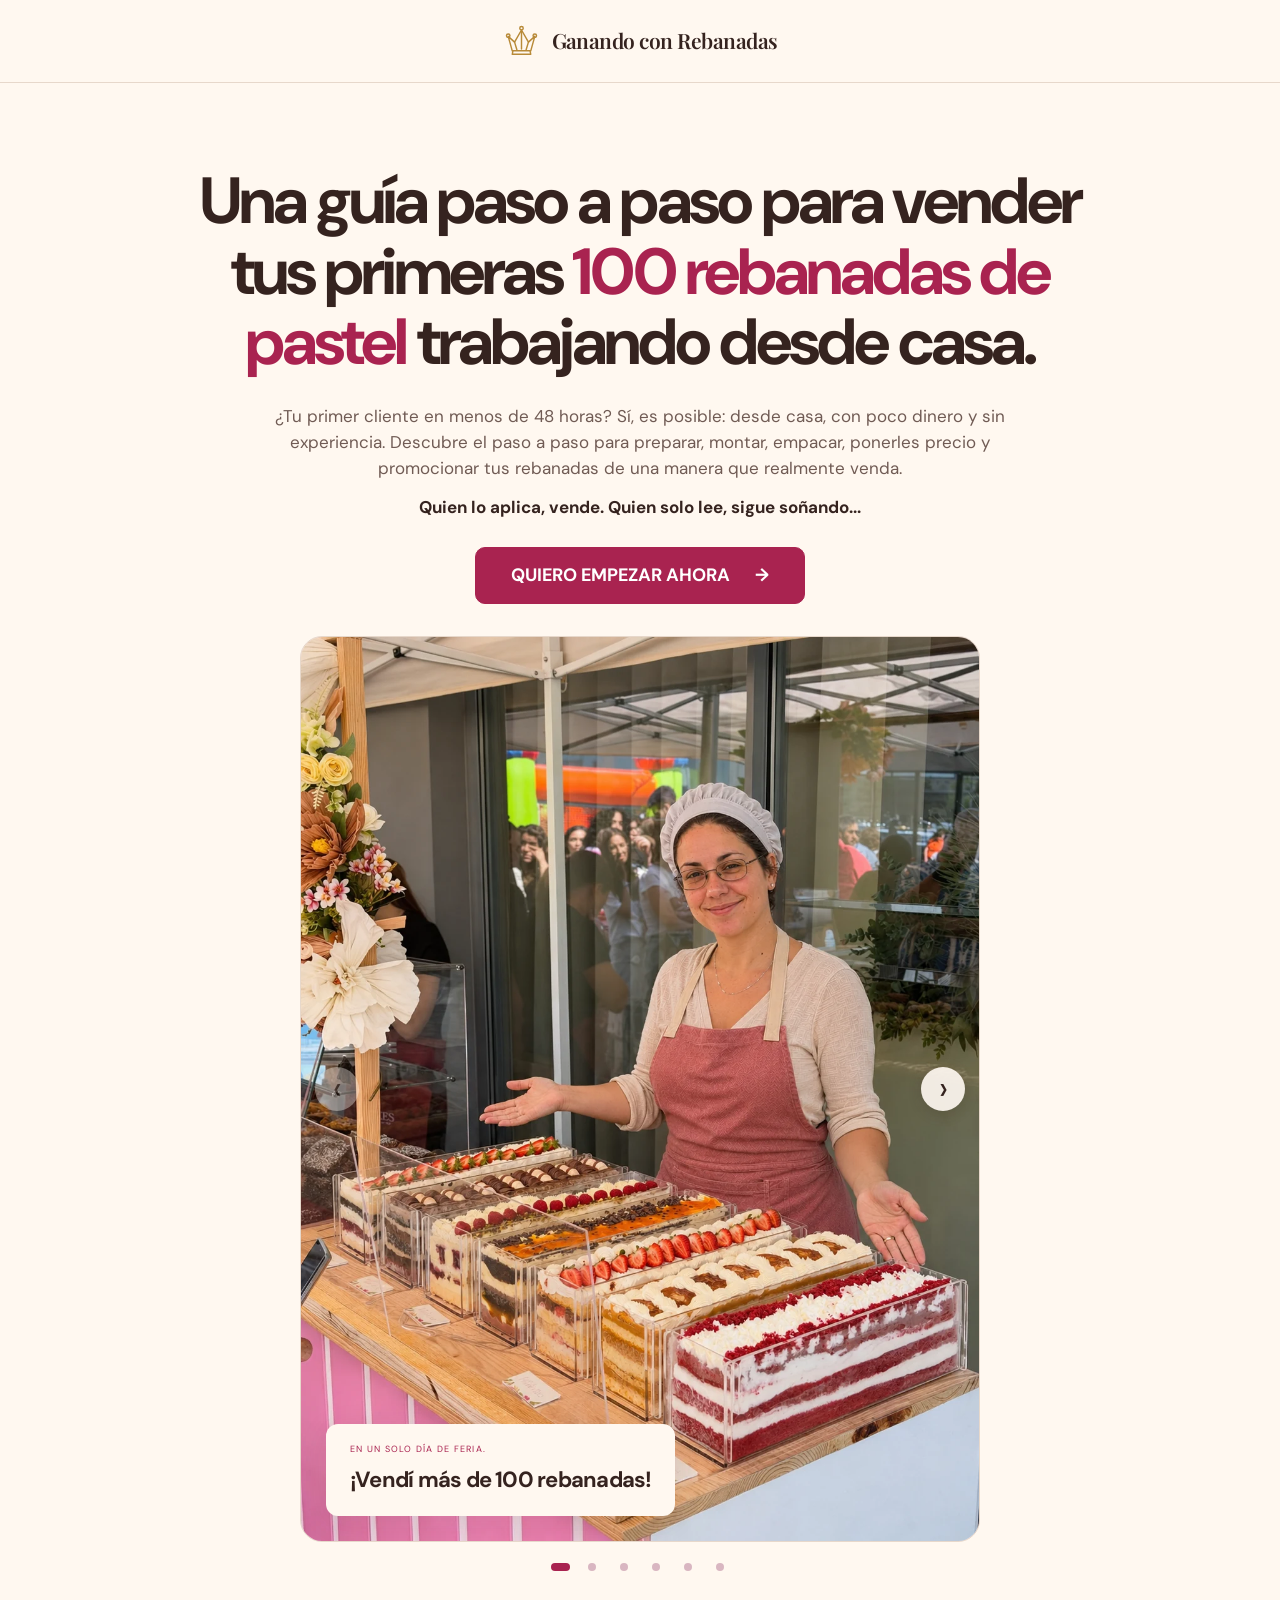
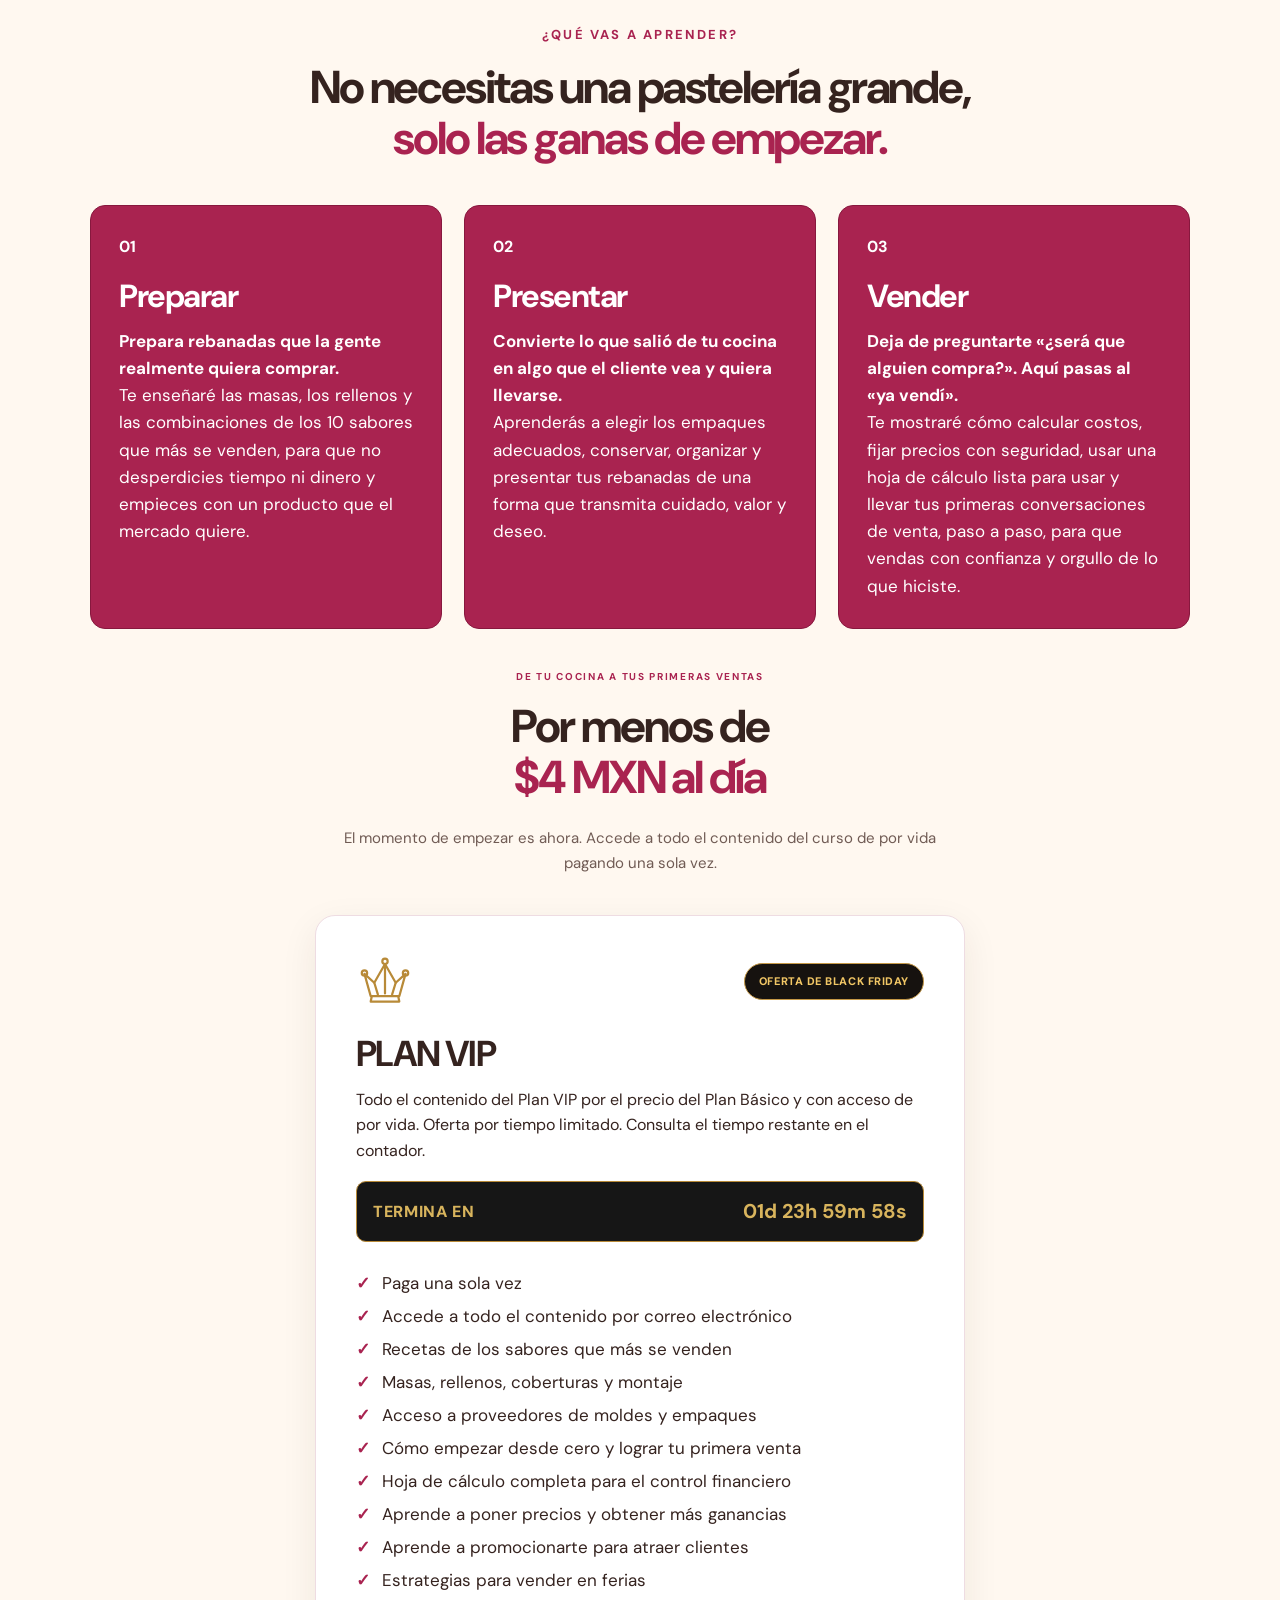
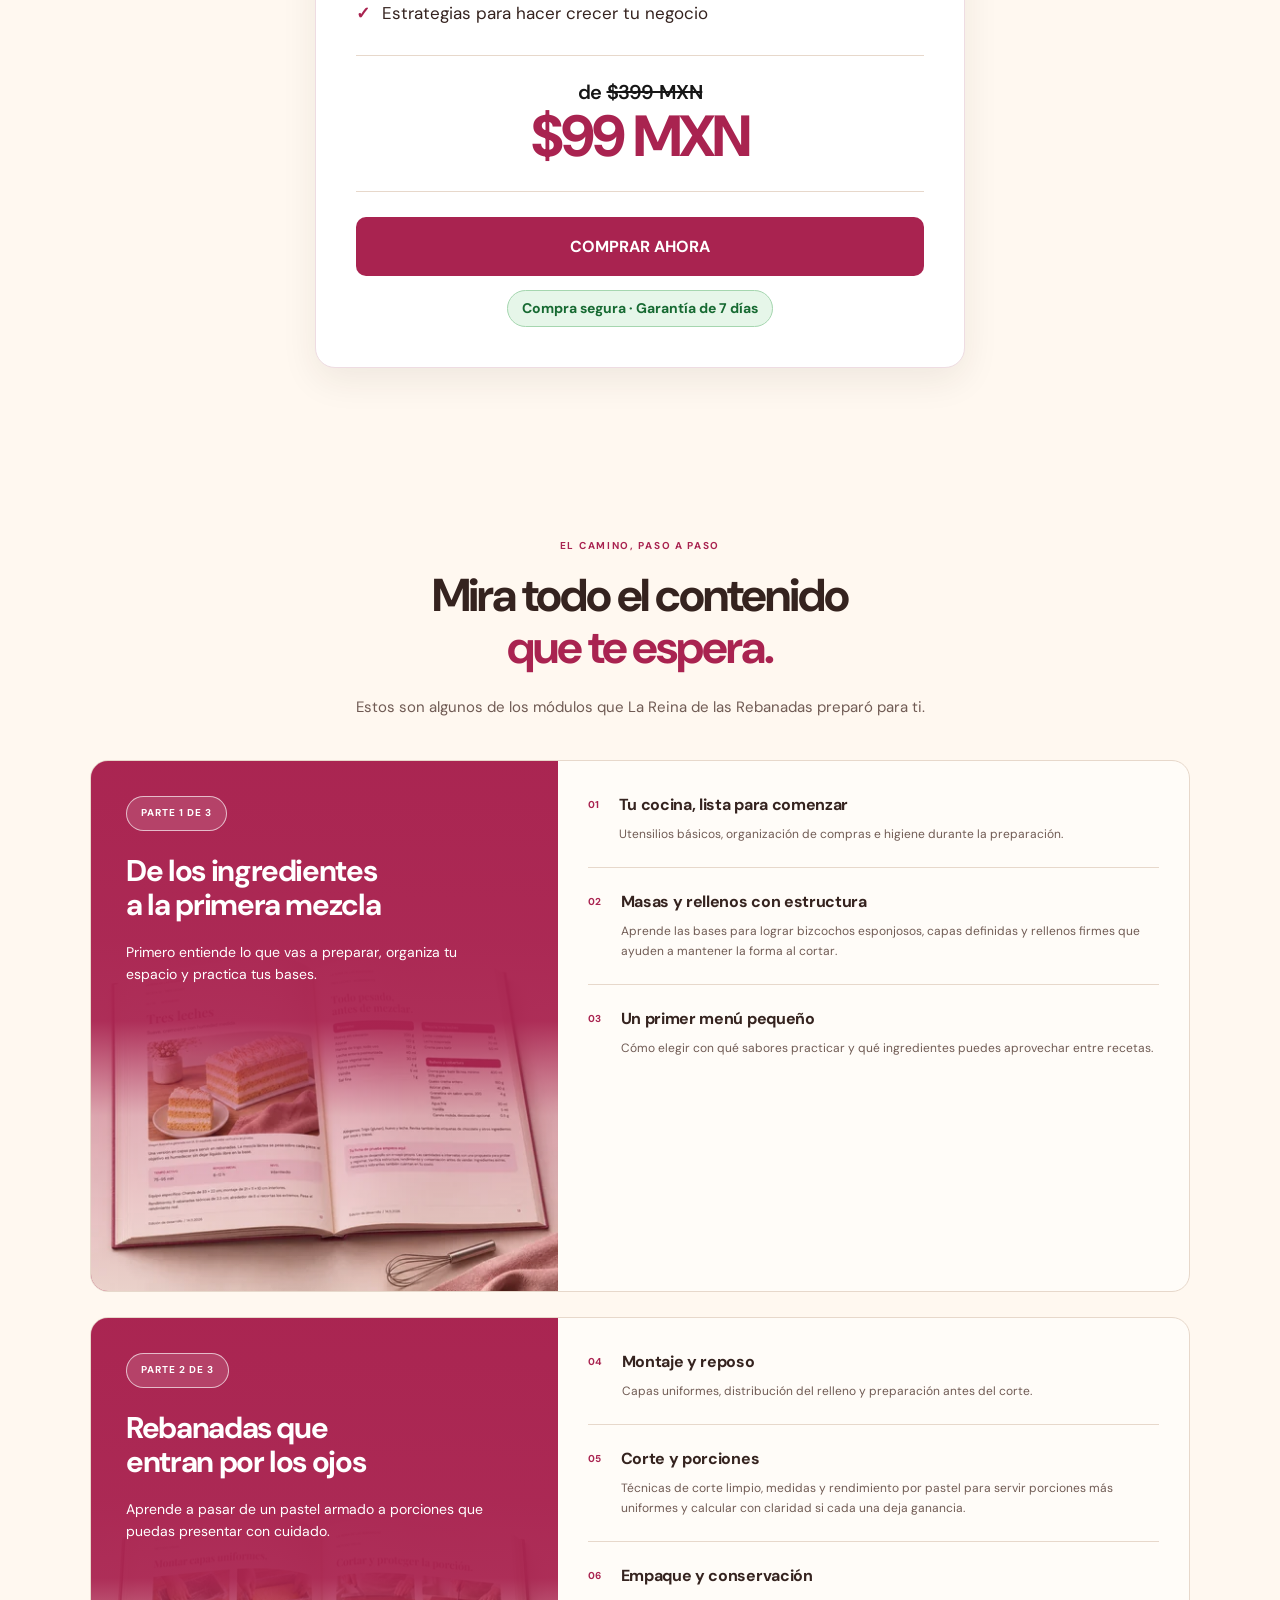
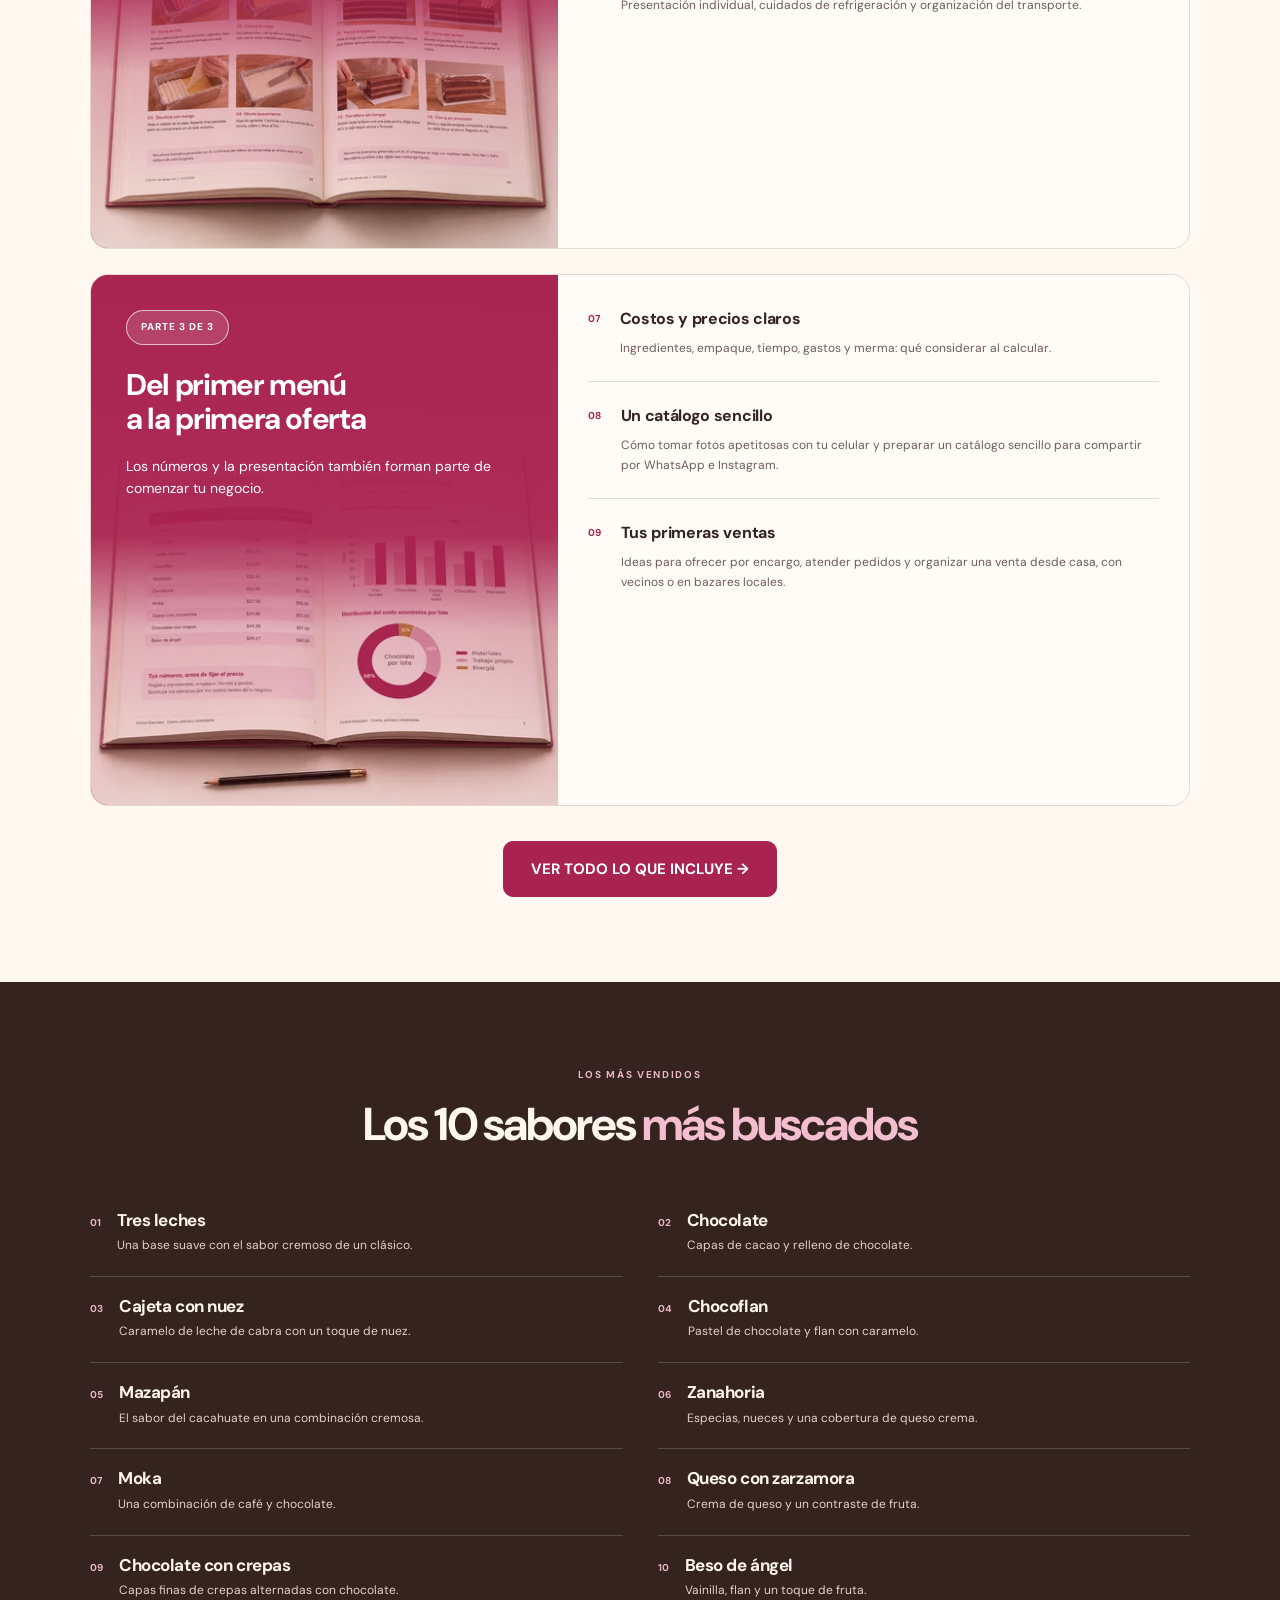
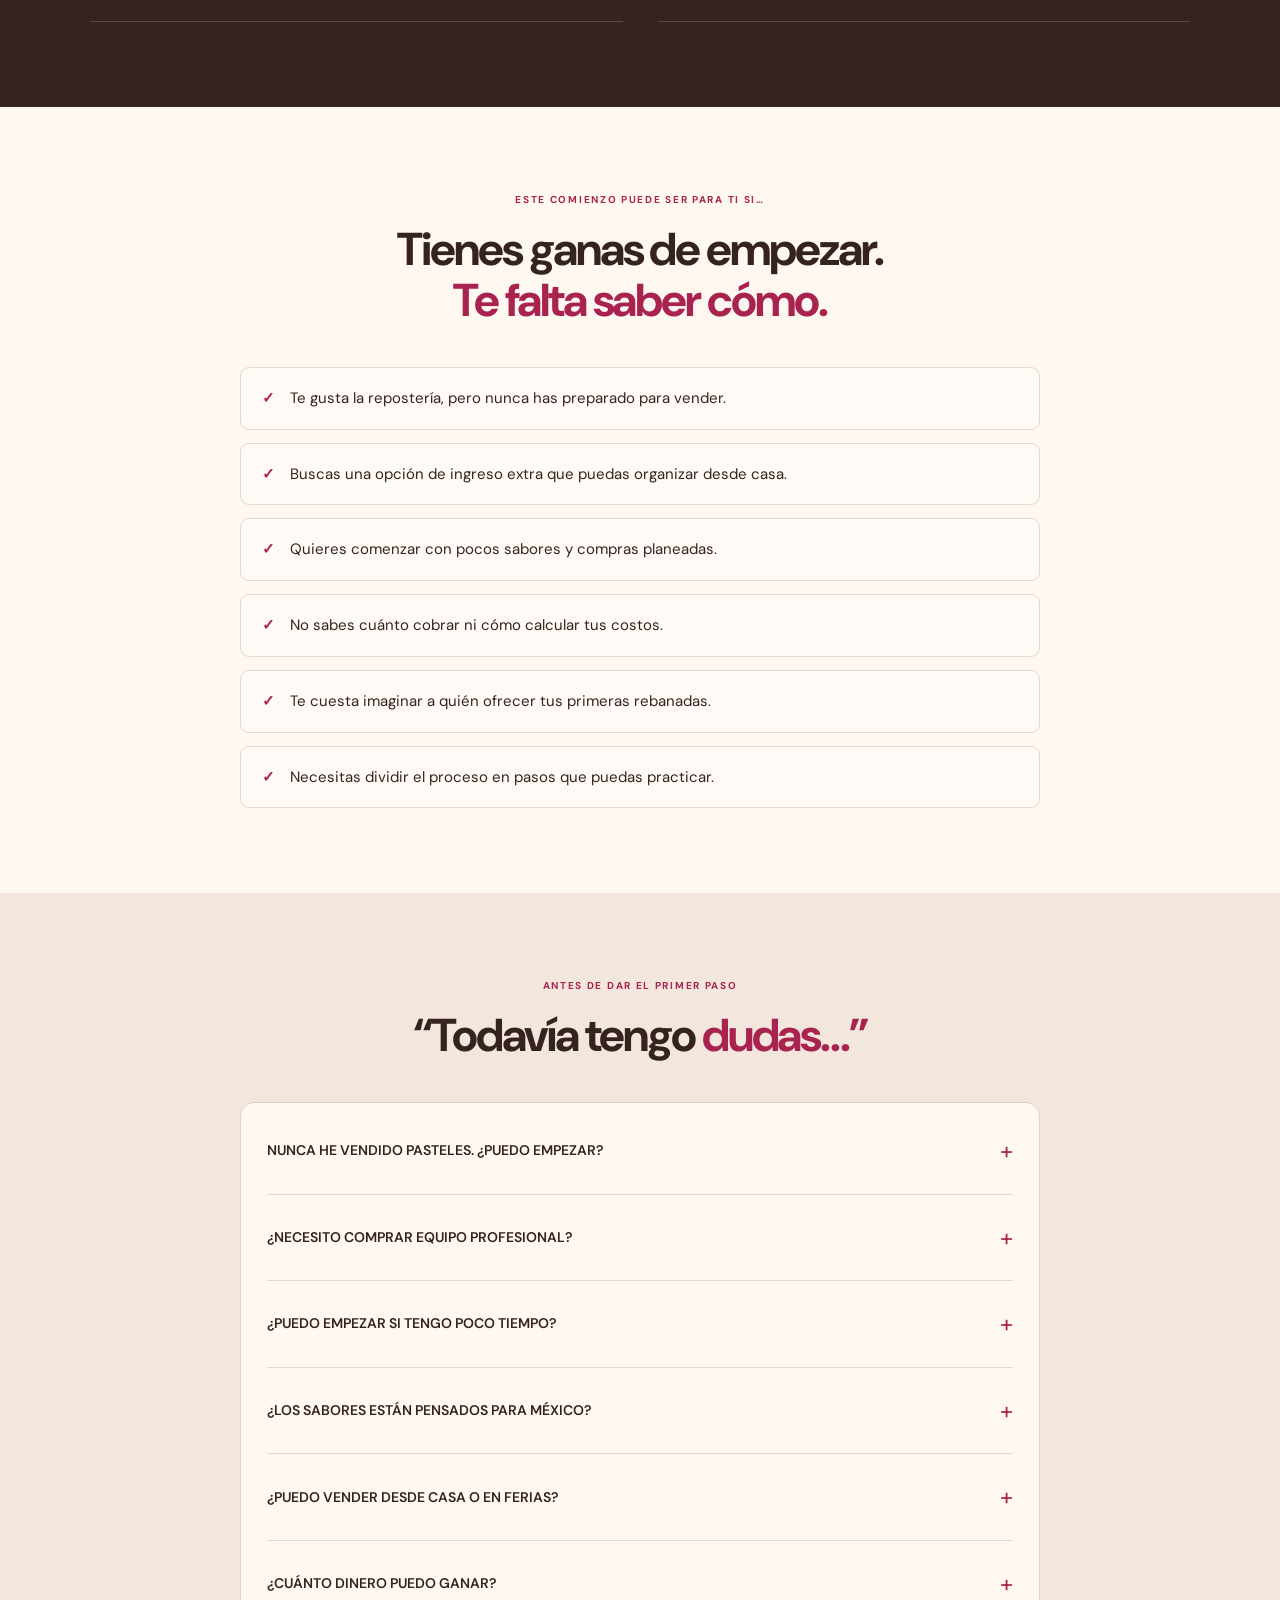
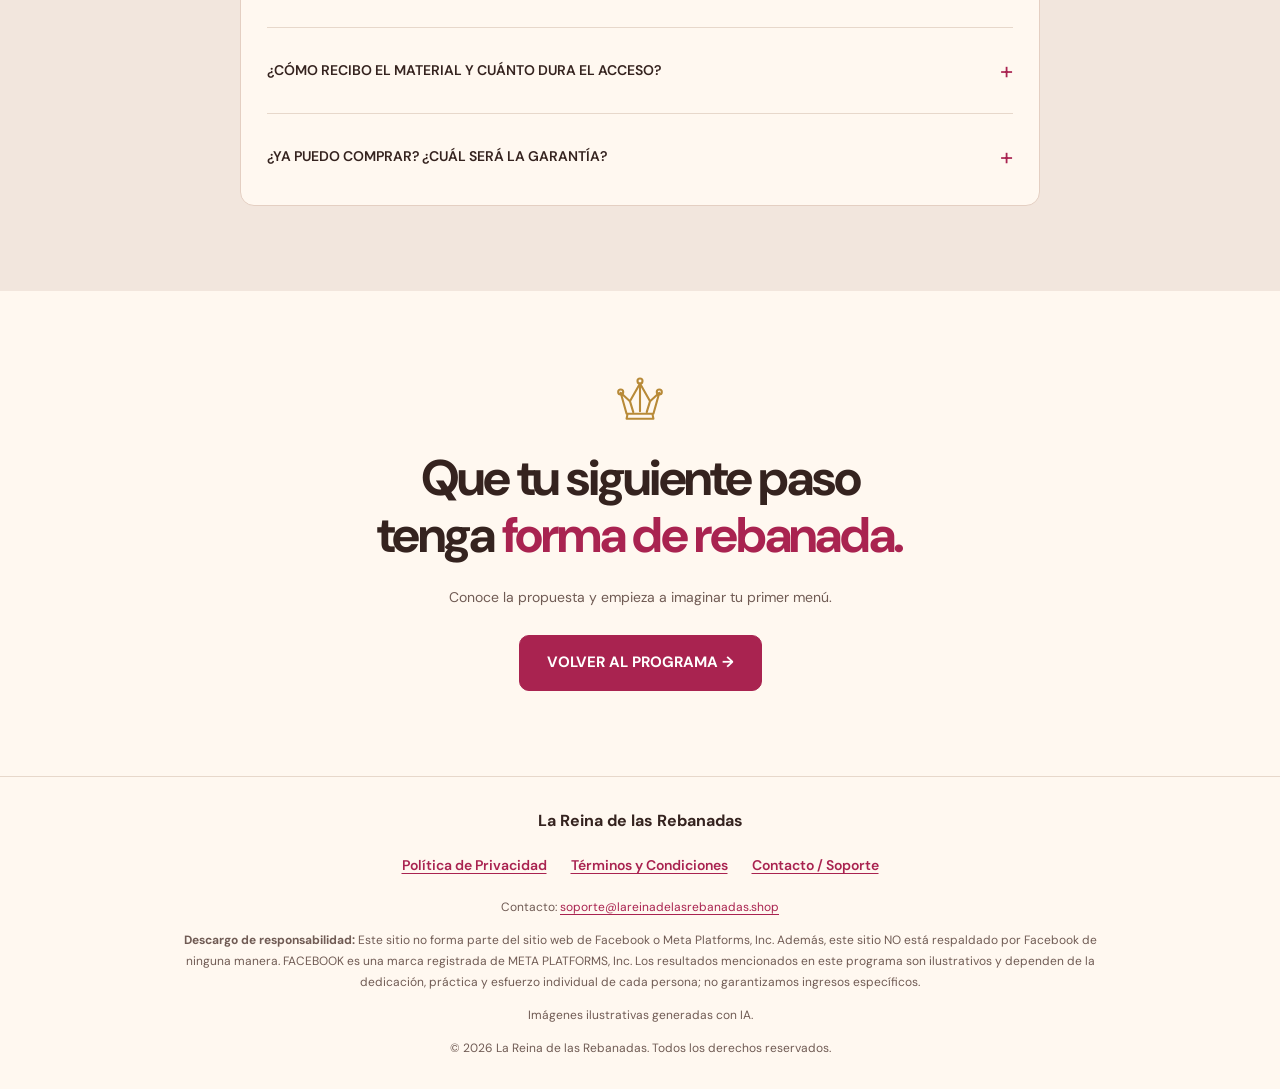
==== oferta.html @ 5c3cea42 "Conecta la compra a Hotmart y retira el diálogo intermedio" ====
<!doctype html>
<html lang="es-MX"><head><meta charset="utf-8"><meta name="viewport" content="width=device-width, initial-scale=1"><meta name="theme-color" content="#FFF8F0"><meta name="robots" content="noindex, nofollow"><meta name="description" content="Aprende a preparar, montar y vender rebanadas de pastel desde casa. Conoce La Reina de las Rebanadas, un programa pensado para principiantes."><title>La Reina de las Rebanadas · Tu primer negocio de pasteles</title><link rel="icon" href="/assets/corona.svg" type="image/svg+xml"><link rel="preconnect" href="https://fonts.googleapis.com"><link rel="preconnect" href="https://fonts.gstatic.com" crossorigin><link href="https://fonts.googleapis.com/css2?family=DM+Sans:wght@400;500;600;700&family=Playfair+Display:wght@500;600;700&display=swap" rel="stylesheet"><link rel="stylesheet" href="/styles.css"><link rel="stylesheet" href="/sales.css"><link rel="stylesheet" href="/legal.css"></head>
<body class="sales-page"><a class="skip" href="#principal">Ir al contenido</a>
<header class="sales-header"><div class="sales-wrap sales-nav"><a class="brand" href="#inicio"><img src="/assets/corona.svg" width="37" height="34" alt=""><span>Ganando con Rebanadas</span></a></div></header>
<main id="principal">
<section class="sales-hero" id="inicio"><div class="sales-wrap">
<h1>Una guía paso a paso para vender tus primeras <em>100 rebanadas de pastel</em> trabajando desde casa.</h1>
<p class="sales-lead">¿Tu primer cliente en menos de 48 horas? Sí, es posible: desde casa, con poco dinero y sin experiencia. Descubre el paso a paso para preparar, montar, empacar, ponerles precio y promocionar tus rebanadas de una manera que realmente venda.<br><strong>Quien lo aplica, vende. Quien solo lee, sigue soñando...</strong></p>
<a class="button sales-cta" href="#comprar-ahora">Quiero empezar ahora <span aria-hidden="true">→</span></a>

<div class="hero-carousel" role="region" aria-roledescription="carrusel" aria-label="Fotos de los pasteles en la feria">
<div class="sales-hero-picture">
<div class="carousel-track" id="hero-carousel-track" tabindex="0" aria-label="Fotografías de las rebanadas; desliza para ver más">
<figure class="carousel-slide"><img src="/assets/confeiteira-feira.webp" width="1086" height="1448" alt="Repostera presentando pasteles en rebanadas en una feria" fetchpriority="high"><figcaption class="picture-tag"><span>EN UN SOLO DÍA DE FERIA.</span><strong>¡Vendí más de 100 rebanadas!</strong></figcaption></figure>
<figure class="carousel-slide"><img src="/assets/feira-bolo-2.webp" width="1086" height="1448" alt="Pasteles en la feria y una rebanada servida en un plato" loading="lazy"></figure>
<figure class="carousel-slide"><img src="/assets/feira-bolo-4.webp" width="1086" height="1448" alt="Rebanada de pastel con frambuesa y capas de relleno" loading="lazy"></figure>
<figure class="carousel-slide"><img src="/assets/feira-bolo-1.webp" width="1086" height="1448" alt="Rebanada de pastel de chocolate con varias capas" loading="lazy"></figure>
<figure class="carousel-slide"><img src="/assets/feira-bolo-3.webp" width="1086" height="1448" alt="Rebanada de pastel de chocolate, crema y fresa" loading="lazy"></figure>
<figure class="carousel-slide"><img src="/assets/feira-bolo-5.webp" width="1086" height="1448" alt="Pastel en capas con cubierta de fruta y chocolate" loading="lazy"></figure>
</div>
<button class="carousel-arrow carousel-prev" type="button" aria-label="Foto anterior" aria-controls="hero-carousel-track" disabled><span aria-hidden="true">‹</span></button>
<button class="carousel-arrow carousel-next" type="button" aria-label="Foto siguiente" aria-controls="hero-carousel-track"><span aria-hidden="true">›</span></button>
</div>
<div class="carousel-dots" aria-label="Elegir fotografía"><button class="carousel-dot" type="button" aria-label="Ver foto 1 de 6" aria-current="true"></button><button class="carousel-dot" type="button" aria-label="Ver foto 2 de 6"></button><button class="carousel-dot" type="button" aria-label="Ver foto 3 de 6"></button><button class="carousel-dot" type="button" aria-label="Ver foto 4 de 6"></button><button class="carousel-dot" type="button" aria-label="Ver foto 5 de 6"></button><button class="carousel-dot" type="button" aria-label="Ver foto 6 de 6"></button></div>
<p class="carousel-status" aria-live="polite"></p>
</div>
</div></section>
<section class="sales-section" id="programa"><div class="sales-wrap">
<div class="sales-heading"><span class="eyebrow">¿QUÉ VAS A APRENDER?</span><h2>No necesitas una pastelería grande,<br><em>solo las ganas de empezar.</em></h2></div>
<div class="sales-parts"><article><span class="part-number">01</span><h3>Preparar</h3><p><strong>Prepara rebanadas que la gente realmente quiera comprar.</strong><br>Te enseñaré las masas, los rellenos y las combinaciones de los 10 sabores que más se venden, para que no desperdicies tiempo ni dinero y empieces con un producto que el mercado quiere.</p></article><article><span class="part-number">02</span><h3>Presentar</h3><p><strong>Convierte lo que salió de tu cocina en algo que el cliente vea y quiera llevarse.</strong><br>Aprenderás a elegir los empaques adecuados, conservar, organizar y presentar tus rebanadas de una forma que transmita cuidado, valor y deseo.</p></article><article><span class="part-number">03</span><h3>Vender</h3><p><strong>Deja de preguntarte «¿será que alguien compra?». Aquí pasas al «ya vendí».</strong><br>Te mostraré cómo calcular costos, fijar precios con seguridad, usar una hoja de cálculo lista para usar y llevar tus primeras conversaciones de venta, paso a paso, para que vendas con confianza y orgullo de lo que hiciste.</p></article></div>
</div></section>
<section class="sales-section sales-pink" id="oferta"><div class="sales-wrap offer-wrap"><div class="sales-heading"><span class="eyebrow">DE TU COCINA A TUS PRIMERAS VENTAS</span><h2>Por menos de<br><em>$4 MXN al día</em></h2><p>El momento de empezar es ahora. Accede a todo el contenido del curso de por vida pagando una sola vez.</p></div><div class="bundle-card"><div class="bundle-top"><img src="/assets/corona.svg" width="58" height="50" alt=""><span class="sales-pill">OFERTA DE BLACK FRIDAY</span></div><h3>PLAN VIP</h3><p class="bundle-subtitle">Todo el contenido del Plan VIP por el precio del Plan Básico y con acceso de por vida. Oferta por tiempo limitado. Consulta el tiempo restante en el contador.</p><div class="vip-countdown" role="timer" aria-label="Tiempo restante de la oferta"><span id="vip-countdown-label">TERMINA EN</span><strong id="vip-countdown-time">02d 00h 00m 00s</strong></div><ul class="check-list"><li>Paga una sola vez</li><li>Accede a todo el contenido por correo electrónico</li><li>Recetas de los sabores que más se venden</li><li>Masas, rellenos, coberturas y montaje</li><li>Acceso a proveedores de moldes y empaques</li><li>Cómo empezar desde cero y lograr tu primera venta</li><li>Hoja de cálculo completa para el control financiero</li><li>Aprende a poner precios y obtener más ganancias</li><li>Aprende a promocionarte para atraer clientes</li><li>Estrategias para vender en ferias</li><li>Estrategias para hacer crecer tu negocio</li></ul><div class="bundle-price"><span class="bundle-price-before">de <s>$399 MXN</s></span><strong class="bundle-price-now">$99 MXN</strong></div><a id="comprar-ahora" class="button launch-button" href="https://pay.hotmart.com/N108499007S" aria-describedby="launch-info">COMPRAR AHORA</a><p class="offer-small offer-guarantee" id="launch-info">Compra segura · Garantía de 7 días</p></div></div></section>
<section class="sales-section" id="contenido"><div class="sales-wrap">
<div class="sales-heading"><span class="eyebrow">EL CAMINO, PASO A PASO</span><h2>Mira todo el contenido<br><em>que te espera.</em></h2><p>Estos son algunos de los módulos que La Reina de las Rebanadas preparó para ti.</p></div>
<div class="curriculum-card"><div class="curriculum-intro curriculum-intro-illustrated"><img class="curriculum-book" src="/assets/modulo-01-recetas-libro.webp" srcset="/assets/modulo-01-recetas-libro-480.webp 480w, /assets/modulo-01-recetas-libro.webp 960w" sizes="(max-width: 760px) calc(100vw - 44px), (max-width: 1164px) 43vw, 470px" width="960" height="1200" alt="" loading="lazy" decoding="async"><div class="curriculum-intro-copy"><span class="sales-pill">PARTE 1 DE 3</span><h3>De los ingredientes<br> a la primera mezcla</h3><p>Primero entiende lo que vas a preparar, organiza tu espacio y practica tus bases.</p></div></div><div class="curriculum-items"><article><span>01</span><div><h4>Tu cocina, lista para comenzar</h4><p>Utensilios básicos, organización de compras e higiene durante la preparación.</p></div></article><article><span>02</span><div><h4>Masas y rellenos con estructura</h4><p>Aprende las bases para lograr bizcochos esponjosos, capas definidas y rellenos firmes que ayuden a mantener la forma al cortar.</p></div></article><article><span>03</span><div><h4>Un primer menú pequeño</h4><p>Cómo elegir con qué sabores practicar y qué ingredientes puedes aprovechar entre recetas.</p></div></article></div></div>
<div class="curriculum-card"><div class="curriculum-intro curriculum-intro-illustrated"><img class="curriculum-book" src="/assets/modulo-02-montaje-libro.webp" srcset="/assets/modulo-02-montaje-libro-480.webp 480w, /assets/modulo-02-montaje-libro.webp 960w" sizes="(max-width: 760px) calc(100vw - 44px), (max-width: 1164px) 43vw, 470px" width="960" height="1200" alt="" loading="lazy" decoding="async"><div class="curriculum-intro-copy"><span class="sales-pill">PARTE 2 DE 3</span><h3>Rebanadas que<br> entran por los ojos</h3><p>Aprende a pasar de un pastel armado a porciones que puedas presentar con cuidado.</p></div></div><div class="curriculum-items"><article><span>04</span><div><h4>Montaje y reposo</h4><p>Capas uniformes, distribución del relleno y preparación antes del corte.</p></div></article><article><span>05</span><div><h4>Corte y porciones</h4><p>Técnicas de corte limpio, medidas y rendimiento por pastel para servir porciones más uniformes y calcular con claridad si cada una deja ganancia.</p></div></article><article><span>06</span><div><h4>Empaque y conservación</h4><p>Presentación individual, cuidados de refrigeración y organización del transporte.</p></div></article></div></div>
<div class="curriculum-card"><div class="curriculum-intro curriculum-intro-illustrated"><img class="curriculum-book" src="/assets/modulo-03-ventas-libro.webp" srcset="/assets/modulo-03-ventas-libro-480.webp 480w, /assets/modulo-03-ventas-libro.webp 960w" sizes="(max-width: 760px) calc(100vw - 44px), (max-width: 1164px) 43vw, 470px" width="960" height="1200" alt="" loading="lazy" decoding="async"><div class="curriculum-intro-copy"><span class="sales-pill">PARTE 3 DE 3</span><h3>Del primer menú<br> a la primera oferta</h3><p>Los números y la presentación también forman parte de comenzar tu negocio.</p></div></div><div class="curriculum-items"><article><span>07</span><div><h4>Costos y precios claros</h4><p>Ingredientes, empaque, tiempo, gastos y merma: qué considerar al calcular.</p></div></article><article><span>08</span><div><h4>Un catálogo sencillo</h4><p>Cómo tomar fotos apetitosas con tu celular y preparar un catálogo sencillo para compartir por WhatsApp e Instagram.</p></div></article><article><span>09</span><div><h4>Tus primeras ventas</h4><p>Ideas para ofrecer por encargo, atender pedidos y organizar una venta desde casa, con vecinos o en bazares locales.</p></div></article></div></div>
<div class="center sales-inline-cta"><a class="button" href="#comprar-ahora">Ver todo lo que incluye →</a></div>
</div></section>
<section class="sales-section flavor-section sales-dark" id="sabores"><div class="sales-wrap">
<div class="sales-heading"><span class="eyebrow">LOS MÁS VENDIDOS</span><h2>Los 10 sabores <em>más buscados</em></h2></div>
<div class="flavor-menu"><article><span>01</span><div><h3>Tres leches</h3><p>Una base suave con el sabor cremoso de un clásico.</p></div></article><article><span>02</span><div><h3>Chocolate</h3><p>Capas de cacao y relleno de chocolate.</p></div></article><article><span>03</span><div><h3>Cajeta con nuez</h3><p>Caramelo de leche de cabra con un toque de nuez.</p></div></article><article><span>04</span><div><h3>Chocoflan</h3><p>Pastel de chocolate y flan con caramelo.</p></div></article><article><span>05</span><div><h3>Mazapán</h3><p>El sabor del cacahuate en una combinación cremosa.</p></div></article><article><span>06</span><div><h3>Zanahoria</h3><p>Especias, nueces y una cobertura de queso crema.</p></div></article><article><span>07</span><div><h3>Moka</h3><p>Una combinación de café y chocolate.</p></div></article><article><span>08</span><div><h3>Queso con zarzamora</h3><p>Crema de queso y un contraste de fruta.</p></div></article><article><span>09</span><div><h3>Chocolate con crepas</h3><p>Capas finas de crepas alternadas con chocolate.</p></div></article><article><span>10</span><div><h3>Beso de ángel</h3><p>Vainilla, flan y un toque de fruta.</p></div></article></div>
</div></section>


<section class="sales-section"><div class="sales-wrap audience-wrap"><div class="sales-heading"><span class="eyebrow">ESTE COMIENZO PUEDE SER PARA TI SI…</span><h2>Tienes ganas de empezar.<br><em>Te falta saber cómo.</em></h2></div><ul class="audience-list"><li>Te gusta la repostería, pero nunca has preparado para vender.</li><li>Buscas una opción de ingreso extra que puedas organizar desde casa.</li><li>Quieres comenzar con pocos sabores y compras planeadas.</li><li>No sabes cuánto cobrar ni cómo calcular tus costos.</li><li>Te cuesta imaginar a quién ofrecer tus primeras rebanadas.</li><li>Necesitas dividir el proceso en pasos que puedas practicar.</li></ul></div></section>
<section class="sales-section sales-faq" id="preguntas"><div class="sales-wrap faq-wrap"><div class="sales-heading"><span class="eyebrow">ANTES DE DAR EL PRIMER PASO</span><h2>“Todavía tengo <em>dudas…”</em></h2></div><div class="faq-list">
<details><summary>Nunca he vendido pasteles. ¿Puedo empezar?<span aria-hidden="true">+</span></summary><p>La propuesta está pensada para principiantes. El recorrido empieza por la organización y las bases, y avanza hacia el montaje, los costos y la presentación de tus productos.</p></details>
<details><summary>¿Necesito comprar equipo profesional?<span aria-hidden="true">+</span></summary><p>El primer paso es revisar qué tienes y qué requiere cada receta. El equipo y la inversión dependen del producto y del volumen que decidas preparar; conviene planearlos antes de comprar.</p></details>
<details><summary>¿Puedo empezar si tengo poco tiempo?<span aria-hidden="true">+</span></summary><p>Puedes organizar una primera producción pequeña según tu disponibilidad. Considera todos los tiempos: compras, preparación, horneado, enfriado, montaje y entrega.</p></details>
<details><summary>¿Los sabores están pensados para México?<span aria-hidden="true">+</span></summary><p>Sí. La selección incluye sabores como tres leches, cajeta, mazapán y chocoflan, dentro de una propuesta de porciones individuales.</p></details>
<details><summary>¿Puedo vender desde casa o en ferias?<span aria-hidden="true">+</span></summary><p>Ambas son opciones que puedes evaluar. La preparación, la refrigeración, el transporte y los permisos deben adecuarse al producto y a las condiciones de venta de tu localidad.</p></details>
<details><summary>¿Cuánto dinero puedo ganar?<span aria-hidden="true">+</span></summary><p>No hay una cantidad garantizada. Depende de tus costos, precios, demanda y capacidad de producción. Los ingresos por ventas no equivalen a la ganancia: debes descontar todos los gastos.</p></details>
<details><summary>¿Cómo recibo el material y cuánto dura el acceso?<span aria-hidden="true">+</span></summary><p>Inmediatamente después de confirmar tu pago, recibirás un correo electrónico con el acceso directo a todo el material digital, recetas y hojas de cálculo. El acceso es de por vida.</p></details>
<details><summary>¿Ya puedo comprar? ¿Cuál será la garantía?<span aria-hidden="true">+</span></summary><p>¡Sí! Las inscripciones están abiertas por tiempo limitado a un precio especial de $99 MXN. Además, cuentas con una garantía de satisfacción de 7 días: si no te gusta, te devolvemos el 100% de tu dinero.</p></details>
</div></div></section>
<section class="sales-section closing-section"><div class="sales-wrap"><img src="/assets/corona.svg" width="54" height="47" alt="" loading="lazy"><h2>Que tu siguiente paso<br>tenga <em>forma de rebanada.</em></h2><p>Conoce la propuesta y empieza a imaginar tu primer menú.</p><a class="button" href="#comprar-ahora">Volver al programa →</a></div></section>
</main>
<footer class="site-legal-footer" aria-label="Información legal y soporte">
<div class="site-legal-inner">
<p class="site-legal-brand">La Reina de las Rebanadas</p>
<nav class="site-legal-nav" aria-label="Enlaces legales"><a href="/privacidad">Política de Privacidad</a><a href="/terminos">Términos y Condiciones</a><a href="/contacto">Contacto / Soporte</a></nav>
<p class="site-legal-contact">Contacto: <a href="mailto:soporte@lareinadelasrebanadas.shop">soporte@lareinadelasrebanadas.shop</a></p>
<p class="site-legal-disclaimer"><strong>Descargo de responsabilidad:</strong> Este sitio no forma parte del sitio web de Facebook o Meta Platforms, Inc. Además, este sitio NO está respaldado por Facebook de ninguna manera. FACEBOOK es una marca registrada de META PLATFORMS, Inc. Los resultados mencionados en este programa son ilustrativos y dependen de la dedicación, práctica y esfuerzo individual de cada persona; no garantizamos ingresos específicos.</p>
<p class="site-legal-images">Imágenes ilustrativas generadas con IA.</p>
<p class="site-legal-copyright">© <span id="year">2026</span> La Reina de las Rebanadas. Todos los derechos reservados.</p>
</div></footer>
<script src="/main.js" defer></script></body></html>
---- styles.css ----
:root{--cream:#fff8f0;--berry:#a92350;--berry-dark:#87183e;--chocolate:#35231f;--rose:#f8e4e8;--gold:#b88a38;--muted:#705b54;--line:#e7d8cb;--serif:'Playfair Display',Georgia,serif;--sans:'DM Sans',Arial,sans-serif}*{box-sizing:border-box}html{scroll-behavior:smooth;scroll-padding-top:100px}body{margin:0;background:var(--cream);color:var(--chocolate);font-family:var(--sans);font-size:16px;line-height:1.65;-webkit-font-smoothing:antialiased}a{color:inherit;text-decoration:none}button{font:inherit}img{display:block;max-width:100%}h1,h2,h3,p{margin-top:0}h1,h2,h3{font-family:var(--serif);font-weight:600;line-height:1.14;letter-spacing:-.035em}h1{font-size:clamp(48px,5vw,76px);margin-bottom:25px}h2{font-size:clamp(36px,3.6vw,52px);margin-bottom:22px}h3{font-size:26px}em{font-style:normal;color:var(--berry)}p{color:var(--muted)}.container{width:min(1200px,calc(100% - 80px));margin:auto}.section{padding:100px 0}.skip{position:absolute;top:-100px;background:var(--chocolate);color:white;padding:12px;z-index:100}.skip:focus{top:0}:focus-visible{outline:3px solid var(--gold);outline-offset:5px}.header{position:sticky;top:0;z-index:30;background:rgba(255,248,240,.96);border-bottom:1px solid var(--line)}.header-inner{height:91px;display:flex;align-items:center;justify-content:space-between;gap:25px}.brand{display:flex;align-items:center;gap:12px;font-family:var(--serif);font-size:21px;font-weight:600;line-height:1.2;letter-spacing:-.025em}.brand strong{font-weight:600}.brand img{flex-shrink:0}nav{display:flex;gap:30px;font-size:14px}nav a:hover,.footer a:hover{color:var(--berry)}.button{display:inline-flex;align-items:center;justify-content:center;gap:25px;min-height:56px;padding:15px 27px;border:1px solid var(--berry);border-radius:10px;background:var(--berry);color:#fff;font-family:var(--sans);font-weight:700;font-size:15px;line-height:1.4;transition:background .2s,transform .2s;cursor:pointer}.button:hover{background:var(--berry-dark);transform:translateY(-2px)}.button-small{min-height:44px;padding:11px 20px;font-size:13px;gap:15px}.hero{padding:62px 0 58px;overflow:hidden}.hero-grid{display:grid;grid-template-columns:.91fr 1.09fr;align-items:center;gap:35px}.hero-copy{padding:20px 0}.eyebrow{display:block;font-size:11px;font-weight:700;letter-spacing:.17em;color:var(--berry);margin-bottom:23px;line-height:1.6}.hero .eyebrow{font-size:10px;display:flex;align-items:center;gap:12px}.tiny-line{height:1px;background:var(--gold);width:25px;flex-shrink:0}.intro{font-size:17px;max-width:460px;margin-bottom:30px}.hero-notes{display:flex;gap:20px;font-size:11px;margin-top:22px;color:var(--muted)}.hero-notes i{color:var(--berry);font-style:normal;padding-right:4px}.hero-visual{position:relative;min-width:0}.hero-photo{height:550px;width:100%;object-fit:cover;border-radius:110px 14px 14px 14px;object-position:52% center}.photo-label{position:absolute;bottom:49px;left:-23px;background:var(--cream);padding:16px 22px;box-shadow:0 8px 40px #35231f14;display:flex;gap:13px;align-items:center;border:1px solid var(--line);border-radius:9px;font-size:13px;line-height:1.6;transform:rotate(-3deg)}.gold-star{color:var(--gold);font-size:35px}.photo-caption{font-size:9px;color:var(--muted);display:block;text-align:right;margin-top:9px}.ribbon{background:var(--rose);border-block:1px solid #edcfd7}.ribbon-inner{display:flex;align-items:center;justify-content:center;gap:55px;min-height:65px;font-size:10px;letter-spacing:.14em;font-weight:600}.ribbon i{color:var(--gold);font-style:normal;font-size:23px}.section-heading{max-width:700px;margin-bottom:45px}.center{margin-inline:auto;text-align:center}.section-heading .eyebrow{margin-bottom:15px}.section-heading p{max-width:530px;margin:0 auto}.flavors{background:linear-gradient(180deg,var(--cream),#fdf1ee)}.flavor-grid{display:grid;grid-template-columns:repeat(3,1fr);gap:25px}.flavor-card{background:var(--cream);border:1px solid var(--line);border-radius:14px;overflow:hidden}.flavor-image{height:260px;overflow:hidden;position:relative;background:var(--rose)}.flavor-image img{position:absolute;width:205%;max-width:none;height:205%;object-fit:cover}.flavor-image.tres img{left:-25%;top:-100%}.flavor-image.chocolate img{left:-5%;top:-8%}.flavor-image.flan img{left:-100%;top:-45%}.flavor-body{padding:25px}.flavor-number{font-size:9px;letter-spacing:.13em;color:var(--berry);font-weight:700}.flavor-body h3{margin:10px 0 12px;font-size:29px}.flavor-body p{font-size:14px;margin-bottom:0}.more-flavors{text-align:center;margin-top:40px}.more-flavors>span{font-size:12px;color:var(--muted)}.flavor-tags{display:flex;justify-content:center;flex-wrap:wrap;gap:9px;margin-top:17px}.flavor-tags span{font-size:11px;border:1px solid #e6d2ce;border-radius:30px;padding:7px 15px;background:#fff8f0}.start-section{background:#f5e5de}.start-grid{display:grid;grid-template-columns:1fr 1fr;gap:100px;align-items:center}.start-grid>div>p{max-width:470px}.text-link{display:inline-flex;gap:25px;font-size:13px;font-weight:700;border-bottom:1px solid var(--berry);padding-bottom:6px;margin-top:8px;color:var(--berry)}.start-list article{display:flex;gap:25px;padding:25px 0;border-bottom:1px solid #dec8be}.start-list article:first-child{padding-top:0}.start-list article:last-child{border-bottom:0;padding-bottom:0}.start-list article>span{color:var(--gold);font-family:var(--serif);font-size:31px;line-height:1.2}.start-list h3{font-size:23px;letter-spacing:-.02em;margin-bottom:10px}.start-list p{font-size:14px;margin:0}.program-grid{display:grid;grid-template-columns:repeat(3,1fr);gap:22px}.program-grid article{position:relative;padding:30px 28px 48px;border-top:1px solid #d9b8ad;background:#fffaf5;overflow:hidden}.module{font-size:10px;color:var(--berry);letter-spacing:.15em;font-weight:700}.program-grid h3{font-size:25px;margin-top:20px;margin-bottom:15px;max-width:240px}.program-grid p{font-size:14px;margin:0;position:relative;z-index:1}.module-icon{position:absolute;right:15px;bottom:-13px;font-family:var(--serif);font-size:80px;line-height:1;color:#f2e4d8;opacity:.65}.invitation{background:var(--rose)}.invitation-grid{display:grid;grid-template-columns:1fr .88fr;gap:95px;align-items:center}.invitation-copy>img{margin-bottom:24px}.invitation-copy h2{font-size:clamp(40px,4.3vw,60px)}.invitation-copy>p{max-width:440px}.invitation-note{display:flex;align-items:center;gap:15px;max-width:420px;padding-top:15px;font-size:12px;color:var(--muted)}.invitation-note>span:first-child{font-size:33px;color:var(--gold)}.offer-card{background:var(--cream);padding:39px;border:1px solid #e6cdd1;border-radius:18px;box-shadow:0 16px 45px #732d4410}.status{display:inline-flex;align-items:center;gap:7px;color:var(--berry);font-size:9px;letter-spacing:.15em;font-weight:700;margin-bottom:20px}.status>span{height:6px;width:6px;border-radius:50%;background:var(--berry)}.offer-card h3{font-size:32px;margin-bottom:15px}.offer-card>p{font-size:14px}.check-list{list-style:none;padding:0;margin:26px 0;font-size:13px}.check-list li{padding:7px 0 7px 26px;position:relative}.check-list li:before{content:'✓';position:absolute;left:0;color:var(--berry);font-weight:700}.launch-note{border-top:1px solid var(--line);padding-top:22px;margin-bottom:22px;font-size:12px}.launch-note p{font-size:12px;margin:7px 0 0}.launch-button{width:100%;gap:14px;font-size:13px}.offer-card .offer-small{font-size:10px;text-align:center;margin:12px 0 0}.faq-grid{display:grid;grid-template-columns:.8fr 1.2fr;gap:100px}.faq-grid>div>p{font-size:14px;max-width:280px}.faq-list details{border-bottom:1px solid var(--line)}.faq-list details:first-child{border-top:1px solid var(--line)}summary{display:flex;justify-content:space-between;gap:20px;align-items:center;cursor:pointer;padding:23px 0;font-size:14px;font-weight:600;list-style:none}summary::-webkit-details-marker{display:none}summary>span{font-size:24px;color:var(--berry);font-weight:400;transition:transform .2s}details[open] summary>span{transform:rotate(45deg)}details p{font-size:13px;margin:0 30px 22px 0}.footer{background:#f1e4d9;padding:39px 0 22px}.footer-inner{display:flex;justify-content:space-between;align-items:center;gap:25px;padding-bottom:30px}.footer .brand{font-size:17px}.footer-inner p{font-family:var(--serif);font-size:16px;margin:0}.footer-inner>a:last-child{font-size:11px}.footer-bottom{display:flex;justify-content:space-between;padding-top:20px;border-top:1px solid #decfc2;font-size:10px;color:var(--muted)}dialog{background:var(--cream);color:var(--chocolate);border:1px solid var(--line);padding:45px;border-radius:18px;max-width:480px;width:calc(100% - 40px);text-align:center;box-shadow:0 15px 70px #35231f25}dialog::backdrop{background:#35231f88}dialog>img{margin:0 auto 23px}dialog h2{font-size:33px}dialog p{font-size:14px}.dialog-close{position:absolute;right:16px;top:9px;background:none;border:0;font-size:30px;color:var(--muted);cursor:pointer}.dialog-dismiss{margin-top:10px}
@media(min-width:1450px){.container{width:min(1280px,calc(100% - 110px))}.hero-photo{height:590px}}
@media(max-width:1100px){.container{width:calc(100% - 50px)}nav{gap:17px;font-size:12px}.brand{font-size:18px}.hero-grid{gap:24px}.hero-photo{height:520px}.hero h1{font-size:58px}.hero-notes{gap:12px;font-size:10px}.start-grid,.invitation-grid,.faq-grid{gap:50px}.ribbon-inner{gap:30px;font-size:9px}.flavor-image{height:220px}}
@media(max-width:780px){html{scroll-padding-top:80px}.container{width:calc(100% - 40px)}.header-inner{height:76px;gap:10px}.brand{font-size:16px;gap:8px}.brand strong{display:block}.brand img{width:32px;height:31px}.header nav{display:none}.header .button{font-size:11px;padding:10px 13px;min-height:40px;gap:8px}.hero{padding:35px 0 30px}.hero-grid{grid-template-columns:1fr;gap:26px}.hero-copy{padding:0}.hero h1{font-size:54px;max-width:520px;margin-bottom:20px}.hero .eyebrow{font-size:9px;letter-spacing:.12em;margin-bottom:18px}.intro{font-size:15px;max-width:500px;margin-bottom:24px}.hero .button{min-height:53px;font-size:14px}.hero-notes{font-size:10px;margin-top:18px;gap:22px}.hero-photo{height:355px;border-radius:65px 12px 12px 12px}.photo-label{left:12px;bottom:35px;padding:11px 16px;font-size:11px;gap:9px}.photo-caption{font-size:8px}.ribbon-inner{min-height:53px;gap:16px;font-size:8px;text-align:center;letter-spacing:.08em}.ribbon-inner>span:last-child,.ribbon-inner>i:last-of-type{display:none}.ribbon i{font-size:18px}.section{padding:65px 0}.section-heading{margin-bottom:30px}.section-heading p{font-size:14px}.eyebrow{font-size:9px;margin-bottom:16px}h2{font-size:38px;margin-bottom:18px}.flavor-grid{grid-template-columns:1fr;gap:20px}.flavor-card{display:grid;grid-template-columns:43% 57%;min-height:185px}.flavor-image{height:100%;min-height:185px}.flavor-body{padding:20px 18px}.flavor-number{font-size:8px;letter-spacing:.08em}.flavor-body h3{font-size:25px;margin:9px 0 10px}.flavor-body p{font-size:12px}.more-flavors{margin-top:28px}.flavor-tags{gap:7px}.flavor-tags span{font-size:10px;padding:6px 12px}.start-grid,.invitation-grid,.faq-grid{grid-template-columns:1fr;gap:37px}.start-grid>div>p{font-size:14px}.text-link{font-size:12px}.start-list article{gap:22px;padding:22px 0}.start-list h3{font-size:22px}.start-list p{font-size:13px}.program-grid{grid-template-columns:1fr 1fr;gap:14px}.program-grid article{padding:22px 19px 36px}.module{font-size:8px}.program-grid h3{font-size:22px;margin:14px 0 12px}.program-grid p{font-size:12px}.module-icon{font-size:65px}.invitation-copy h2{font-size:44px}.invitation-copy>p{font-size:14px}.invitation-copy>img{width:50px;height:43px;margin-bottom:18px}.offer-card{padding:28px 24px}.offer-card h3{font-size:29px}.faq-grid>div>p{max-width:350px}.faq h2 br{display:none}summary{font-size:13px;padding:20px 0}.footer-inner{flex-wrap:wrap;row-gap:20px}.footer .brand{font-size:16px}.footer-inner p{font-size:14px;order:3;width:100%}.footer-bottom{font-size:9px;gap:12px;align-items:flex-start}.footer-bottom>span{max-width:48%}}
@media(max-width:380px){.container{width:calc(100% - 32px)}.hero h1{font-size:47px}.brand{font-size:14px}.header .button{font-size:10px;padding:9px}.hero-notes{gap:12px;font-size:9px}.hero-photo{height:310px}.program-grid{grid-template-columns:1fr}.flavor-card{grid-template-columns:40% 60%}.flavor-body{padding:17px 14px}.flavor-body h3{font-size:23px}.ribbon-inner{gap:10px;font-size:7px}}
@media(prefers-reduced-motion:reduce){html{scroll-behavior:auto}*{transition:none!important}}

/* Texto dos botões em caixa alta e destino único da compra. */
button,.button,[role="button"],input[type="button"],input[type="submit"],input[type="reset"],summary{text-transform:uppercase}
#comprar-ahora{scroll-margin-top:24px}
---- sales.css ----
.sales-page h1,.sales-page h2,.sales-page h3,.sales-page h4{font-family:var(--sans);font-weight:700;letter-spacing:-.045em}.sales-wrap{width:min(1100px,calc(100% - 64px));margin:auto}.sales-topbar{text-align:center;background:var(--berry);color:#fff;font-size:10px;letter-spacing:.13em;padding:12px 20px;font-weight:600}.sales-header{border-bottom:1px solid var(--line)}.sales-nav{display:flex;align-items:center;justify-content:center;gap:20px;min-height:82px}.sales-nav .brand{font-size:21px}.sales-hero{text-align:center;padding:58px 0 0}.sales-pill{display:inline-flex;padding:8px 14px;background:var(--rose);color:var(--berry);font-size:9px;letter-spacing:.1em;font-weight:700;border:1px solid #ebcad3;border-radius:30px}.sales-hero h1{font-size:clamp(40px,5.1vw,68px);line-height:1.08;max-width:940px;margin:25px auto}.sales-lead{max-width:680px;font-size:17px;line-height:1.7;margin:0 auto 27px}.sales-cta{min-width:330px}.hero-footnote{font-size:11px;margin:15px 0 32px}.sales-hero-picture{max-width:950px;margin:0 auto;position:relative;border:1px solid var(--line);border-radius:20px;overflow:hidden;background:var(--rose)}.sales-hero-picture>img{width:100%;height:420px;object-fit:cover;object-position:center 49%}.picture-tag{position:absolute;bottom:25px;left:25px;background:var(--cream);color:var(--chocolate);padding:18px 24px;border-radius:12px;text-align:left;box-shadow:0 5px 30px #35231f17}.picture-tag span{font-size:9px;letter-spacing:.14em;display:block;margin-bottom:5px;color:var(--berry)}.picture-tag strong{font-size:22px;letter-spacing:-.035em}.image-credit{font-size:9px;margin:10px 0 0}.sales-facts{display:grid;grid-template-columns:repeat(3,1fr);margin-top:38px;padding:30px 0 38px;border-top:1px solid var(--line)}.sales-facts>div{display:grid;gap:4px;border-right:1px solid var(--line)}.sales-facts>div:last-child{border:0}.sales-facts strong{font-size:28px;letter-spacing:-.04em;color:var(--berry)}.sales-facts span{font-size:12px;color:var(--muted)}.sales-section{padding:85px 0}.sales-pink{background:var(--rose)}.sales-heading{text-align:center;max-width:800px;margin:0 auto 40px}.sales-heading .eyebrow{font-size:10px;margin-bottom:16px}.sales-heading h2{font-size:clamp(32px,3.6vw,47px);line-height:1.12}.sales-heading p{font-size:15px;max-width:640px;margin:0 auto}.sales-parts{display:grid;grid-template-columns:repeat(3,1fr);gap:22px}.sales-parts article{padding:28px;background:var(--cream);border:1px solid #e7cdd3;border-radius:15px}.part-number{font-size:12px;color:var(--berry);font-weight:700}.sales-parts h3{font-size:29px;margin:18px 0 13px}.sales-parts p{font-size:14px;margin:0}.curriculum-card{display:grid;grid-template-columns:.85fr 1.15fr;border:1px solid var(--line);border-radius:18px;overflow:hidden;margin-bottom:25px;background:#fffcf8}.curriculum-intro{background:#f2e4d9;padding:35px}.curriculum-intro .sales-pill{font-size:8px;background:var(--cream)}.curriculum-intro h3{font-size:30px;margin:23px 0 18px;line-height:1.15}.curriculum-intro p{font-size:13px;margin:0}.curriculum-items{padding:10px 30px}.curriculum-items article{display:flex;gap:20px;padding:23px 0;border-bottom:1px solid var(--line)}.curriculum-items article:last-child{border:0}.curriculum-items article>span{font-size:10px;color:var(--berry);font-weight:700;padding-top:3px}.curriculum-items h4{font-size:16px;line-height:1.4;margin:0 0 8px;letter-spacing:-.02em}.curriculum-items p{font-size:12px;margin:0}.sales-inline-cta{margin-top:35px}.flavor-section{background:#f9eeea}.signature-flavors{display:grid;grid-template-columns:repeat(3,1fr);gap:20px;margin-bottom:35px}.signature-flavors article{border:1px solid var(--line);border-radius:14px;overflow:hidden;background:var(--cream)}.signature-flavors .flavor-image{height:240px}.signature-flavors h3{text-align:center;font-size:22px;padding:20px 15px;margin:0}.flavor-menu{display:grid;grid-template-columns:1fr 1fr;gap:0 35px}.flavor-menu article{display:flex;gap:16px;align-items:flex-start;padding:20px 0;border-bottom:1px solid #e4d3cb}.flavor-menu article>span{font-size:10px;color:var(--berry);font-weight:700;padding-top:4px}.flavor-menu h3{font-size:17px;letter-spacing:-.025em;margin-bottom:6px}.flavor-menu p{font-size:12px;margin:0}.sales-dark{background:var(--chocolate);color:var(--cream)}.sales-dark .eyebrow{color:#e9b6c5}.sales-dark em{color:#f3becf}.sales-dark p{color:#e3d0c5}.begin-steps{display:grid;grid-template-columns:repeat(3,1fr);gap:35px}.begin-steps article{padding-top:24px;border-top:1px solid #70594e}.begin-steps article>span{display:grid;place-items:center;width:35px;height:35px;background:var(--berry);border-radius:50%;font-size:14px;font-weight:700}.begin-steps h3{font-size:23px;margin:20px 0 15px}.begin-steps p{font-size:13px;margin:0}.tools-grid{display:grid;grid-template-columns:1fr 1fr;gap:20px}.tools-grid article{border:1px solid var(--line);border-radius:14px;padding:27px}.tools-grid article>span{font-size:10px;color:var(--berry);font-weight:700}.tools-grid h3{font-size:22px;margin:16px 0 13px}.tools-grid p{font-size:13px;margin:0}.offer-wrap{max-width:850px}.bundle-card{background:var(--cream);padding:40px;max-width:650px;margin:auto;border-radius:20px;border:1px solid #dfbac5;box-shadow:0 15px 60px #732d4410}.bundle-top{display:flex;align-items:center;justify-content:space-between;gap:15px;margin-bottom:27px}.bundle-top .sales-pill{font-size:8px}.bundle-card h3{font-size:36px;margin-bottom:12px}.bundle-subtitle{font-size:14px}.bundle-card .check-list{font-size:14px;margin:25px 0}.bundle-price{border-block:1px solid var(--line);padding:23px 0;margin-bottom:25px}.bundle-price .bundle-price-before{display:block;color:#161616;font-size:20px;font-weight:600;letter-spacing:-.02em;line-height:1.3}.bundle-price .bundle-price-now{display:block;color:var(--berry);font-family:var(--sans);font-size:clamp(42px,8vw,58px);font-weight:800;letter-spacing:-.05em;line-height:1.1;white-space:nowrap}.bundle-price p{font-size:12px;margin:10px 0 0}.bundle-card .button{width:100%;font-size:16px;min-height:59px}.bundle-card .offer-small{font-size:10px;text-align:center;margin:14px 0 0}.audience-wrap{max-width:800px}.audience-list{list-style:none;padding:0;margin:0;display:grid;gap:13px}.audience-list li{position:relative;font-size:15px;background:#fffaf5;border:1px solid var(--line);border-radius:9px;padding:18px 22px 18px 49px}.audience-list li:before{content:'✓';position:absolute;left:21px;color:var(--berry);font-weight:700}.sales-faq{background:#f2e6dd}.faq-wrap{max-width:800px}.sales-faq .faq-list{background:var(--cream);border:1px solid #e4cfc2;border-radius:14px;padding:5px 26px}.sales-faq .faq-list details:first-child{border-top:0}.sales-faq .faq-list details:last-child{border-bottom:0}.closing-section{text-align:center}.closing-section img{margin:0 auto 27px}.closing-section h2{font-size:clamp(34px,4vw,50px)}.closing-section p{font-size:14px}.closing-section .button{margin-top:12px}.sales-page .footer{padding-bottom:25px}.sales-page dialog h2{font-family:var(--sans);font-size:30px}
@media(max-width:760px){.sales-wrap{width:calc(100% - 40px)}.sales-topbar{font-size:8px;padding:10px 15px;letter-spacing:.08em}.sales-nav{min-height:73px;gap:10px}.sales-nav .brand{font-size:15px}.sales-nav .brand strong{display:block}.sales-nav .brand img{width:30px;height:28px}.sales-nav .button{font-size:10px;padding:10px 12px;min-height:39px}.sales-hero{padding-top:35px}.sales-pill{font-size:7px;padding:7px 10px;letter-spacing:.06em}.sales-hero h1{font-size:40px;line-height:1.1;margin:23px auto}.sales-lead{font-size:14px}.sales-cta{min-width:0;width:100%;font-size:14px}.hero-footnote{font-size:10px;line-height:1.6;margin-bottom:25px}.sales-hero-picture{border-radius:14px}.sales-hero-picture>img{height:280px}.picture-tag{left:13px;bottom:13px;padding:11px 15px;border-radius:8px}.picture-tag span{font-size:7px}.picture-tag strong{font-size:17px}.image-credit{font-size:8px}.sales-facts{margin-top:28px;padding:25px 0 30px;gap:8px}.sales-facts strong{font-size:21px}.sales-facts span{font-size:9px;line-height:1.5;padding:0 5px}.sales-section{padding:58px 0}.sales-heading{margin-bottom:30px}.sales-heading .eyebrow{font-size:8px;letter-spacing:.12em}.sales-heading h2{font-size:33px}.sales-heading p{font-size:13px}.sales-parts{grid-template-columns:1fr;gap:13px}.sales-parts article{padding:23px}.sales-parts h3{font-size:26px;margin:12px 0}.sales-parts p{font-size:13px}.curriculum-card{grid-template-columns:1fr;margin-bottom:20px}.curriculum-intro{padding:26px}.curriculum-intro h3{font-size:29px;margin:18px 0 15px}.curriculum-intro h3 br{display:none}.curriculum-items{padding:0 23px}.curriculum-items article{padding:20px 0;gap:15px}.curriculum-items h4{font-size:15px}.curriculum-items p{font-size:12px}.signature-flavors{gap:9px;margin-bottom:20px}.signature-flavors .flavor-image{height:145px}.signature-flavors h3{font-size:14px;padding:14px 5px}.flavor-menu{grid-template-columns:1fr}.flavor-menu article{padding:17px 0}.flavor-menu h3{font-size:16px}.begin-steps{grid-template-columns:1fr;gap:25px}.begin-steps article{padding-top:22px}.begin-steps h3{font-size:23px;margin:15px 0 11px}.tools-grid{grid-template-columns:1fr;gap:14px}.tools-grid article{padding:24px}.tools-grid h3{font-size:22px}.bundle-card{padding:26px 22px;border-radius:16px}.bundle-top{margin-bottom:22px;gap:10px}.bundle-top>img{width:42px;height:38px}.bundle-top .sales-pill{font-size:7px}.bundle-card h3{font-size:29px}.bundle-subtitle{font-size:12px}.bundle-card .check-list{font-size:12px}.bundle-price .bundle-price-before{font-size:18px}.bundle-card .button{font-size:14px;min-height:55px}.audience-list li{font-size:13px;padding:16px 16px 16px 43px}.audience-list li:before{left:17px}.sales-faq .faq-list{padding:3px 19px}.sales-faq summary{font-size:13px}.sales-page .footer-inner{align-items:flex-start}.sales-page .footer-inner p{font-size:13px}.sales-page .footer-bottom{gap:15px}.closing-section h2{font-size:34px}}
@media(max-width:360px){.sales-hero h1{font-size:36px}.sales-nav .brand{font-size:13px}.sales-nav .button{font-size:9px;padding-inline:9px}.sales-facts strong{font-size:18px}.sales-heading h2{font-size:30px}.signature-flavors .flavor-image{height:120px}.bundle-card h3{font-size:26px}}

/* Cabeçalho compacto da oferta no celular */
.sales-nav .brand span{white-space:nowrap}
@media(max-width:760px){.sales-nav{min-height:58px}.sales-nav .brand{font-size:17px;gap:8px}.sales-nav .brand img{width:27px;height:25px}.sales-hero{padding-top:12px}.sales-hero h1{margin-top:14px}}
@media(max-width:360px){.sales-nav .brand{font-size:15px}}

/* Título da oferta com quebras equilibradas no celular */
@media(max-width:760px){.sales-hero h1{font-size:clamp(30px,8vw,36px);line-height:1.13;text-align:center;max-width:100%;overflow-wrap:normal;hyphens:none}}
@media(max-width:360px){.sales-hero h1{font-size:29px}}

/* Copy de abertura em dois momentos */
.sales-lead{max-width:760px;line-height:1.55}
.sales-lead strong{display:inline-block;color:var(--chocolate);font-weight:700;margin-top:12px}
@media(max-width:760px){.sales-lead{font-size:14px;line-height:1.6}.sales-lead strong{margin-top:10px}}

/* Foto principal vertical: mostrar confeiteira e bolos sem cortes. */
.sales-hero-picture{max-width:680px;margin:32px auto 0;border-radius:22px}
.sales-hero-picture>img{display:block;width:100%;height:auto}
@media(max-width:760px){.sales-hero-picture{margin-top:24px;border-radius:16px}.sales-hero-picture>img{height:auto}}

/* Carrossel da imagem principal. */
.hero-carousel{max-width:680px;margin:32px auto 0}
.hero-carousel .sales-hero-picture{max-width:none;margin:0}
.carousel-track{display:flex;overflow-x:auto;scroll-snap-type:x mandatory;scrollbar-width:none;-webkit-overflow-scrolling:touch}
.carousel-track::-webkit-scrollbar{display:none}
.carousel-track:focus-visible{outline:3px solid var(--berry);outline-offset:-3px}
.carousel-slide{position:relative;flex:0 0 100%;margin:0;scroll-snap-align:start}
.carousel-slide img{display:block;width:100%;height:auto;aspect-ratio:3/4;object-fit:cover}
.carousel-slide .picture-tag{max-width:calc(100% - 50px)}
.carousel-arrow{position:absolute;top:50%;transform:translateY(-50%);z-index:2;display:grid;place-items:center;width:44px;height:44px;border:0;border-radius:50%;background:#fff9f2e8;color:var(--chocolate);font:34px/1 var(--sans);cursor:pointer;box-shadow:0 3px 14px #35231f30}
.carousel-arrow:hover:not(:disabled){background:#fff}
.carousel-arrow:focus-visible,.carousel-dot:focus-visible{outline:3px solid var(--berry);outline-offset:2px}
.carousel-arrow:disabled{opacity:.4;cursor:default}
.carousel-prev{left:14px}.carousel-next{right:14px}
.carousel-dots{display:flex;justify-content:center;gap:4px;margin-top:11px}
.carousel-dot{display:grid;place-items:center;width:28px;height:28px;padding:0;border:0;background:transparent;cursor:pointer}
.carousel-dot::before{content:"";width:8px;height:8px;border-radius:20px;background:#d9b6c1;transition:width .2s ease,background-color .2s ease}
.carousel-dot[aria-current="true"]::before{width:19px;background:var(--berry)}
.carousel-status{position:absolute;width:1px;height:1px;padding:0;margin:-1px;overflow:hidden;clip:rect(0,0,0,0);white-space:nowrap;border:0}
@media(max-width:760px){.hero-carousel{margin-top:24px}.carousel-arrow{width:38px;height:38px;font-size:30px}.carousel-prev{left:9px}.carousel-next{right:9px}.carousel-slide .picture-tag{max-width:calc(100% - 26px)}}
@media(prefers-reduced-motion:reduce){.carousel-dot::before{transition:none}}

/* Espaço entre o carrossel e a apresentação do programa. */
#programa.sales-section{padding-top:44px}
@media(max-width:760px){#programa.sales-section{padding-top:30px}}

/* Mantém o novo título em duas linhas no desktop. */
@media(min-width:761px){#programa .sales-heading{max-width:1000px}}

/* Textos de apoio da seção de aprendizado mais legíveis. */
#programa .sales-heading .eyebrow{font-size:13px}
#programa .part-number{font-size:16px}
#programa .sales-parts h3{font-size:32px}
#programa .sales-parts p{font-size:17px;line-height:1.6}
.sales-cta{font-size:18px;text-transform:uppercase}
@media(max-width:760px){#programa .sales-heading .eyebrow{font-size:12px}#programa .part-number{font-size:15px}#programa .sales-parts h3{font-size:29px}#programa .sales-parts p{font-size:16px}.sales-cta{font-size:16px}}

/* Cards de aprendizado em rosa com texto branco. */
#programa .sales-parts article{background:var(--berry);border-color:var(--berry-dark);color:#fff}
#programa .sales-parts p,#programa .part-number{color:#fff}

/* Etiqueta Black Friday da seção de oferta. */
.bundle-top .sales-pill{background:#16120f;color:#f1c665;border-color:#c69947;font-size:11px;font-weight:800;letter-spacing:.05em}
@media(max-width:760px){.bundle-top .sales-pill{font-size:10px}}

/* Prazo individual da oferta VIP. */
.bundle-card .bundle-subtitle{font-size:16px;line-height:1.6;color:var(--chocolate)}
.vip-countdown{display:flex;align-items:center;justify-content:space-between;gap:12px;margin:18px 0 24px;padding:13px 16px;border:1px solid #b88a38;border-radius:10px;background:#161616;color:#d8b45d}
.vip-countdown span{font-size:16px;font-weight:800;letter-spacing:.04em;line-height:1.2;white-space:nowrap}
.vip-countdown strong{font-size:20px;color:#d8b45d;font-variant-numeric:tabular-nums;white-space:nowrap}
@media(max-width:760px){.bundle-card .bundle-subtitle{font-size:14px}.vip-countdown{gap:8px;padding:12px}.vip-countdown span{font-size:clamp(12px,3.5vw,16px)}.vip-countdown strong{font-size:clamp(12px,3.6vw,16px)}}

/* Destaque do preço e chamada da oferta. */
.bundle-price{text-align:center}
.bundle-card .launch-button{animation:vipButtonPulse 2.4s ease-in-out infinite;transform-origin:center}
@keyframes vipButtonPulse{0%,100%{transform:scale(1);box-shadow:0 0 0 0 rgba(169,35,80,.32)}50%{transform:scale(1.025);box-shadow:0 0 0 10px rgba(169,35,80,0)}}
@media(prefers-reduced-motion:reduce){.bundle-card .launch-button{animation:none}}

.offer-guarantee{display:table;max-width:100%;margin:14px auto 0;padding:8px 14px;border:1px solid #a5d6af;border-radius:999px;background:#e6f6e9;color:#176a32;font-size:clamp(12px,3.2vw,14px);font-weight:700;line-height:1.35;text-align:center}

.bundle-card .offer-guarantee{display:table;margin:14px auto 0;font-size:clamp(12px,3.2vw,14px)}

#oferta.sales-section{padding-top:42px}
@media(max-width:760px){#oferta.sales-section{padding-top:26px}}

#programa.sales-section{padding-bottom:22px}
#oferta.sales-section{padding-top:18px}
@media(max-width:760px){#programa.sales-section{padding-bottom:12px}#oferta.sales-section{padding-top:12px}}

.bundle-card .check-list{font-size:17px;line-height:1.35}
.bundle-card .check-list li{padding-top:5px;padding-bottom:5px}
@media(max-width:760px){.bundle-card .check-list{font-size:15px;line-height:1.4}.bundle-card .check-list li{padding-top:5px;padding-bottom:5px}}


/* Livros abertos nas três etapas do programa. */
#contenido .curriculum-intro-illustrated{
 position:relative;isolation:isolate;display:flex;align-items:flex-start;
 min-height:530px;overflow:hidden;background:var(--berry);color:#fff;
}
#contenido .curriculum-book{
 position:absolute;inset:0;z-index:-2;width:100%;height:100%;
 object-fit:cover;object-position:center bottom;
}
#contenido .curriculum-intro-illustrated::after{
 content:"";position:absolute;inset:0;z-index:-1;pointer-events:none;
 background:linear-gradient(180deg,rgba(169,35,80,.99) 0%,rgba(169,35,80,.97) 180px,rgba(169,35,80,.94) 260px,rgba(169,35,80,.30) 355px,rgba(169,35,80,.03) 100%);
}
#contenido .curriculum-intro-copy{position:relative;max-width:370px}
#contenido .curriculum-intro-illustrated .sales-pill{
 background:rgba(255,255,255,.13);border-color:rgba(255,255,255,.65);
 color:#fff;font-size:10px;font-weight:700;
}
#contenido .curriculum-intro-illustrated h3{color:#fff}
#contenido .curriculum-intro-illustrated p{color:#fff;font-size:14px;line-height:1.6}
@media(max-width:760px){
 #contenido .curriculum-intro-illustrated{min-height:clamp(580px,calc(250px + 68vw),780px);padding:28px}
 #contenido .curriculum-book{inset:auto 0 0;height:auto;object-fit:contain}
 #contenido .curriculum-intro-copy{max-width:390px}
 #contenido .curriculum-intro-illustrated h3{font-size:29px;max-width:330px}
}
@media(max-width:360px){
 #contenido .curriculum-intro-illustrated{min-height:580px;padding:24px}
 #contenido .curriculum-intro-illustrated h3{font-size:27px}
}

/* Contraste do cardápio sobre o fundo marrom. */
.sales-dark .flavor-menu article>span{color:#e9b6c5}
.sales-dark .flavor-menu article{border-bottom-color:rgba(255,248,240,.18)}

/* Oferta VIP: quadro branco e acabamento suave em rosa. */
#oferta.sales-section{background:var(--cream)}
#oferta .bundle-card{background:#fff;border:1px solid #eedce2;box-shadow:0 12px 36px rgba(53,35,31,.08)}
#oferta .bundle-card>h3{color:var(--chocolate)}
#oferta .launch-button{border:0;background:var(--berry);color:#fff}
#oferta .launch-button:hover{background:var(--berry-dark)}
---- legal.css ----
/* Páginas informativas y pie legal compartido. */
.site-legal-footer{display:block;background:var(--cream);border-top:1px solid var(--line);padding:30px 0;color:var(--muted)}
.site-legal-inner{width:min(1100px,calc(100% - 48px));margin:0 auto;text-align:center}
.site-legal-footer p{margin:0 0 12px;color:var(--muted);font-size:12px;line-height:1.75}
.site-legal-footer .site-legal-brand{font-size:16px;font-weight:700;color:var(--chocolate)}
.site-legal-nav{display:flex;justify-content:center;flex-wrap:wrap;gap:8px 24px;margin:0 0 12px;font-size:14px;font-weight:600}
.site-legal-nav a{display:inline-flex;align-items:center;min-height:38px}
.site-legal-footer a,.offer-refund-help a{color:var(--berry);text-decoration:underline;text-underline-offset:3px;overflow-wrap:anywhere}
.site-legal-footer a:hover,.offer-refund-help a:hover{color:var(--berry-dark)}
.site-legal-disclaimer{max-width:920px;margin-left:auto!important;margin-right:auto!important}
.site-legal-footer .site-legal-copyright{margin-bottom:0}
.quiz-page .site-legal-footer{flex-shrink:0}
.quiz-complete .site-legal-footer{display:block}
.offer-refund-help{max-width:540px;margin:14px auto 0;text-align:center;font-size:12px;line-height:1.7;color:var(--muted);overflow-wrap:anywhere}
.offer-guarantee a{color:inherit;text-decoration:underline;text-underline-offset:3px}
.legal-page{min-height:100svh;display:flex;flex-direction:column}
.legal-header{width:min(1100px,calc(100% - 48px));margin:0 auto;padding:23px 0;border-bottom:1px solid var(--line);display:flex;align-items:center;justify-content:space-between;gap:24px}
.legal-header .brand{font-family:var(--sans);font-weight:700;font-size:19px}
.legal-back{color:var(--berry);font-size:14px;text-decoration:underline;text-underline-offset:4px}
.legal-main{width:min(820px,calc(100% - 48px));margin:0 auto;padding:52px 0 64px;flex:1}
.legal-main h1,.legal-main h2,.legal-main h3{font-family:var(--sans);font-weight:700;color:var(--chocolate);letter-spacing:-.025em}
.legal-main h1{font-size:clamp(32px,5vw,48px);line-height:1.15;margin-bottom:16px}
.legal-main .legal-updated{font-size:13px;margin-bottom:32px;color:var(--muted)}
.legal-main h2{font-size:22px;line-height:1.35;margin:32px 0 12px}
.legal-main h3{font-size:18px;line-height:1.4}
.legal-main p,.legal-main li{font-size:16px;line-height:1.8;color:var(--chocolate)}
.legal-main p{margin:0 0 16px}
.legal-main ul,.legal-main ol{padding-left:23px;margin:0 0 20px}
.legal-main li{margin-bottom:8px}
.legal-main a:not(.button){color:var(--berry);text-decoration:underline;text-underline-offset:3px;overflow-wrap:anywhere}
.legal-main section{scroll-margin-top:24px}
.legal-highlight{padding:22px 24px;background:#fff;border:1px solid #eedce2;border-radius:14px;margin:24px 0}
.legal-highlight p:last-child{margin-bottom:0}
.legal-main .button{max-width:100%;overflow-wrap:anywhere}
.legal-email{display:block;font-size:clamp(16px,3.8vw,22px);font-weight:700;line-height:1.6;margin-bottom:18px;overflow-wrap:anywhere}
@media(max-width:760px){
 .site-legal-footer{padding:24px 0}
 .site-legal-inner{width:calc(100% - 40px)}
 .site-legal-nav{gap:2px 16px;font-size:13px}
 .site-legal-footer p{font-size:12px;line-height:1.7}
 .legal-header{width:calc(100% - 40px);padding:20px 0;align-items:flex-start;flex-direction:column;gap:16px}
 .legal-header .brand{font-size:17px;gap:10px}
 .legal-main{width:calc(100% - 40px);padding:32px 0 44px}
 .legal-main h2{font-size:21px}
 .legal-main p,.legal-main li{font-size:15px}
 .legal-highlight{padding:20px}
 .offer-refund-help{font-size:12px}
}
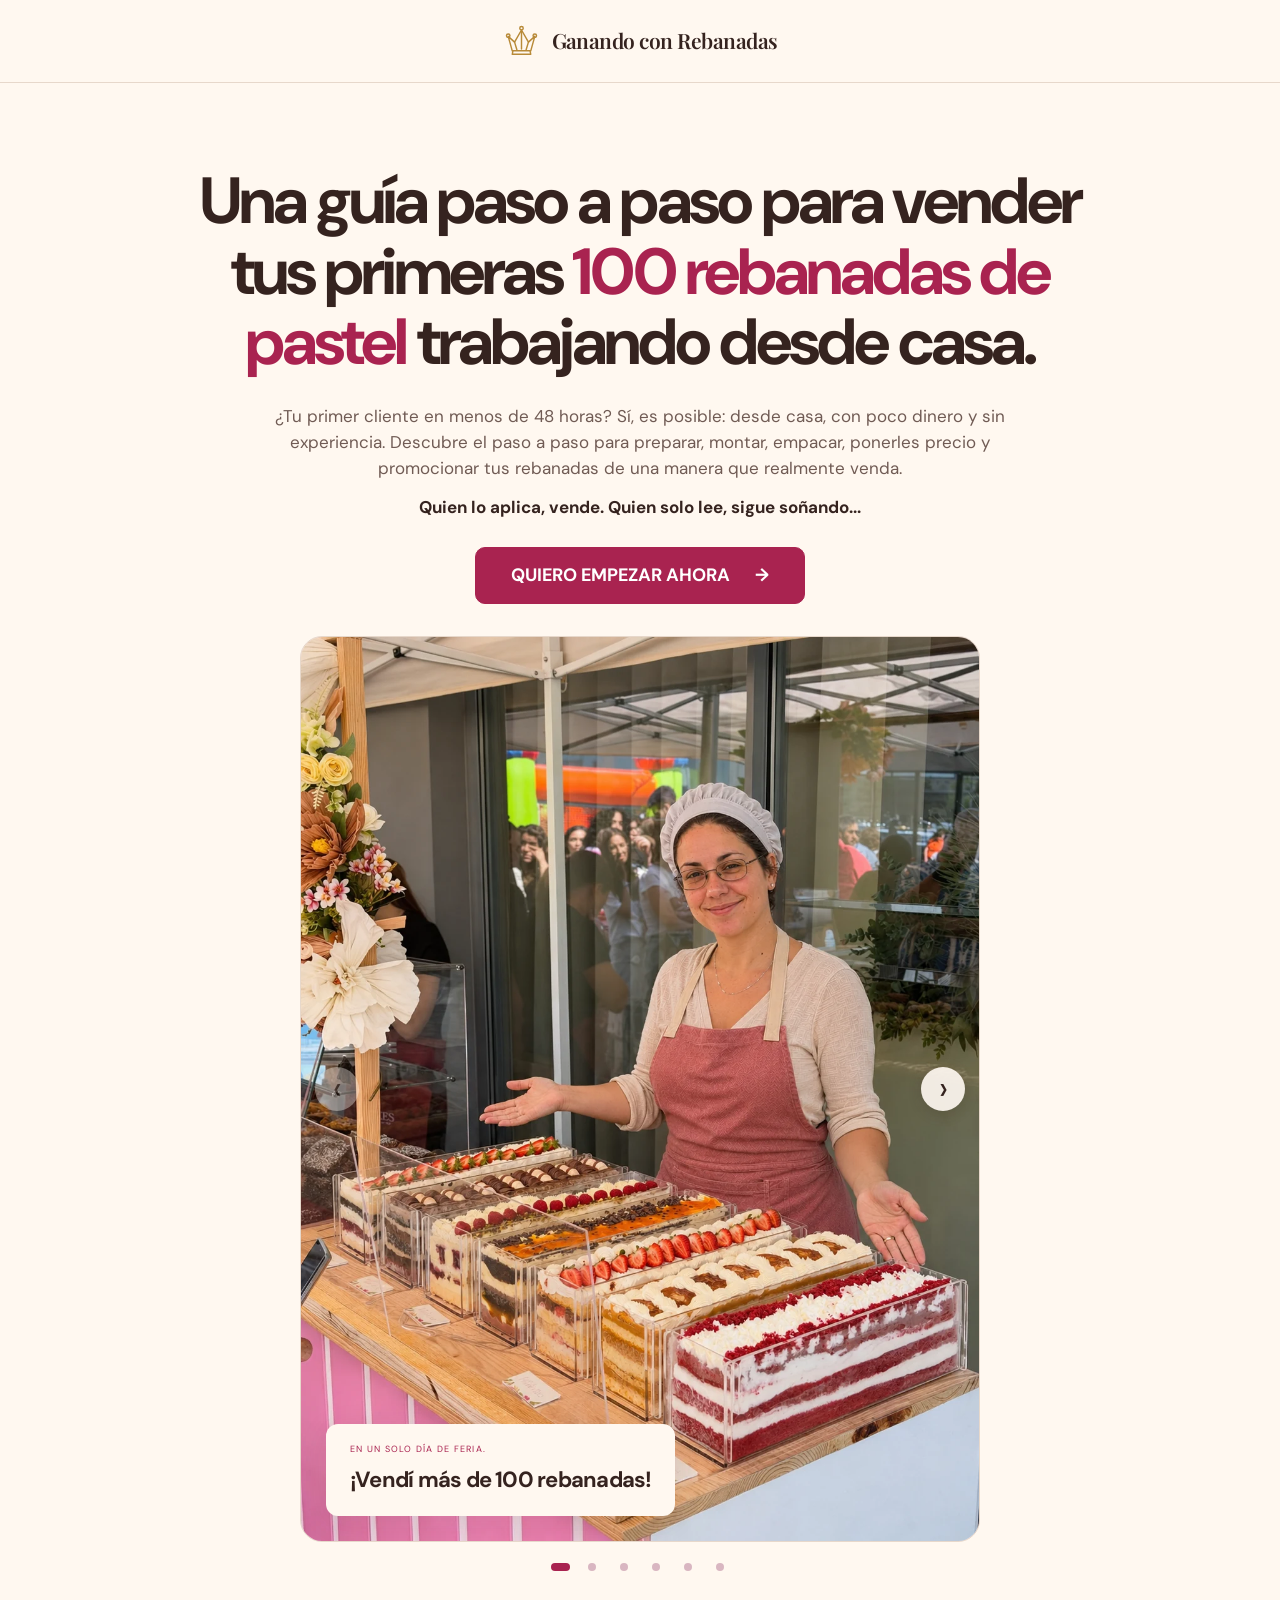
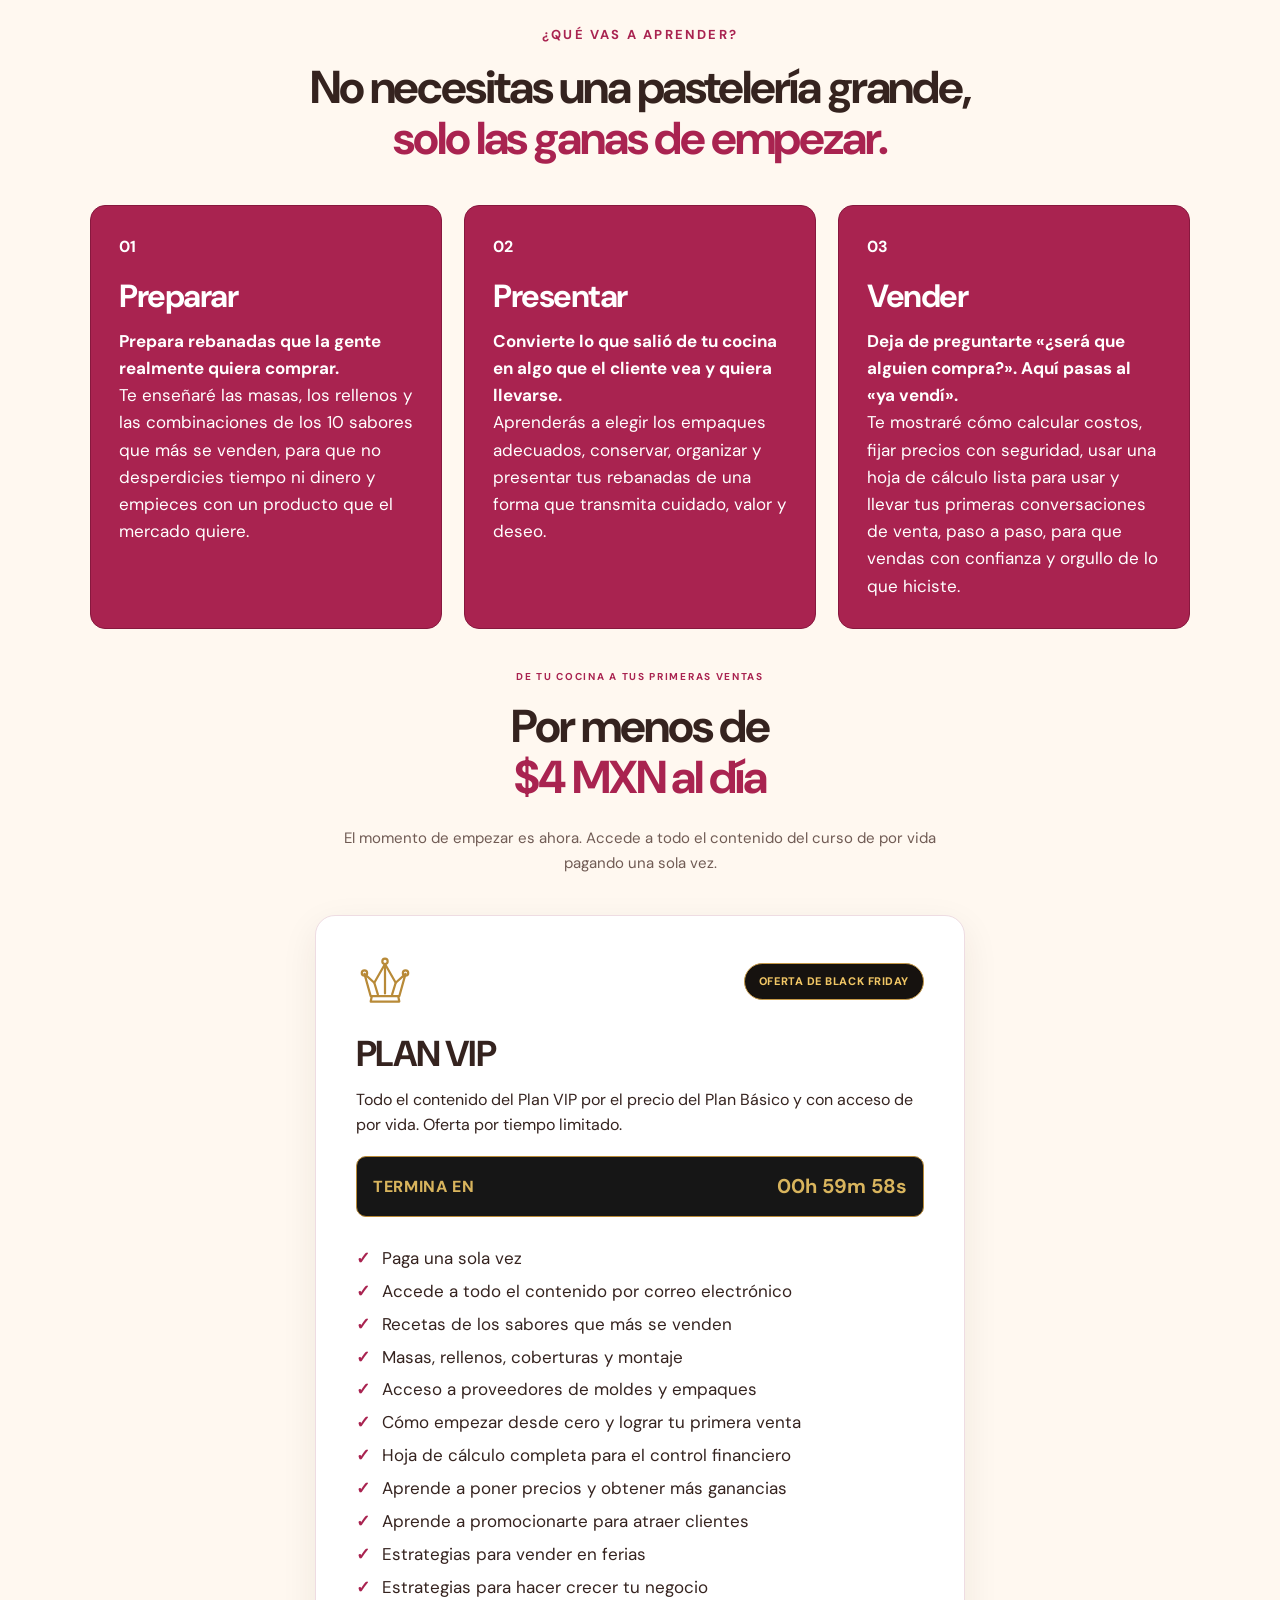
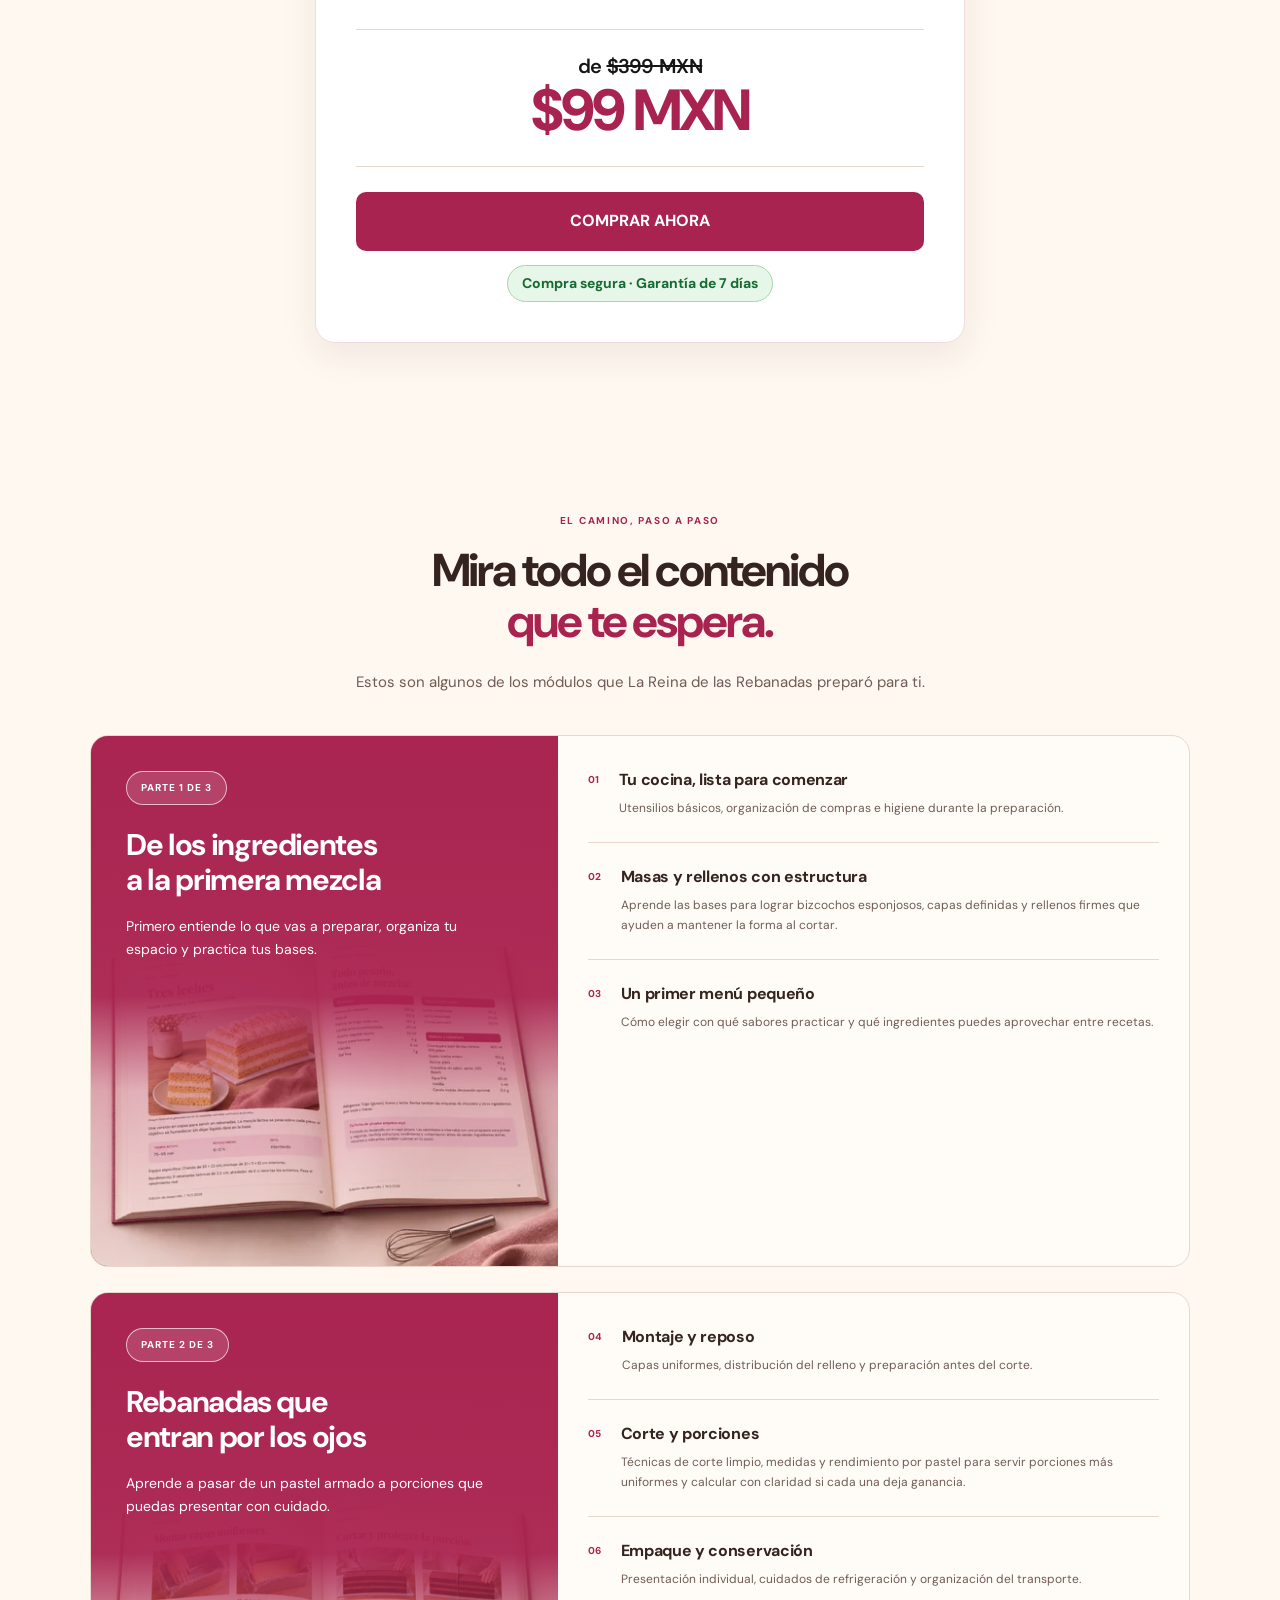
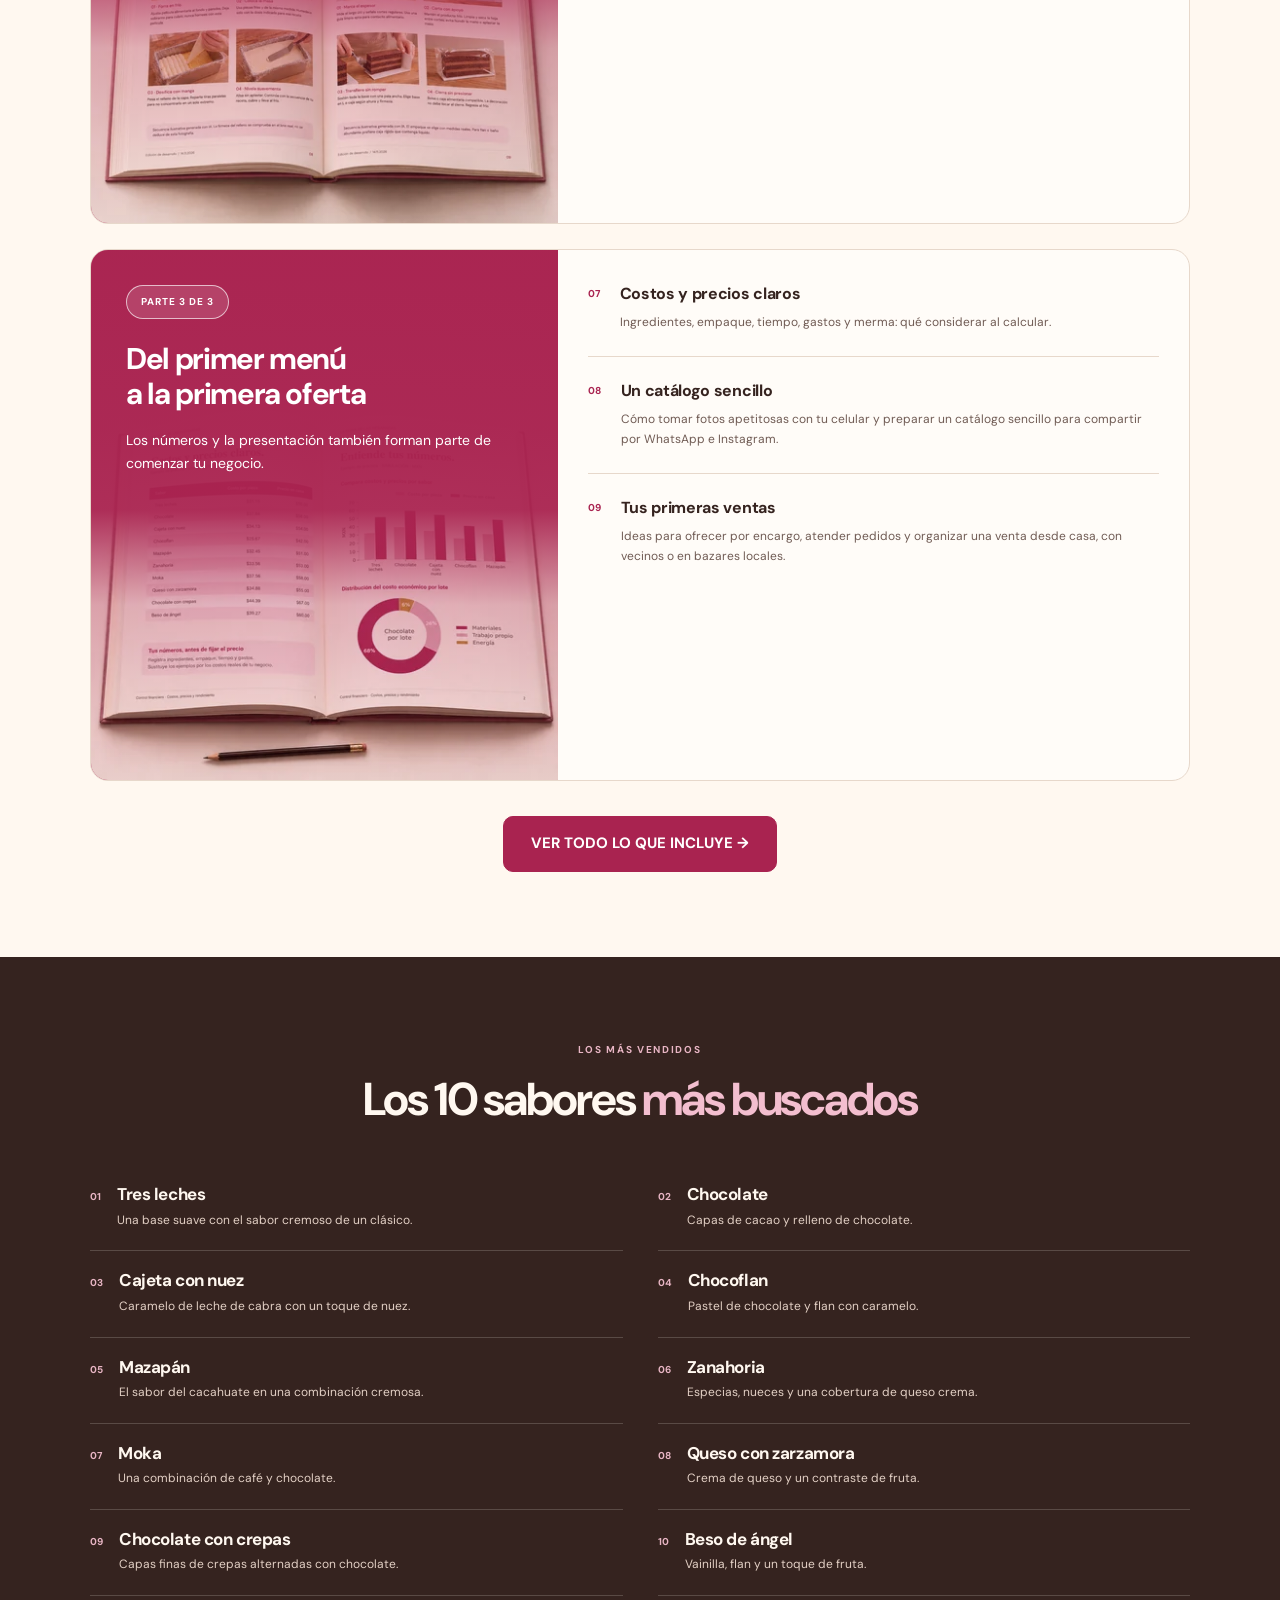
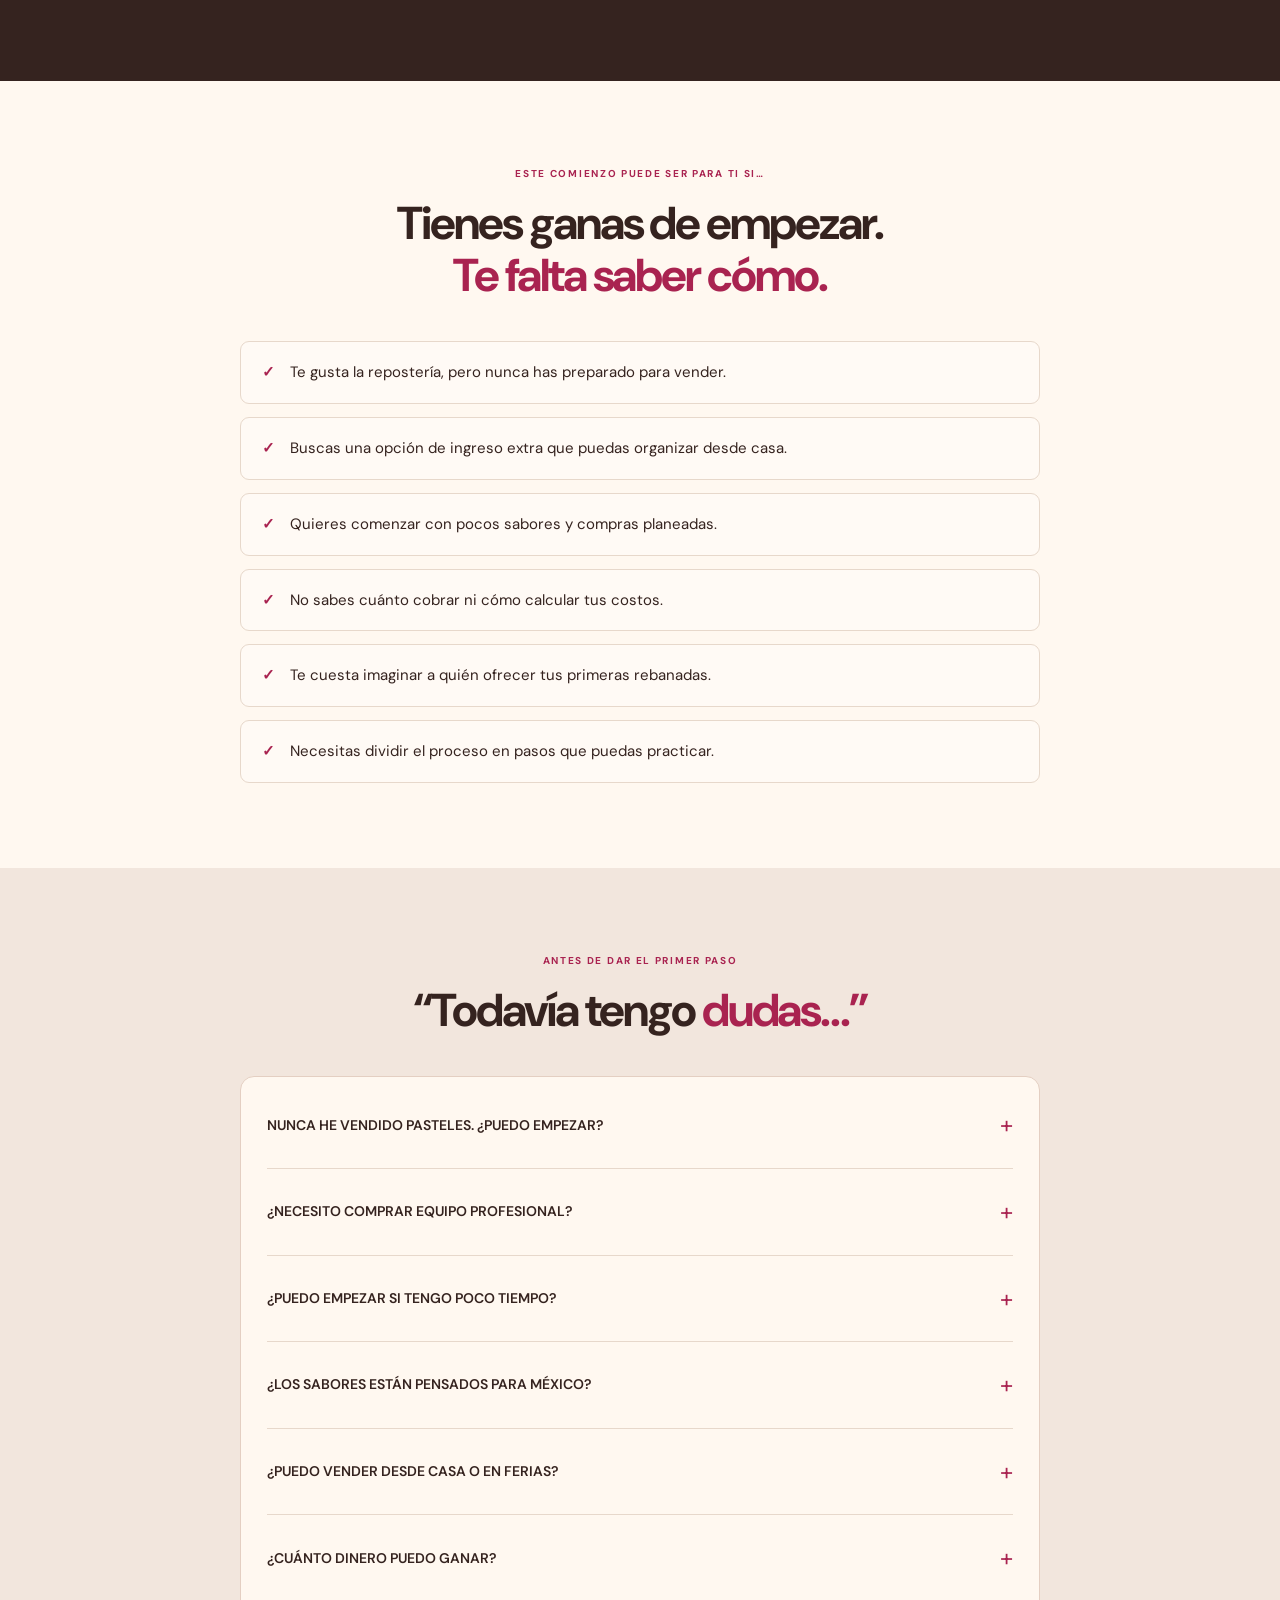
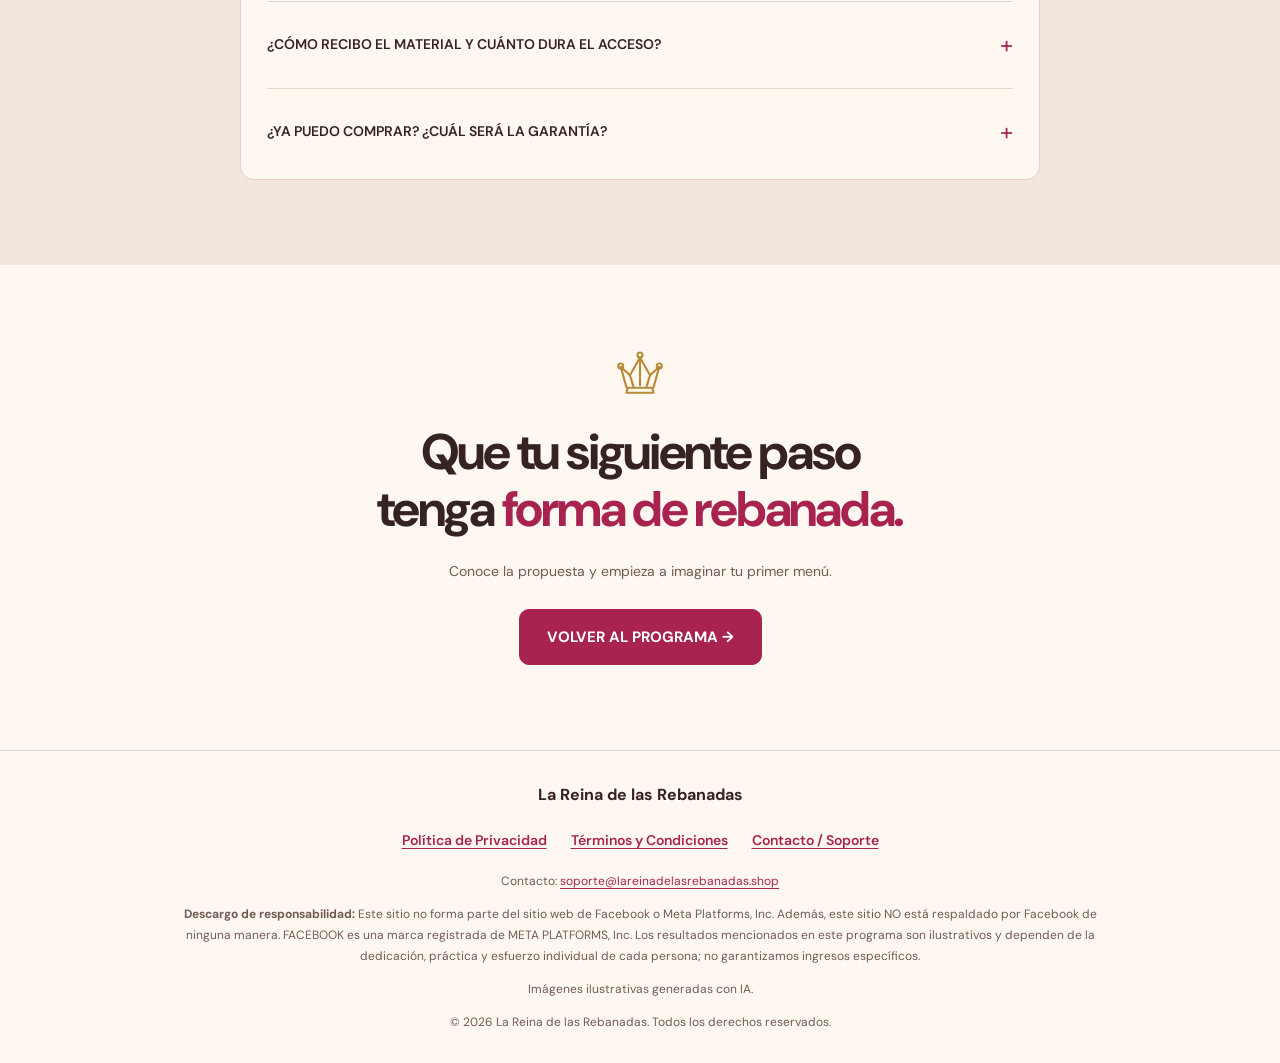
==== commit 902ab583: "Ajusta el contador de la oferta a una hora y simplifica el texto" ====
--- a/oferta.html
+++ b/oferta.html
@@ -29,7 +29,7 @@
 <div class="sales-heading"><span class="eyebrow">¿QUÉ VAS A APRENDER?</span><h2>No necesitas una pastelería grande,<br><em>solo las ganas de empezar.</em></h2></div>
 <div class="sales-parts"><article><span class="part-number">01</span><h3>Preparar</h3><p><strong>Prepara rebanadas que la gente realmente quiera comprar.</strong><br>Te enseñaré las masas, los rellenos y las combinaciones de los 10 sabores que más se venden, para que no desperdicies tiempo ni dinero y empieces con un producto que el mercado quiere.</p></article><article><span class="part-number">02</span><h3>Presentar</h3><p><strong>Convierte lo que salió de tu cocina en algo que el cliente vea y quiera llevarse.</strong><br>Aprenderás a elegir los empaques adecuados, conservar, organizar y presentar tus rebanadas de una forma que transmita cuidado, valor y deseo.</p></article><article><span class="part-number">03</span><h3>Vender</h3><p><strong>Deja de preguntarte «¿será que alguien compra?». Aquí pasas al «ya vendí».</strong><br>Te mostraré cómo calcular costos, fijar precios con seguridad, usar una hoja de cálculo lista para usar y llevar tus primeras conversaciones de venta, paso a paso, para que vendas con confianza y orgullo de lo que hiciste.</p></article></div>
 </div></section>
-<section class="sales-section sales-pink" id="oferta"><div class="sales-wrap offer-wrap"><div class="sales-heading"><span class="eyebrow">DE TU COCINA A TUS PRIMERAS VENTAS</span><h2>Por menos de<br><em>$4 MXN al día</em></h2><p>El momento de empezar es ahora. Accede a todo el contenido del curso de por vida pagando una sola vez.</p></div><div class="bundle-card"><div class="bundle-top"><img src="/assets/corona.svg" width="58" height="50" alt=""><span class="sales-pill">OFERTA DE BLACK FRIDAY</span></div><h3>PLAN VIP</h3><p class="bundle-subtitle">Todo el contenido del Plan VIP por el precio del Plan Básico y con acceso de por vida. Oferta por tiempo limitado. Consulta el tiempo restante en el contador.</p><div class="vip-countdown" role="timer" aria-label="Tiempo restante de la oferta"><span id="vip-countdown-label">TERMINA EN</span><strong id="vip-countdown-time">02d 00h 00m 00s</strong></div><ul class="check-list"><li>Paga una sola vez</li><li>Accede a todo el contenido por correo electrónico</li><li>Recetas de los sabores que más se venden</li><li>Masas, rellenos, coberturas y montaje</li><li>Acceso a proveedores de moldes y empaques</li><li>Cómo empezar desde cero y lograr tu primera venta</li><li>Hoja de cálculo completa para el control financiero</li><li>Aprende a poner precios y obtener más ganancias</li><li>Aprende a promocionarte para atraer clientes</li><li>Estrategias para vender en ferias</li><li>Estrategias para hacer crecer tu negocio</li></ul><div class="bundle-price"><span class="bundle-price-before">de <s>$399 MXN</s></span><strong class="bundle-price-now">$99 MXN</strong></div><a id="comprar-ahora" class="button launch-button" href="https://pay.hotmart.com/N108499007S" aria-describedby="launch-info">COMPRAR AHORA</a><p class="offer-small offer-guarantee" id="launch-info">Compra segura · Garantía de 7 días</p></div></div></section>
+<section class="sales-section sales-pink" id="oferta"><div class="sales-wrap offer-wrap"><div class="sales-heading"><span class="eyebrow">DE TU COCINA A TUS PRIMERAS VENTAS</span><h2>Por menos de<br><em>$4 MXN al día</em></h2><p>El momento de empezar es ahora. Accede a todo el contenido del curso de por vida pagando una sola vez.</p></div><div class="bundle-card"><div class="bundle-top"><img src="/assets/corona.svg" width="58" height="50" alt=""><span class="sales-pill">OFERTA DE BLACK FRIDAY</span></div><h3>PLAN VIP</h3><p class="bundle-subtitle">Todo el contenido del Plan VIP por el precio del Plan Básico y con acceso de por vida. Oferta por tiempo limitado.</p><div class="vip-countdown" role="timer" aria-label="Tiempo restante de la oferta"><span id="vip-countdown-label">TERMINA EN</span><strong id="vip-countdown-time">01h 00m 00s</strong></div><ul class="check-list"><li>Paga una sola vez</li><li>Accede a todo el contenido por correo electrónico</li><li>Recetas de los sabores que más se venden</li><li>Masas, rellenos, coberturas y montaje</li><li>Acceso a proveedores de moldes y empaques</li><li>Cómo empezar desde cero y lograr tu primera venta</li><li>Hoja de cálculo completa para el control financiero</li><li>Aprende a poner precios y obtener más ganancias</li><li>Aprende a promocionarte para atraer clientes</li><li>Estrategias para vender en ferias</li><li>Estrategias para hacer crecer tu negocio</li></ul><div class="bundle-price"><span class="bundle-price-before">de <s>$399 MXN</s></span><strong class="bundle-price-now">$99 MXN</strong></div><a id="comprar-ahora" class="button launch-button" href="https://pay.hotmart.com/N108499007S" aria-describedby="launch-info">COMPRAR AHORA</a><p class="offer-small offer-guarantee" id="launch-info">Compra segura · Garantía de 7 días</p></div></div></section>
 <section class="sales-section" id="contenido"><div class="sales-wrap">
 <div class="sales-heading"><span class="eyebrow">EL CAMINO, PASO A PASO</span><h2>Mira todo el contenido<br><em>que te espera.</em></h2><p>Estos son algunos de los módulos que La Reina de las Rebanadas preparó para ti.</p></div>
 <div class="curriculum-card"><div class="curriculum-intro curriculum-intro-illustrated"><img class="curriculum-book" src="/assets/modulo-01-recetas-libro.webp" srcset="/assets/modulo-01-recetas-libro-480.webp 480w, /assets/modulo-01-recetas-libro.webp 960w" sizes="(max-width: 760px) calc(100vw - 44px), (max-width: 1164px) 43vw, 470px" width="960" height="1200" alt="" loading="lazy" decoding="async"><div class="curriculum-intro-copy"><span class="sales-pill">PARTE 1 DE 3</span><h3>De los ingredientes<br> a la primera mezcla</h3><p>Primero entiende lo que vas a preparar, organiza tu espacio y practica tus bases.</p></div></div><div class="curriculum-items"><article><span>01</span><div><h4>Tu cocina, lista para comenzar</h4><p>Utensilios básicos, organización de compras e higiene durante la preparación.</p></div></article><article><span>02</span><div><h4>Masas y rellenos con estructura</h4><p>Aprende las bases para lograr bizcochos esponjosos, capas definidas y rellenos firmes que ayuden a mantener la forma al cortar.</p></div></article><article><span>03</span><div><h4>Un primer menú pequeño</h4><p>Cómo elegir con qué sabores practicar y qué ingredientes puedes aprovechar entre recetas.</p></div></article></div></div>
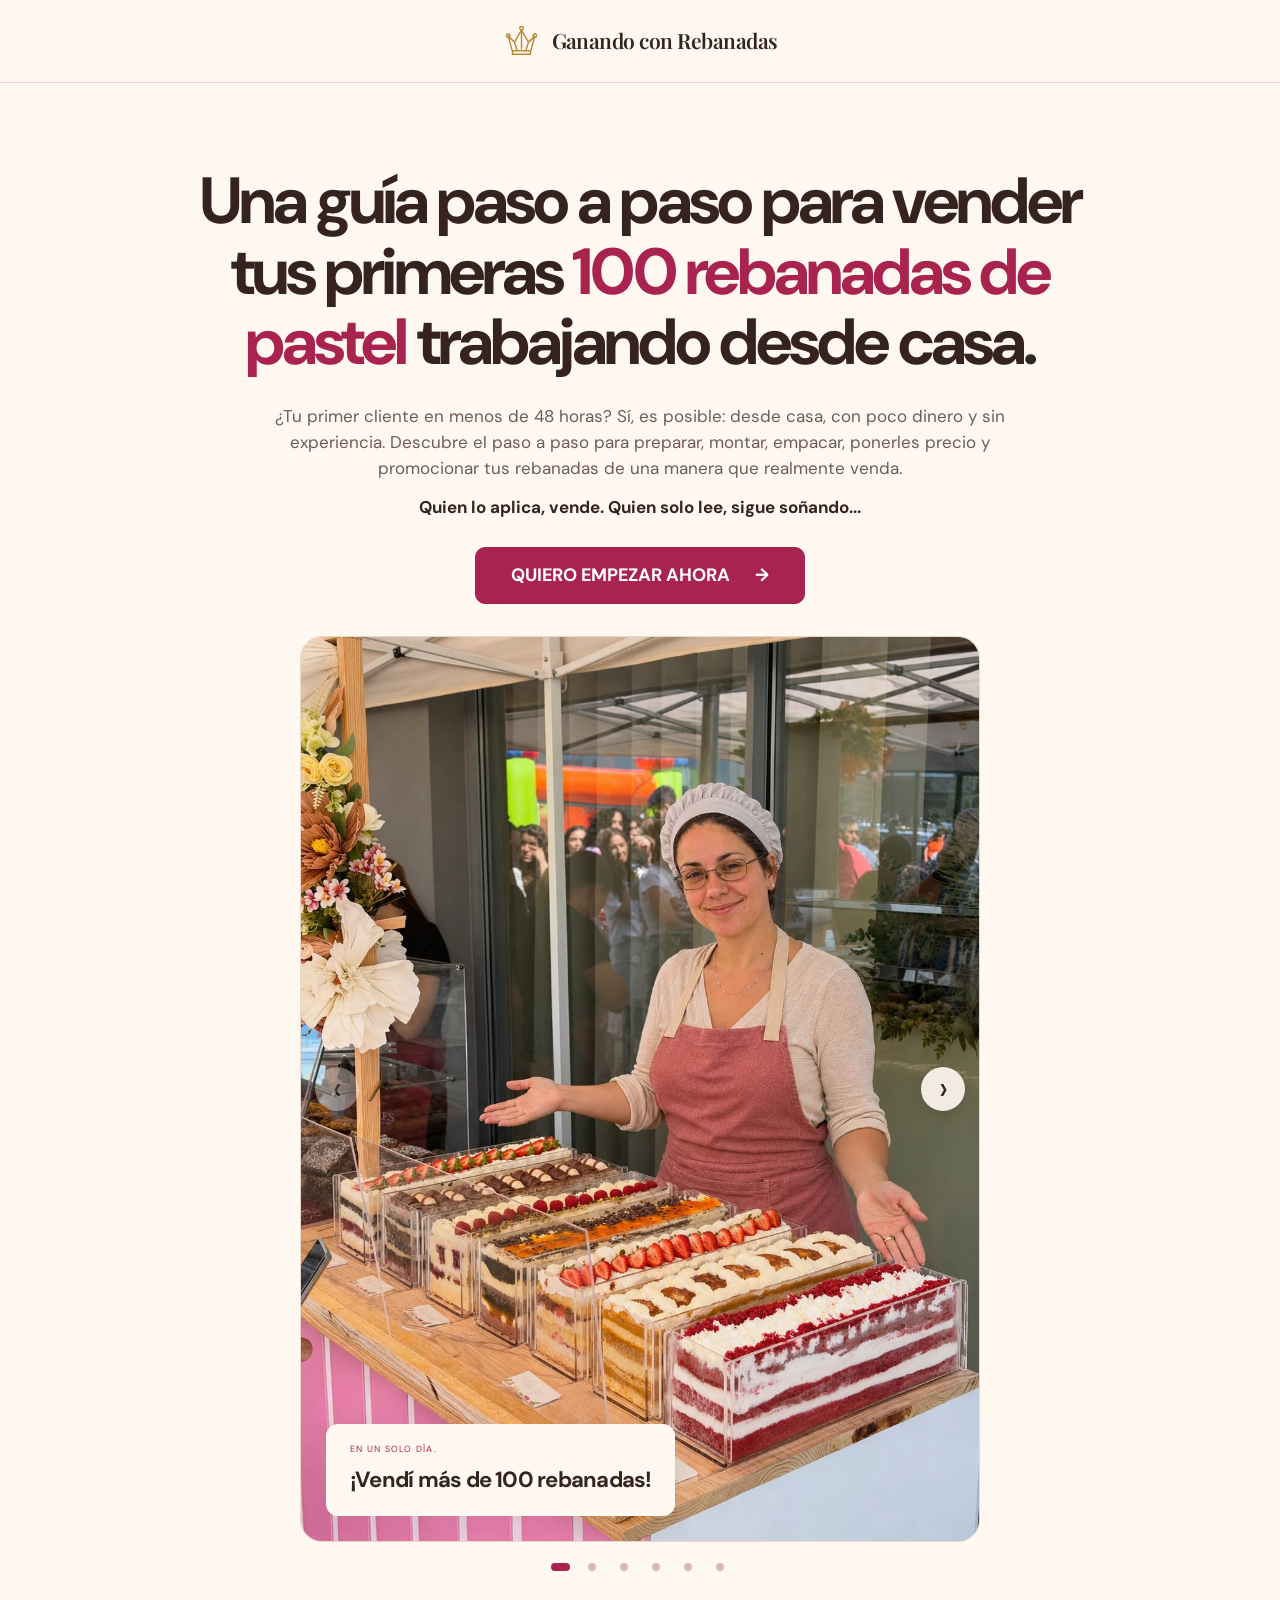
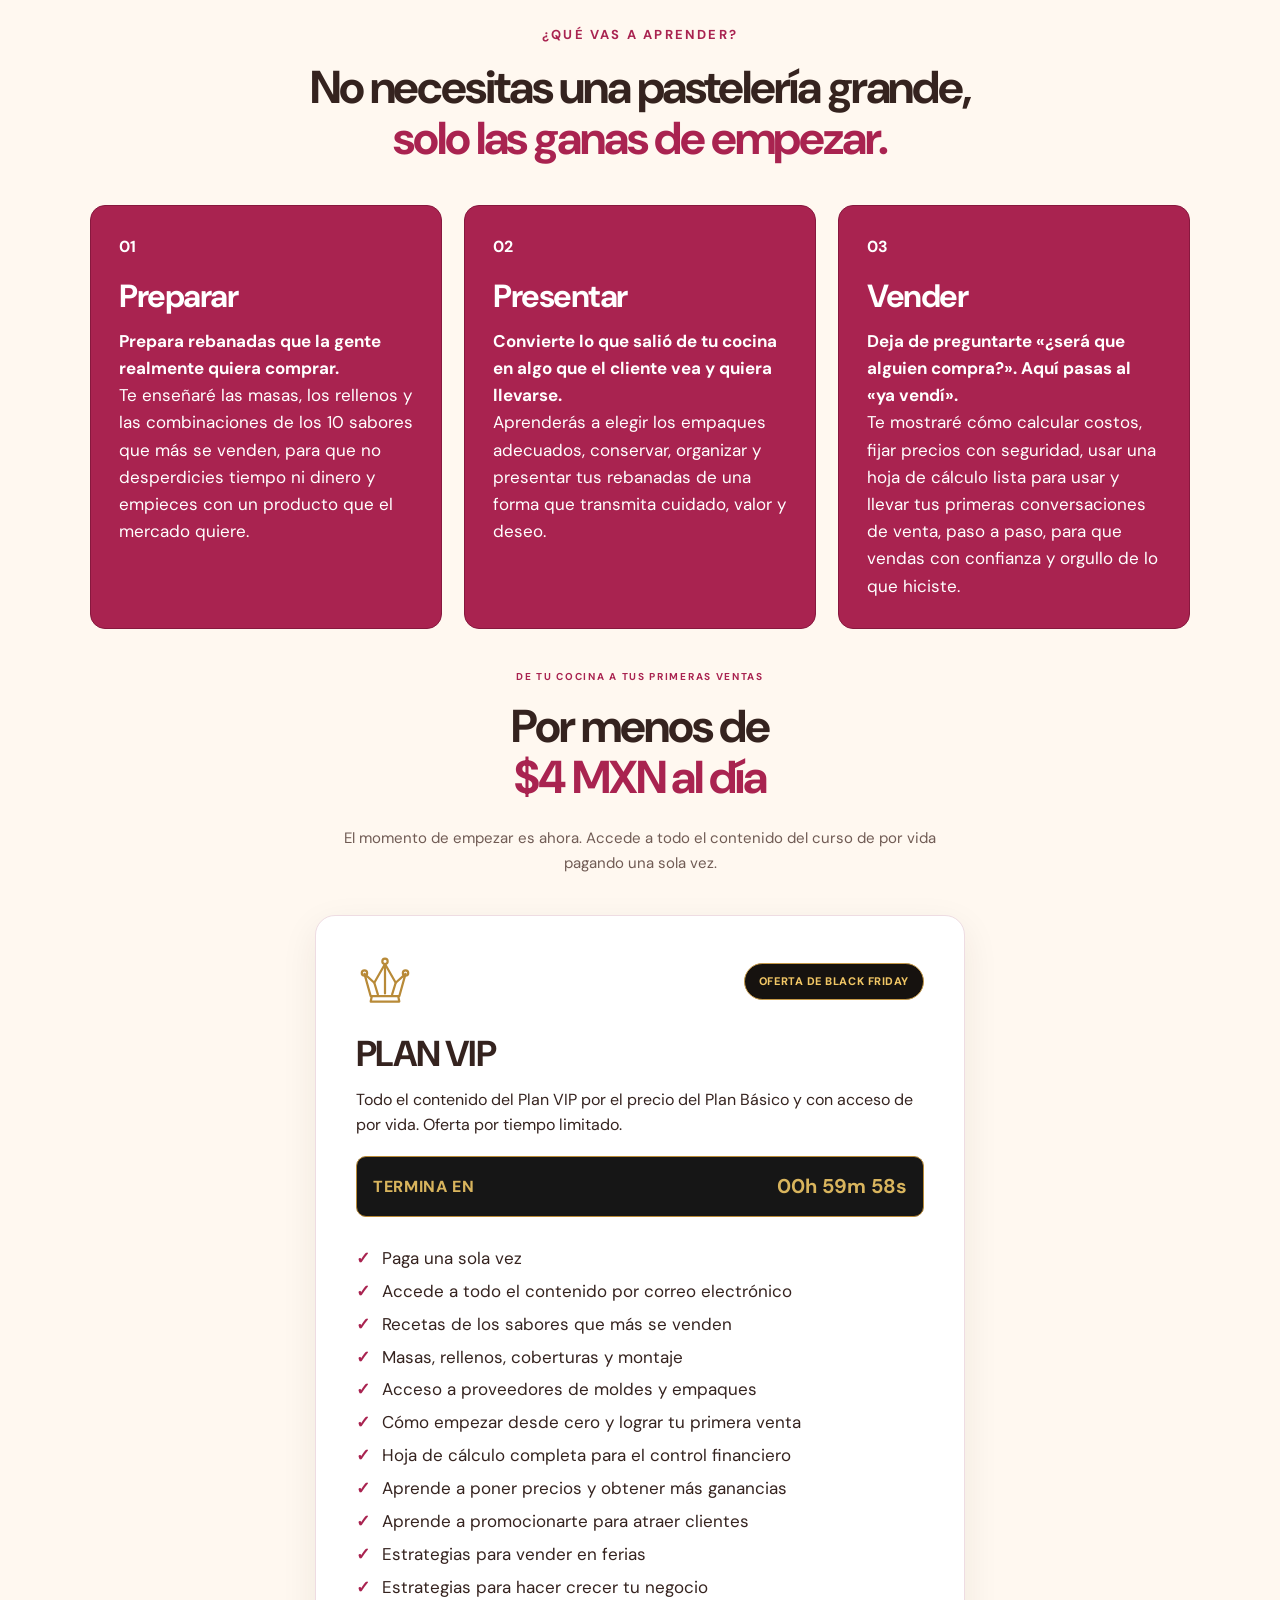
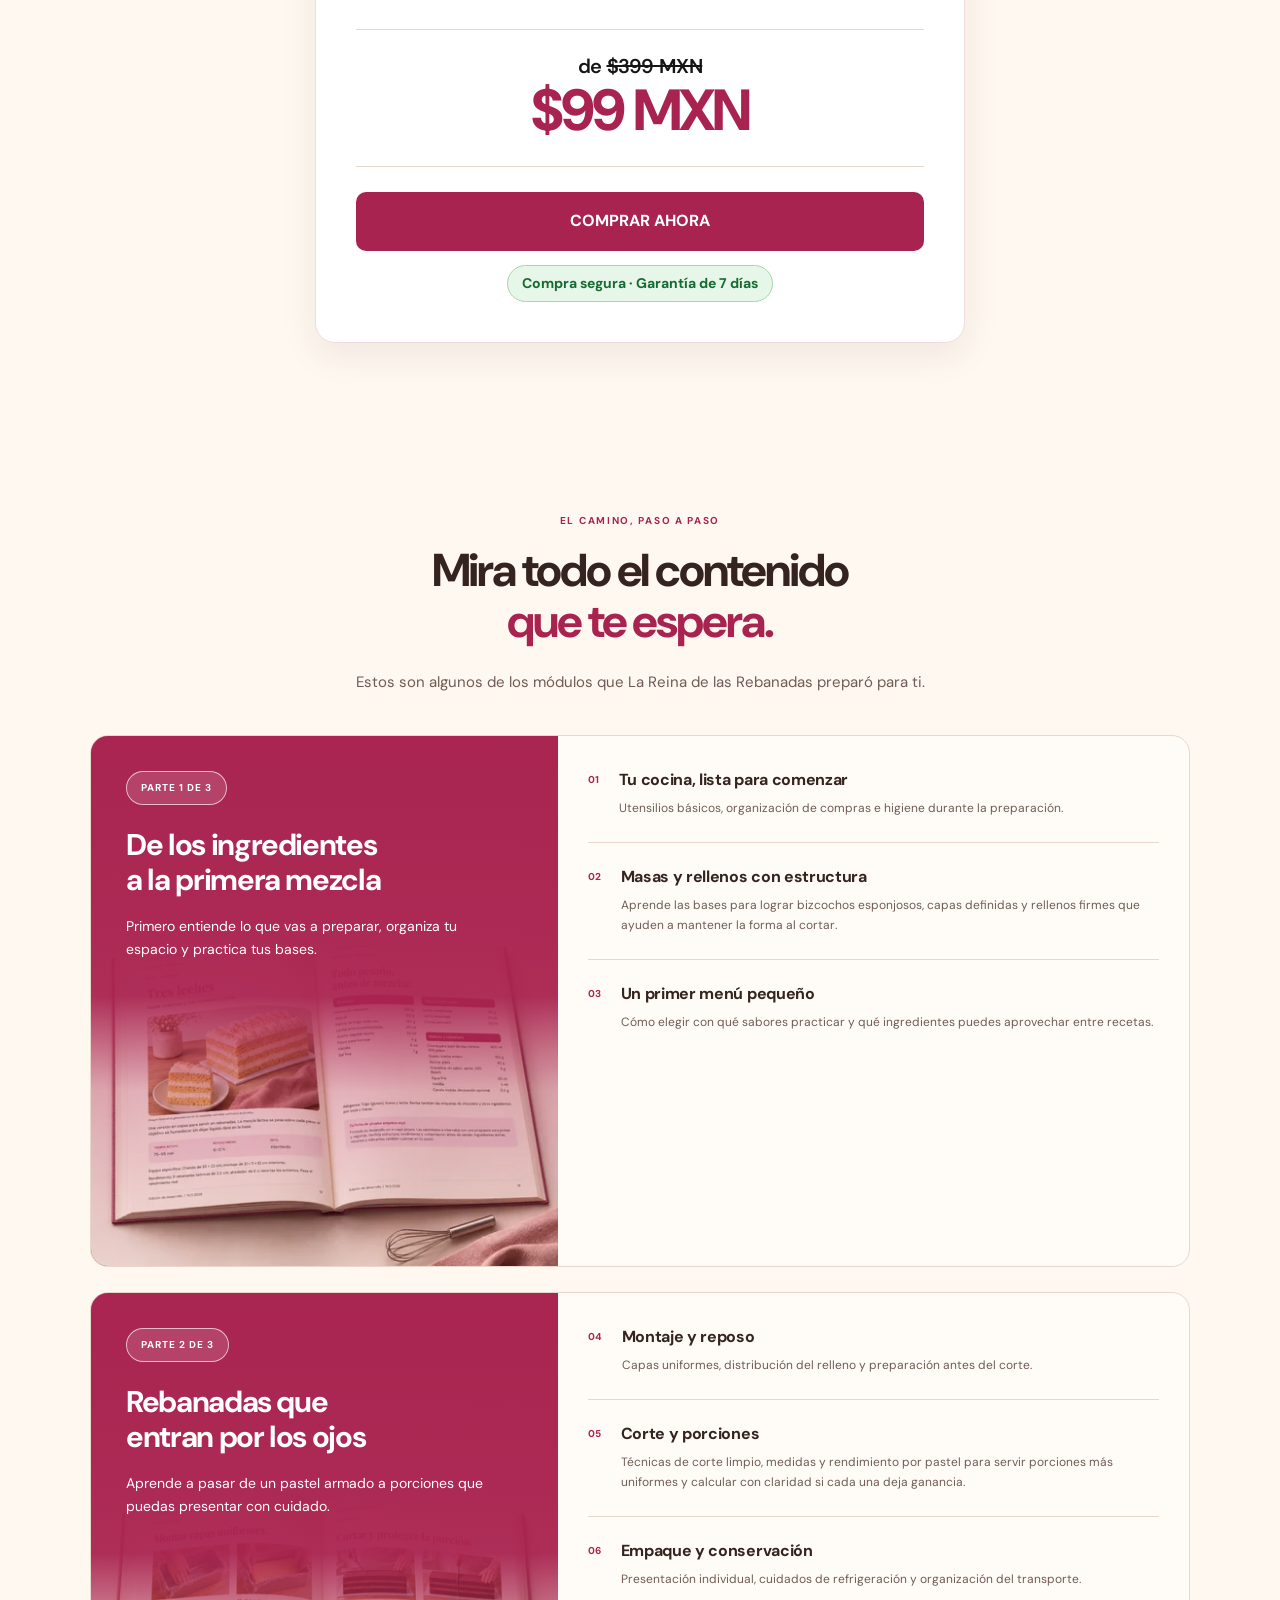
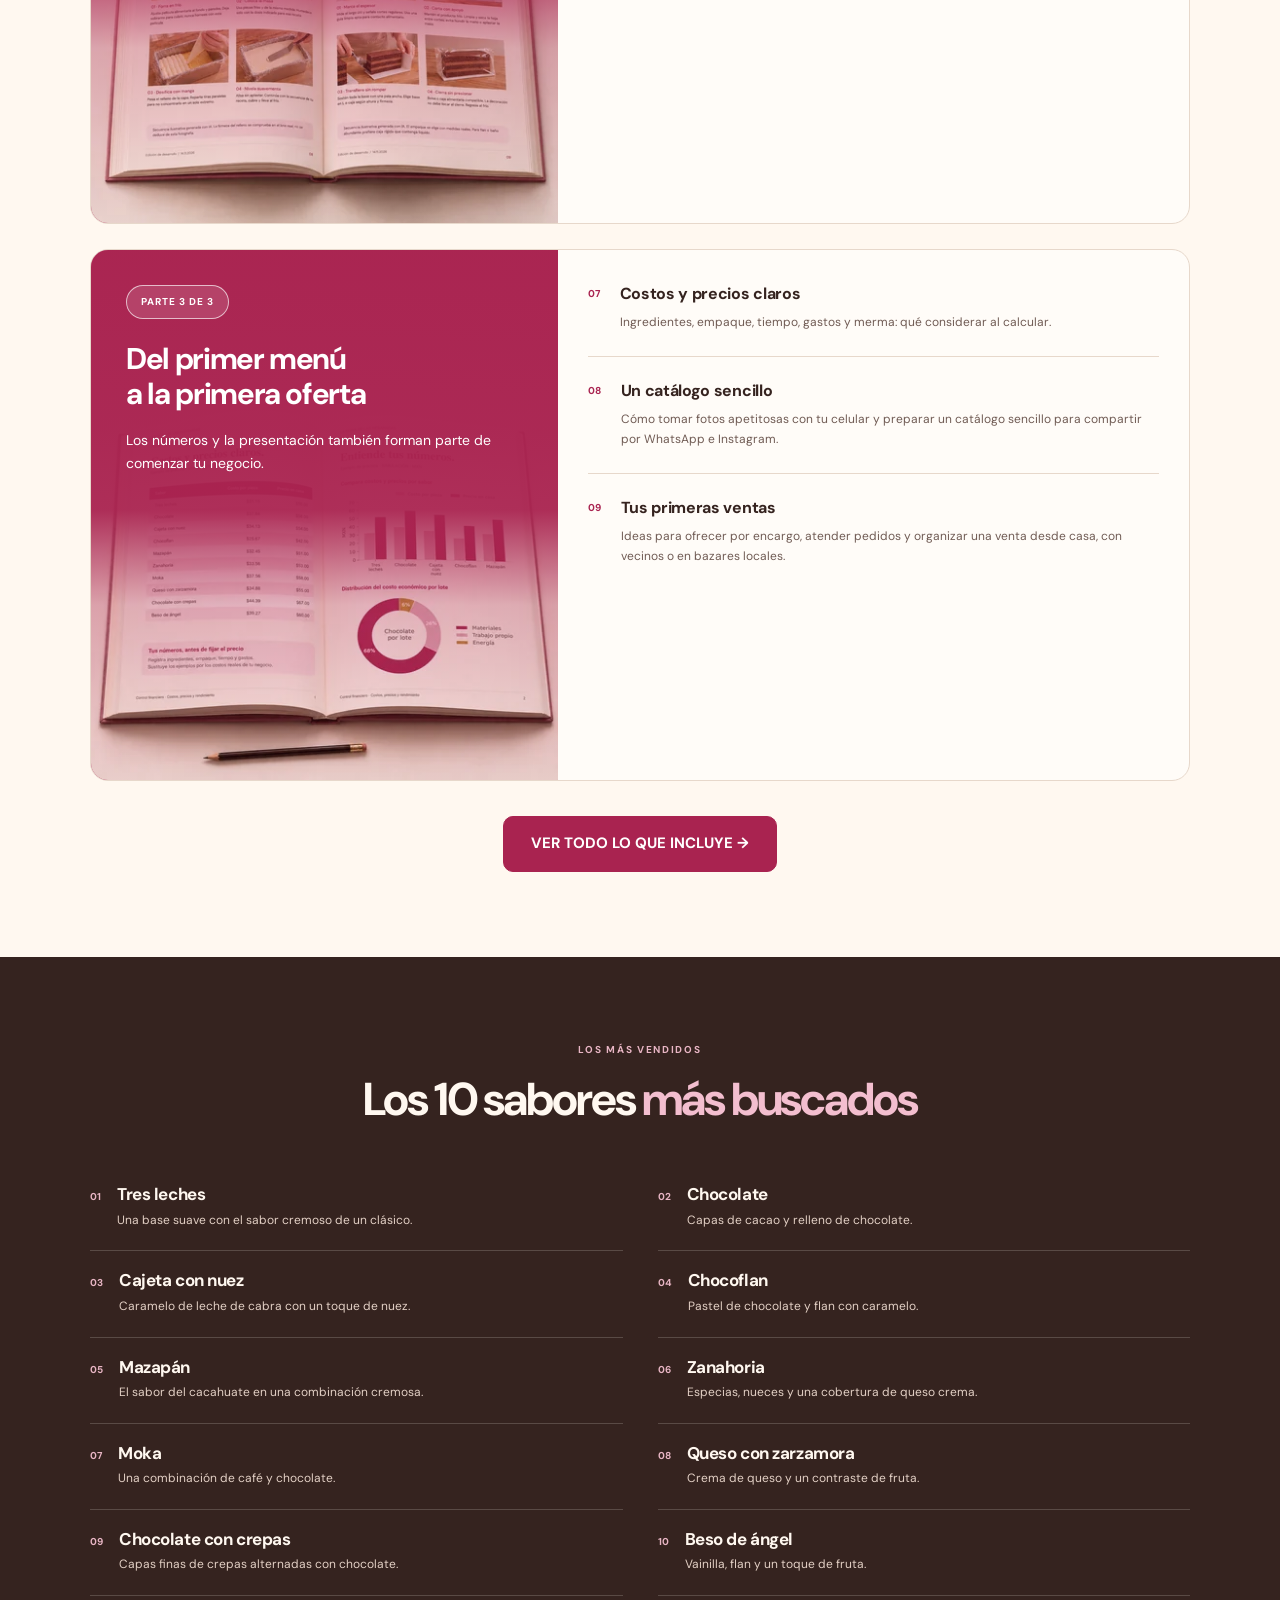
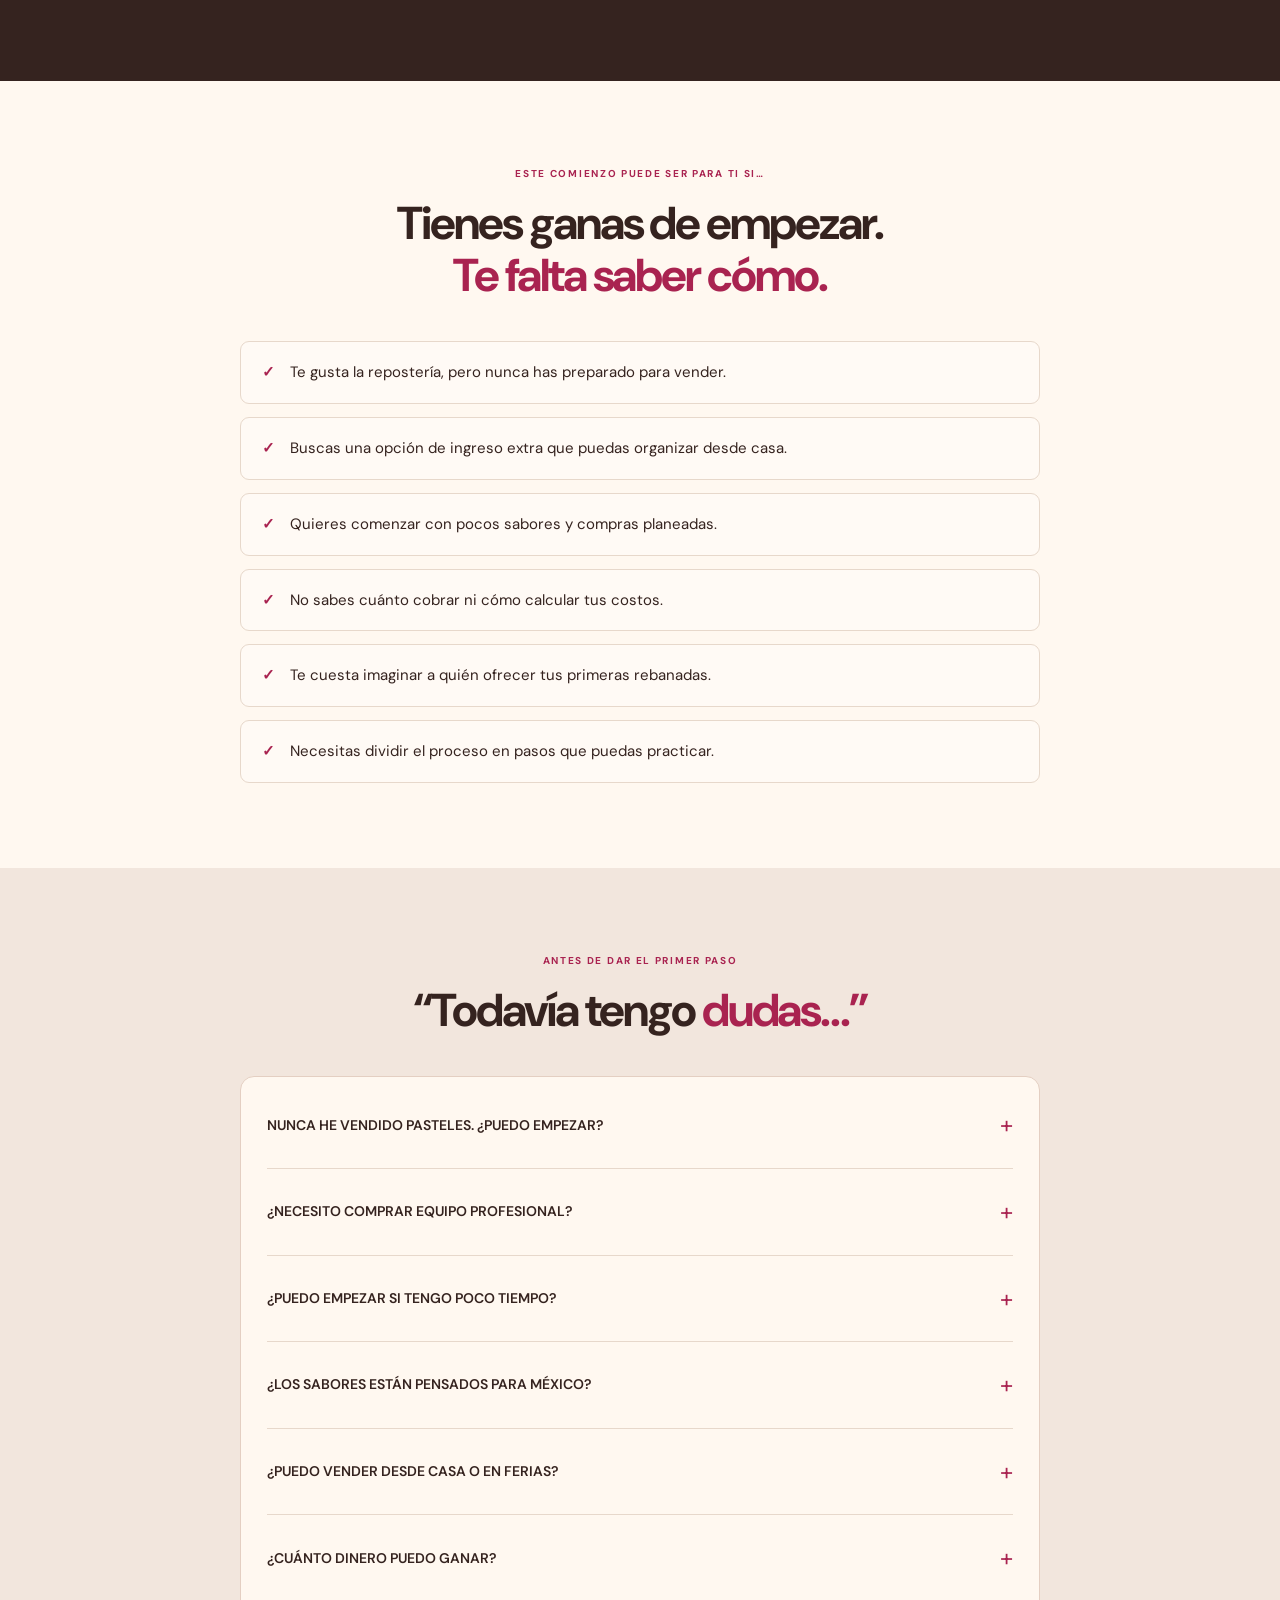
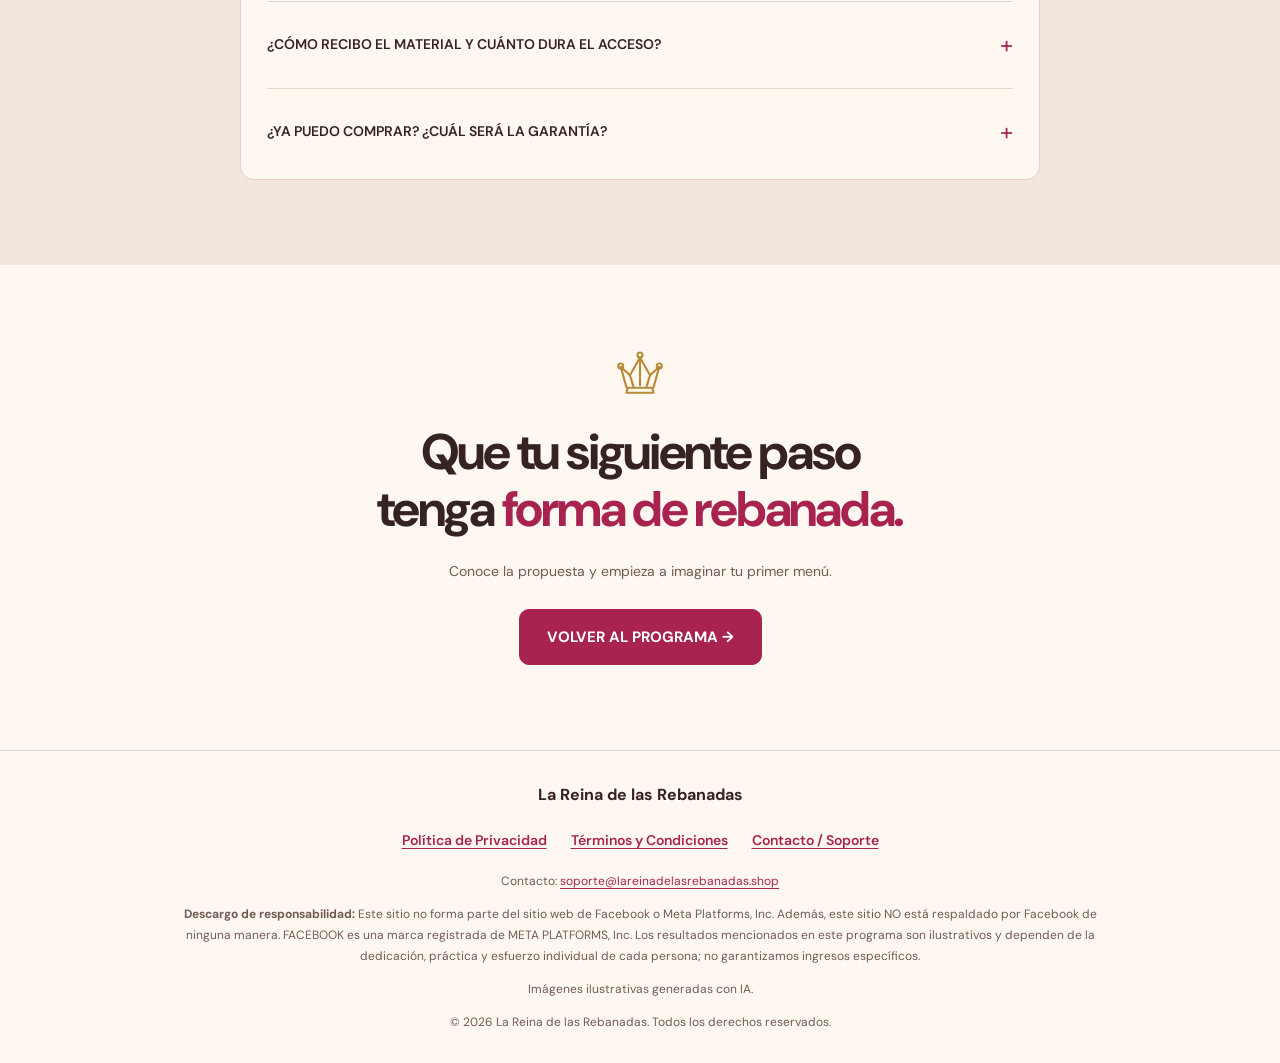
==== commit 002b99ad: "Simplify hero caption to En un solo día" ====
--- a/oferta.html
+++ b/oferta.html
@@ -1,6 +1,12 @@
 <!doctype html>
-<html lang="es-MX"><head><meta charset="utf-8"><meta name="viewport" content="width=device-width, initial-scale=1"><meta name="theme-color" content="#FFF8F0"><meta name="robots" content="noindex, nofollow"><meta name="description" content="Aprende a preparar, montar y vender rebanadas de pastel desde casa. Conoce La Reina de las Rebanadas, un programa pensado para principiantes."><title>La Reina de las Rebanadas · Tu primer negocio de pasteles</title><link rel="icon" href="/assets/corona.svg" type="image/svg+xml"><link rel="preconnect" href="https://fonts.googleapis.com"><link rel="preconnect" href="https://fonts.gstatic.com" crossorigin><link href="https://fonts.googleapis.com/css2?family=DM+Sans:wght@400;500;600;700&family=Playfair+Display:wght@500;600;700&display=swap" rel="stylesheet"><link rel="stylesheet" href="/styles.css"><link rel="stylesheet" href="/sales.css"><link rel="stylesheet" href="/legal.css"></head>
-<body class="sales-page"><a class="skip" href="#principal">Ir al contenido</a>
+<html lang="es-MX"><head><meta charset="utf-8"><meta name="viewport" content="width=device-width, initial-scale=1"><meta name="theme-color" content="#FFF8F0"><meta name="robots" content="noindex, nofollow"><meta name="description" content="Aprende a preparar, montar y vender rebanadas de pastel desde casa. Conoce La Reina de las Rebanadas, un programa pensado para principiantes."><title>La Reina de las Rebanadas · Tu primer negocio de pasteles</title><link rel="icon" href="/assets/corona.svg" type="image/svg+xml"><link rel="preconnect" href="https://fonts.googleapis.com"><link rel="preconnect" href="https://fonts.gstatic.com" crossorigin><link href="https://fonts.googleapis.com/css2?family=DM+Sans:wght@400;500;600;700&family=Playfair+Display:wght@500;600;700&display=swap" rel="stylesheet"><link rel="stylesheet" href="/styles.css"><link rel="stylesheet" href="/sales.css"><link rel="stylesheet" href="/legal.css">
+<script src="/tracking.js" defer></script>
+</head>
+<body class="sales-page">
+<noscript><img height="1" width="1" style="display:none" alt=""
+src="https://www.facebook.com/tr?id=1857339102353545&amp;ev=PageView&amp;noscript=1"
+/></noscript>
+<a class="skip" href="#principal">Ir al contenido</a>
 <header class="sales-header"><div class="sales-wrap sales-nav"><a class="brand" href="#inicio"><img src="/assets/corona.svg" width="37" height="34" alt=""><span>Ganando con Rebanadas</span></a></div></header>
 <main id="principal">
 <section class="sales-hero" id="inicio"><div class="sales-wrap">
@@ -11,7 +17,7 @@
 <div class="hero-carousel" role="region" aria-roledescription="carrusel" aria-label="Fotos de los pasteles en la feria">
 <div class="sales-hero-picture">
 <div class="carousel-track" id="hero-carousel-track" tabindex="0" aria-label="Fotografías de las rebanadas; desliza para ver más">
-<figure class="carousel-slide"><img src="/assets/confeiteira-feira.webp" width="1086" height="1448" alt="Repostera presentando pasteles en rebanadas en una feria" fetchpriority="high"><figcaption class="picture-tag"><span>EN UN SOLO DÍA DE FERIA.</span><strong>¡Vendí más de 100 rebanadas!</strong></figcaption></figure>
+<figure class="carousel-slide"><img src="/assets/confeiteira-feira.webp" width="1086" height="1448" alt="Repostera presentando pasteles en rebanadas en una feria" fetchpriority="high"><figcaption class="picture-tag"><span>EN UN SOLO DÍA.</span><strong>¡Vendí más de 100 rebanadas!</strong></figcaption></figure>
 <figure class="carousel-slide"><img src="/assets/feira-bolo-2.webp" width="1086" height="1448" alt="Pasteles en la feria y una rebanada servida en un plato" loading="lazy"></figure>
 <figure class="carousel-slide"><img src="/assets/feira-bolo-4.webp" width="1086" height="1448" alt="Rebanada de pastel con frambuesa y capas de relleno" loading="lazy"></figure>
 <figure class="carousel-slide"><img src="/assets/feira-bolo-1.webp" width="1086" height="1448" alt="Rebanada de pastel de chocolate con varias capas" loading="lazy"></figure>
@@ -29,7 +35,7 @@
 <div class="sales-heading"><span class="eyebrow">¿QUÉ VAS A APRENDER?</span><h2>No necesitas una pastelería grande,<br><em>solo las ganas de empezar.</em></h2></div>
 <div class="sales-parts"><article><span class="part-number">01</span><h3>Preparar</h3><p><strong>Prepara rebanadas que la gente realmente quiera comprar.</strong><br>Te enseñaré las masas, los rellenos y las combinaciones de los 10 sabores que más se venden, para que no desperdicies tiempo ni dinero y empieces con un producto que el mercado quiere.</p></article><article><span class="part-number">02</span><h3>Presentar</h3><p><strong>Convierte lo que salió de tu cocina en algo que el cliente vea y quiera llevarse.</strong><br>Aprenderás a elegir los empaques adecuados, conservar, organizar y presentar tus rebanadas de una forma que transmita cuidado, valor y deseo.</p></article><article><span class="part-number">03</span><h3>Vender</h3><p><strong>Deja de preguntarte «¿será que alguien compra?». Aquí pasas al «ya vendí».</strong><br>Te mostraré cómo calcular costos, fijar precios con seguridad, usar una hoja de cálculo lista para usar y llevar tus primeras conversaciones de venta, paso a paso, para que vendas con confianza y orgullo de lo que hiciste.</p></article></div>
 </div></section>
-<section class="sales-section sales-pink" id="oferta"><div class="sales-wrap offer-wrap"><div class="sales-heading"><span class="eyebrow">DE TU COCINA A TUS PRIMERAS VENTAS</span><h2>Por menos de<br><em>$4 MXN al día</em></h2><p>El momento de empezar es ahora. Accede a todo el contenido del curso de por vida pagando una sola vez.</p></div><div class="bundle-card"><div class="bundle-top"><img src="/assets/corona.svg" width="58" height="50" alt=""><span class="sales-pill">OFERTA DE BLACK FRIDAY</span></div><h3>PLAN VIP</h3><p class="bundle-subtitle">Todo el contenido del Plan VIP por el precio del Plan Básico y con acceso de por vida. Oferta por tiempo limitado.</p><div class="vip-countdown" role="timer" aria-label="Tiempo restante de la oferta"><span id="vip-countdown-label">TERMINA EN</span><strong id="vip-countdown-time">01h 00m 00s</strong></div><ul class="check-list"><li>Paga una sola vez</li><li>Accede a todo el contenido por correo electrónico</li><li>Recetas de los sabores que más se venden</li><li>Masas, rellenos, coberturas y montaje</li><li>Acceso a proveedores de moldes y empaques</li><li>Cómo empezar desde cero y lograr tu primera venta</li><li>Hoja de cálculo completa para el control financiero</li><li>Aprende a poner precios y obtener más ganancias</li><li>Aprende a promocionarte para atraer clientes</li><li>Estrategias para vender en ferias</li><li>Estrategias para hacer crecer tu negocio</li></ul><div class="bundle-price"><span class="bundle-price-before">de <s>$399 MXN</s></span><strong class="bundle-price-now">$99 MXN</strong></div><a id="comprar-ahora" class="button launch-button" href="https://pay.hotmart.com/N108499007S" aria-describedby="launch-info">COMPRAR AHORA</a><p class="offer-small offer-guarantee" id="launch-info">Compra segura · Garantía de 7 días</p></div></div></section>
+<section class="sales-section sales-pink" id="oferta"><div class="sales-wrap offer-wrap"><div class="sales-heading"><span class="eyebrow">DE TU COCINA A TUS PRIMERAS VENTAS</span><h2>Por menos de<br><em>$4 MXN al día</em></h2><p>El momento de empezar es ahora. Accede a todo el contenido del curso de por vida pagando una sola vez.</p></div><div class="bundle-card"><div class="bundle-top"><img src="/assets/corona.svg" width="58" height="50" alt=""><span class="sales-pill">OFERTA DE BLACK FRIDAY</span></div><h3>PLAN VIP</h3><p class="bundle-subtitle">Todo el contenido del Plan VIP por el precio del Plan Básico y con acceso de por vida. Oferta por tiempo limitado.</p><div class="vip-countdown" role="timer" aria-label="Tiempo restante de la oferta"><span id="vip-countdown-label">TERMINA EN</span><strong id="vip-countdown-time">01h 00m 00s</strong></div><ul class="check-list"><li>Paga una sola vez</li><li>Accede a todo el contenido por correo electrónico</li><li>Recetas de los sabores que más se venden</li><li>Masas, rellenos, coberturas y montaje</li><li>Acceso a proveedores de moldes y empaques</li><li>Cómo empezar desde cero y lograr tu primera venta</li><li>Hoja de cálculo completa para el control financiero</li><li>Aprende a poner precios y obtener más ganancias</li><li>Aprende a promocionarte para atraer clientes</li><li>Estrategias para vender en ferias</li><li>Estrategias para hacer crecer tu negocio</li></ul><div class="bundle-price"><span class="bundle-price-before">de <s>$399 MXN</s></span><strong class="bundle-price-now">$99 MXN</strong></div><a id="comprar-ahora" class="button launch-button" href="https://xpag.global/pay/aq4grR2N" aria-describedby="launch-info">COMPRAR AHORA</a><p class="offer-small offer-guarantee" id="launch-info">Compra segura · Garantía de 7 días</p></div></div></section>
 <section class="sales-section" id="contenido"><div class="sales-wrap">
 <div class="sales-heading"><span class="eyebrow">EL CAMINO, PASO A PASO</span><h2>Mira todo el contenido<br><em>que te espera.</em></h2><p>Estos son algunos de los módulos que La Reina de las Rebanadas preparó para ti.</p></div>
 <div class="curriculum-card"><div class="curriculum-intro curriculum-intro-illustrated"><img class="curriculum-book" src="/assets/modulo-01-recetas-libro.webp" srcset="/assets/modulo-01-recetas-libro-480.webp 480w, /assets/modulo-01-recetas-libro.webp 960w" sizes="(max-width: 760px) calc(100vw - 44px), (max-width: 1164px) 43vw, 470px" width="960" height="1200" alt="" loading="lazy" decoding="async"><div class="curriculum-intro-copy"><span class="sales-pill">PARTE 1 DE 3</span><h3>De los ingredientes<br> a la primera mezcla</h3><p>Primero entiende lo que vas a preparar, organiza tu espacio y practica tus bases.</p></div></div><div class="curriculum-items"><article><span>01</span><div><h4>Tu cocina, lista para comenzar</h4><p>Utensilios básicos, organización de compras e higiene durante la preparación.</p></div></article><article><span>02</span><div><h4>Masas y rellenos con estructura</h4><p>Aprende las bases para lograr bizcochos esponjosos, capas definidas y rellenos firmes que ayuden a mantener la forma al cortar.</p></div></article><article><span>03</span><div><h4>Un primer menú pequeño</h4><p>Cómo elegir con qué sabores practicar y qué ingredientes puedes aprovechar entre recetas.</p></div></article></div></div>
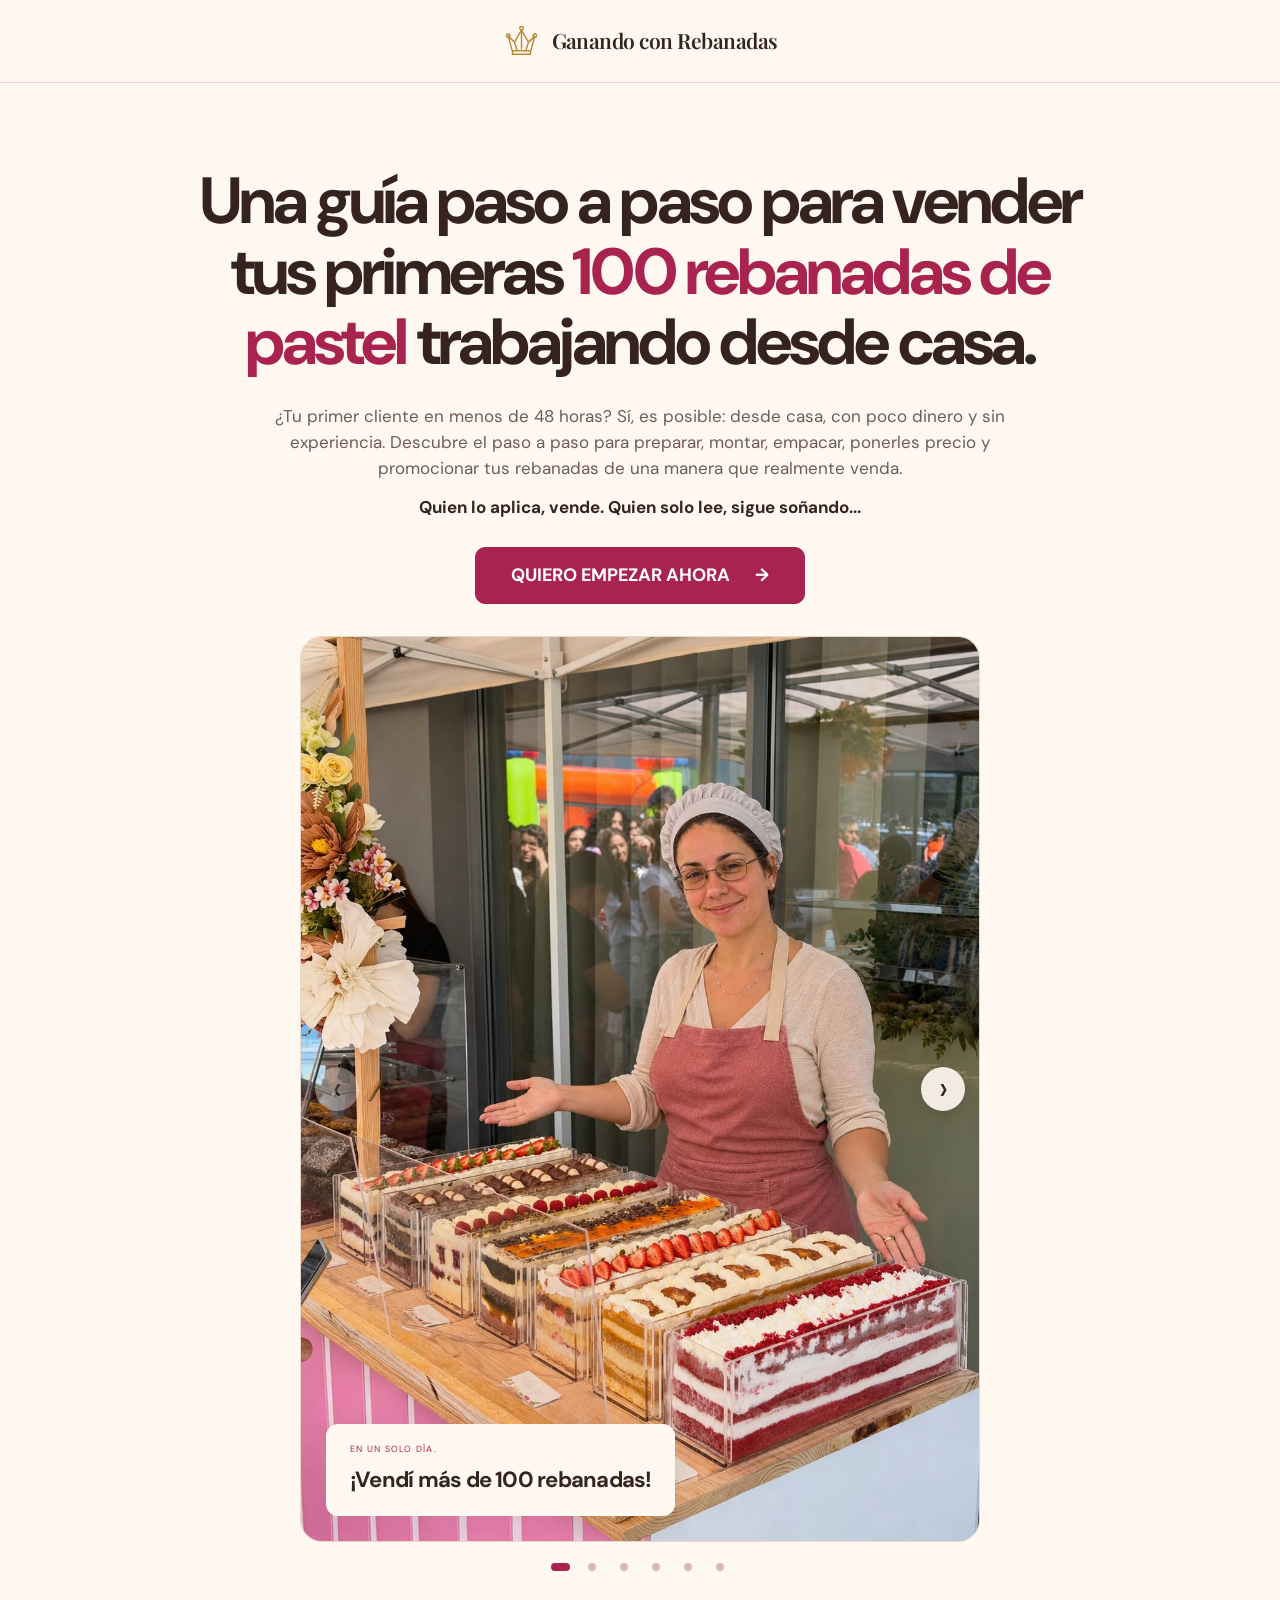
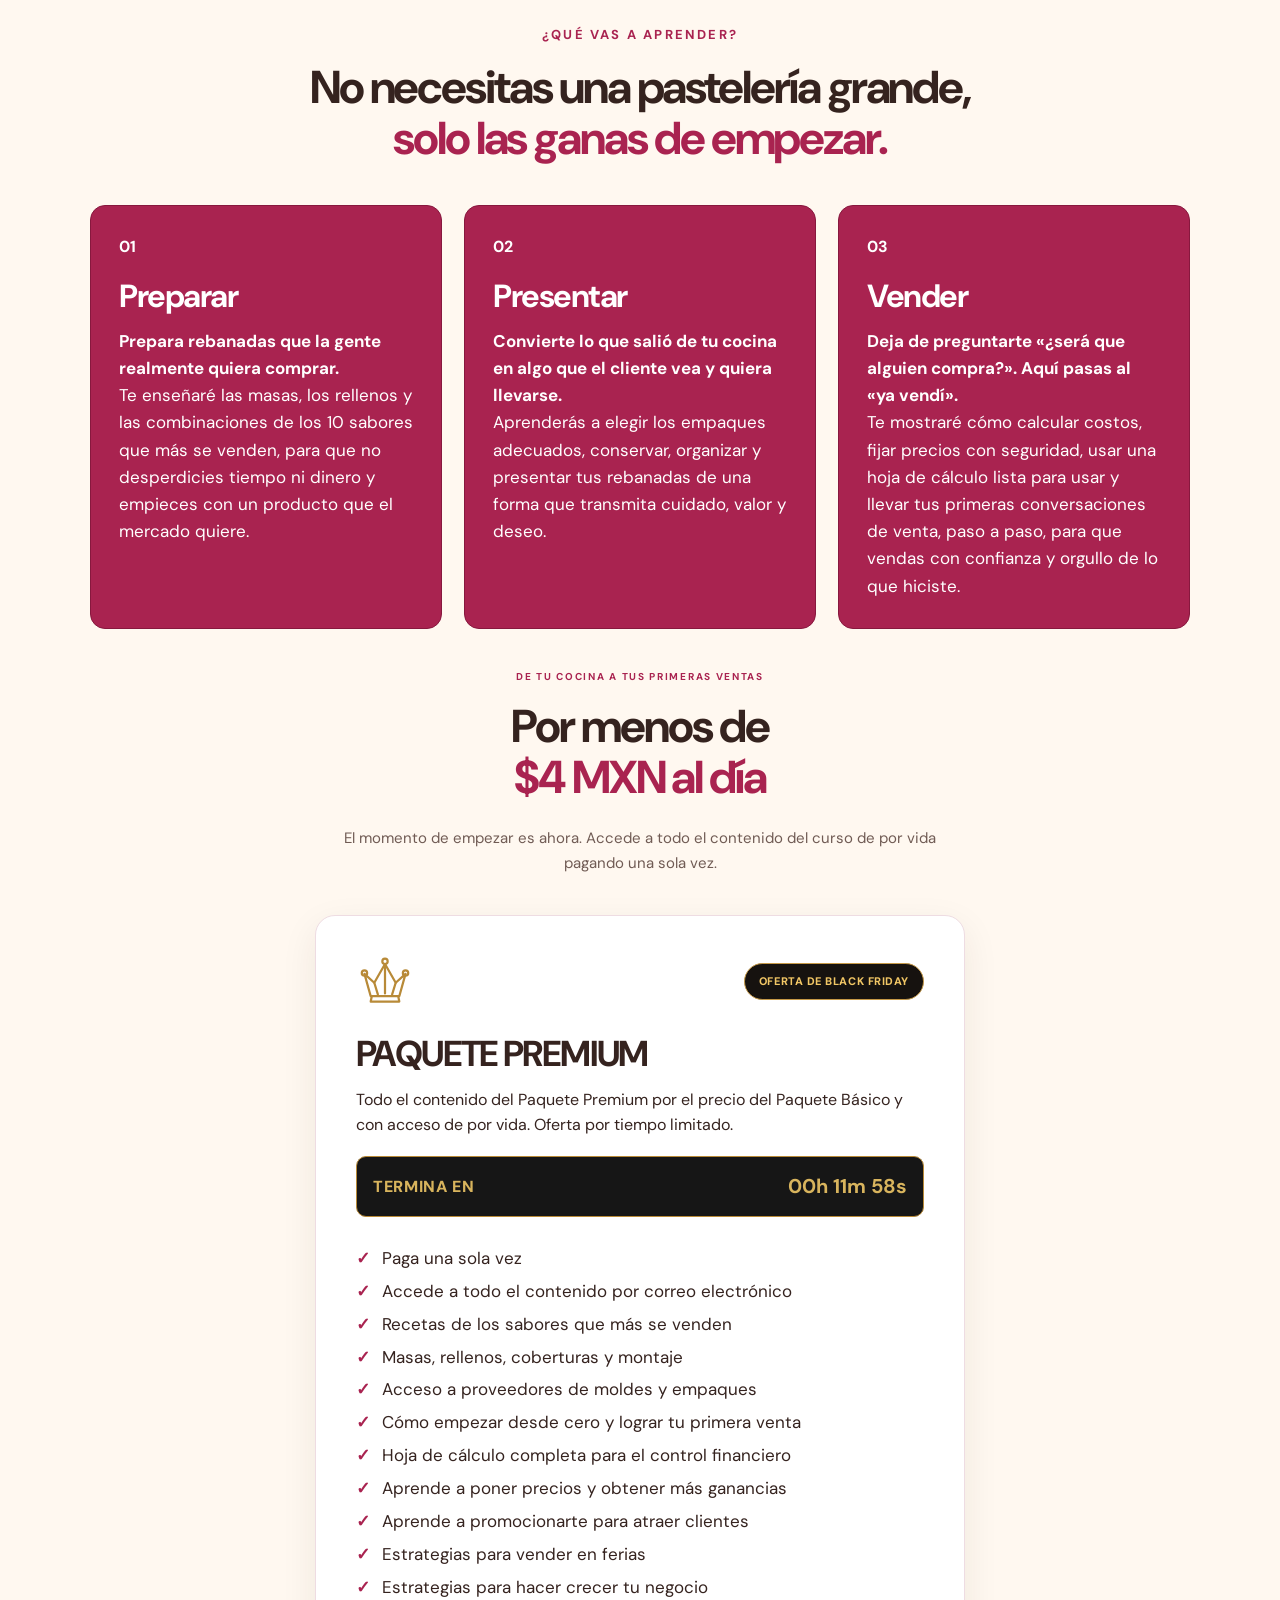
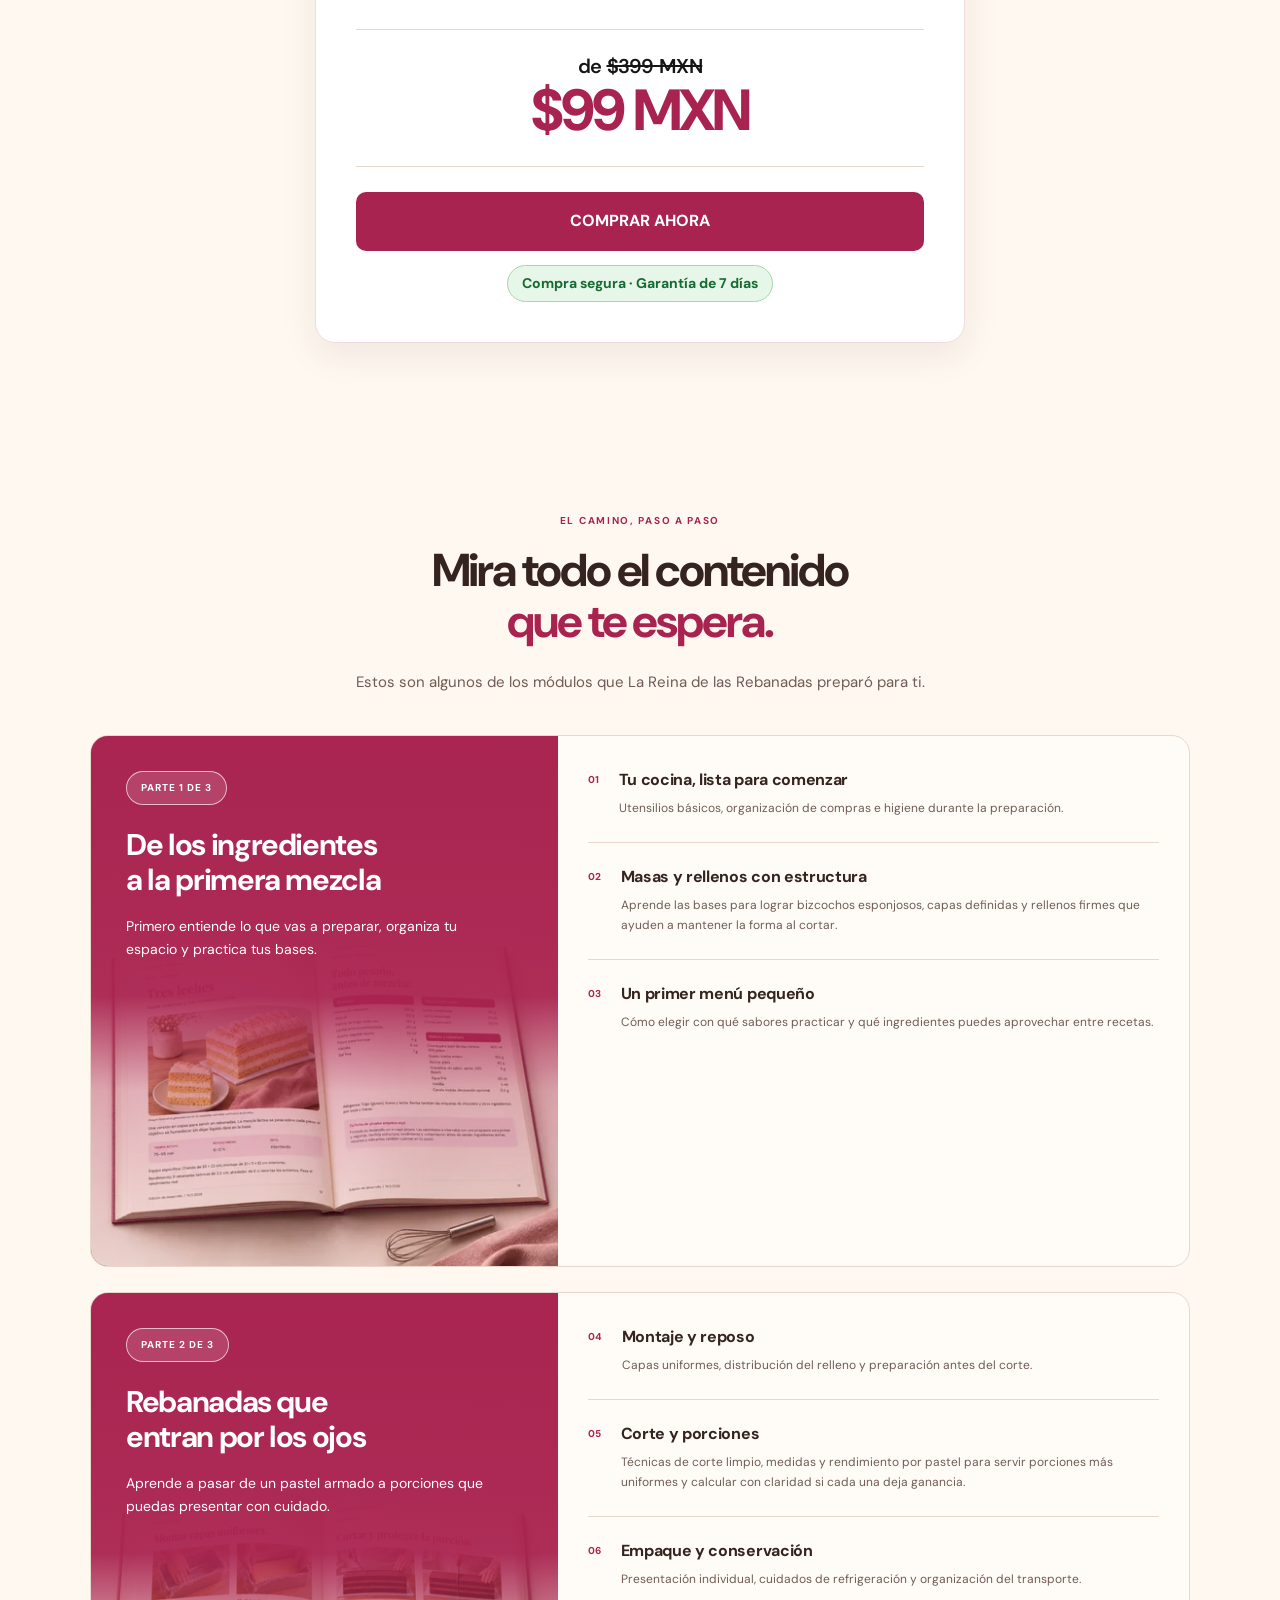
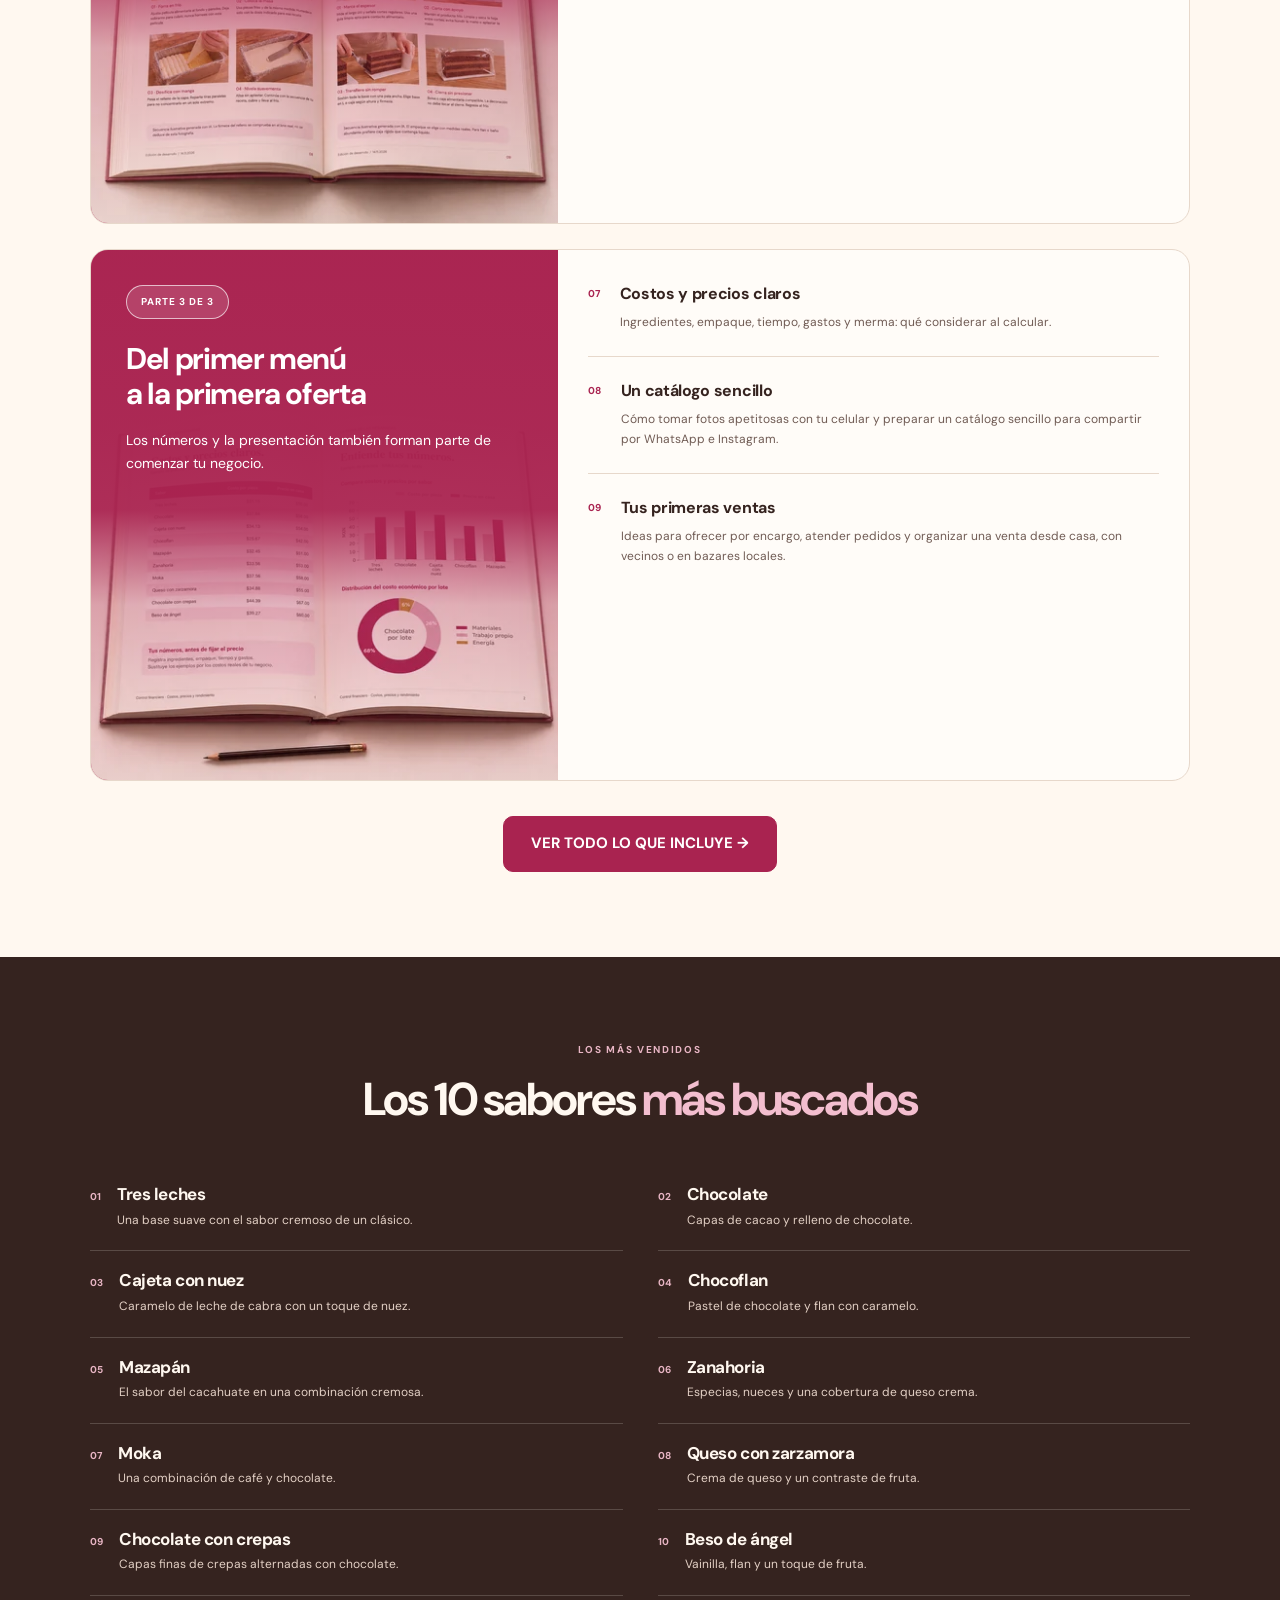
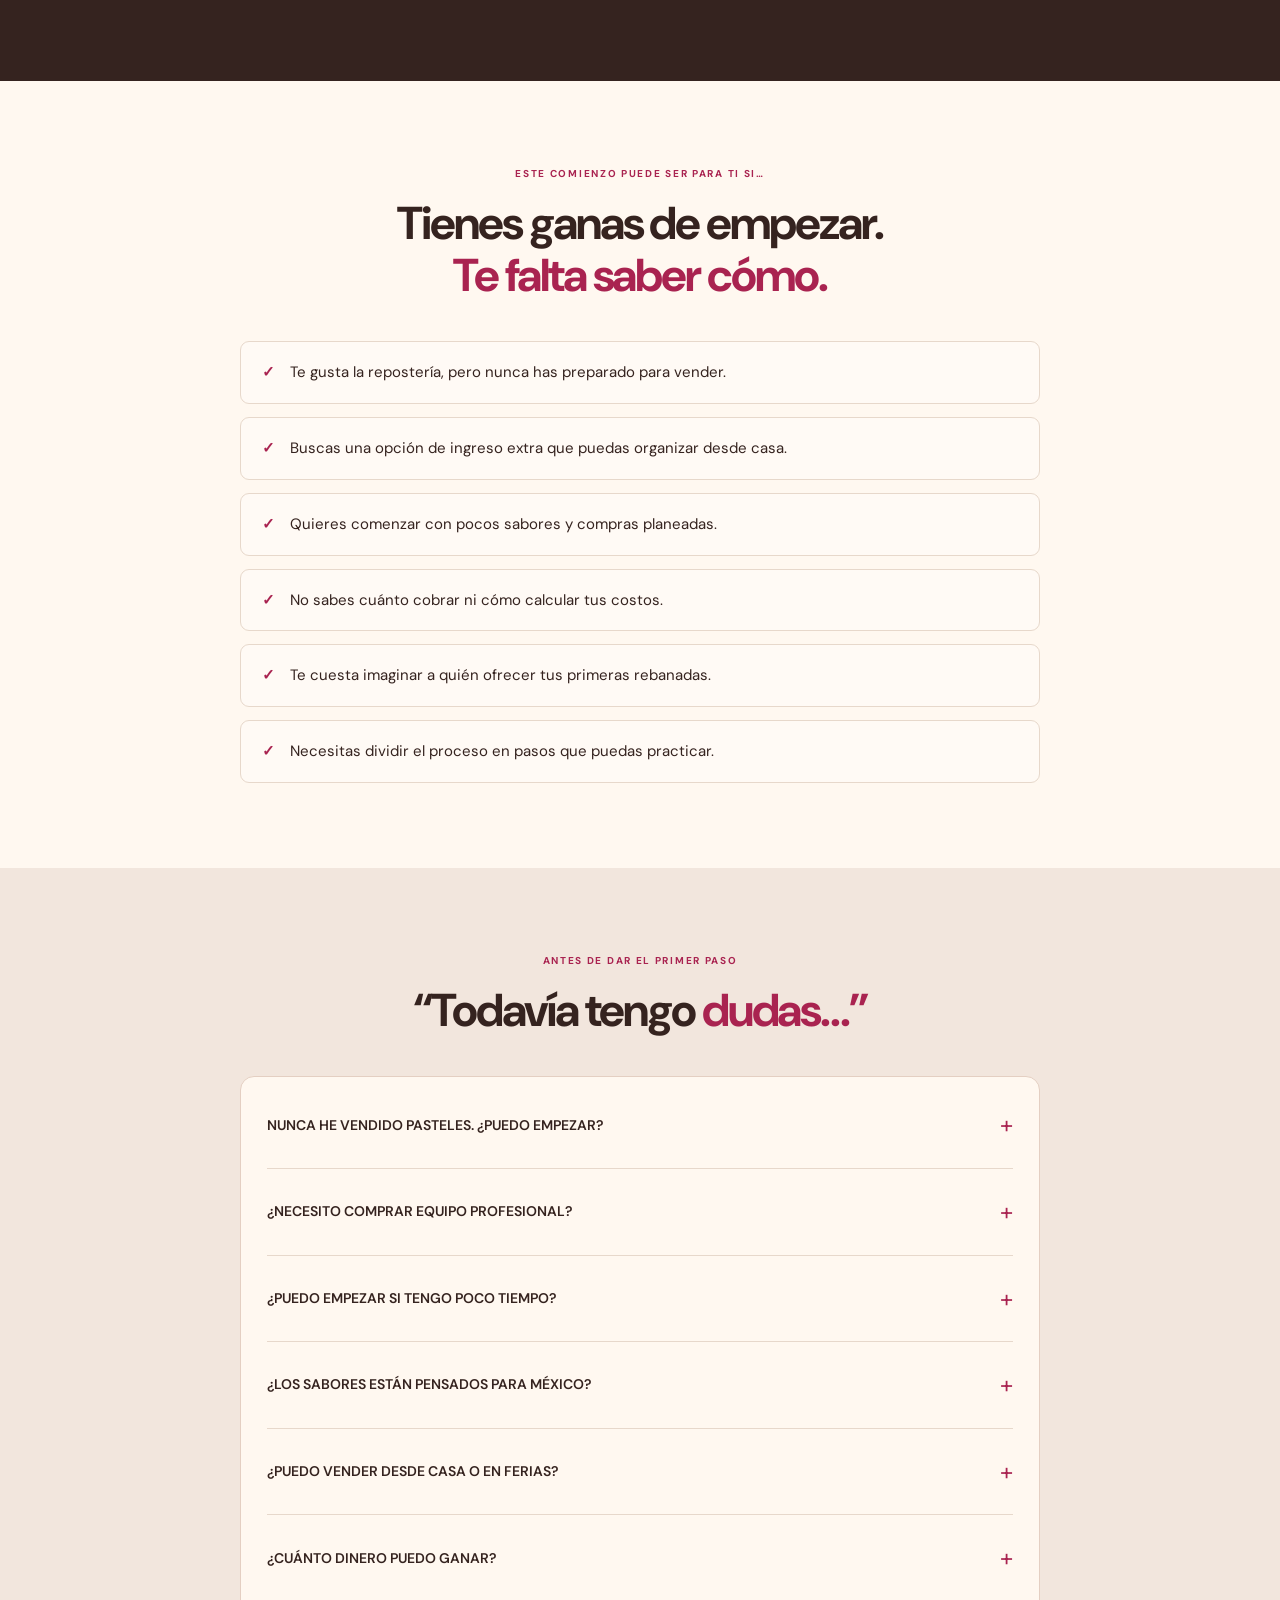
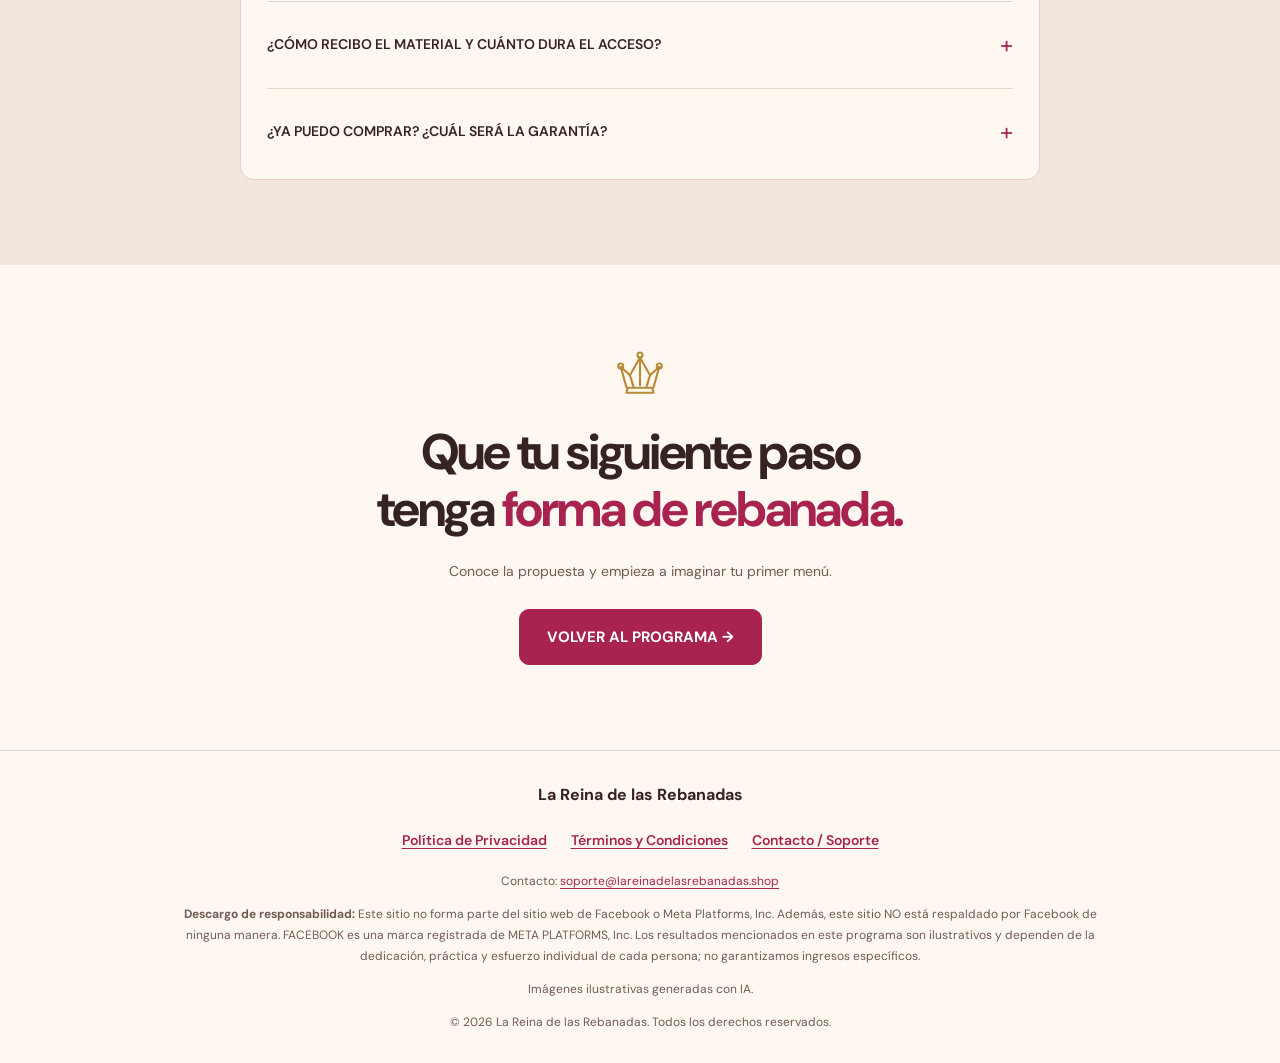
==== commit 519873cd: "Rename VIP offer to Paquete Premium" ====
--- a/oferta.html
+++ b/oferta.html
@@ -35,7 +35,7 @@
 <div class="sales-heading"><span class="eyebrow">¿QUÉ VAS A APRENDER?</span><h2>No necesitas una pastelería grande,<br><em>solo las ganas de empezar.</em></h2></div>
 <div class="sales-parts"><article><span class="part-number">01</span><h3>Preparar</h3><p><strong>Prepara rebanadas que la gente realmente quiera comprar.</strong><br>Te enseñaré las masas, los rellenos y las combinaciones de los 10 sabores que más se venden, para que no desperdicies tiempo ni dinero y empieces con un producto que el mercado quiere.</p></article><article><span class="part-number">02</span><h3>Presentar</h3><p><strong>Convierte lo que salió de tu cocina en algo que el cliente vea y quiera llevarse.</strong><br>Aprenderás a elegir los empaques adecuados, conservar, organizar y presentar tus rebanadas de una forma que transmita cuidado, valor y deseo.</p></article><article><span class="part-number">03</span><h3>Vender</h3><p><strong>Deja de preguntarte «¿será que alguien compra?». Aquí pasas al «ya vendí».</strong><br>Te mostraré cómo calcular costos, fijar precios con seguridad, usar una hoja de cálculo lista para usar y llevar tus primeras conversaciones de venta, paso a paso, para que vendas con confianza y orgullo de lo que hiciste.</p></article></div>
 </div></section>
-<section class="sales-section sales-pink" id="oferta"><div class="sales-wrap offer-wrap"><div class="sales-heading"><span class="eyebrow">DE TU COCINA A TUS PRIMERAS VENTAS</span><h2>Por menos de<br><em>$4 MXN al día</em></h2><p>El momento de empezar es ahora. Accede a todo el contenido del curso de por vida pagando una sola vez.</p></div><div class="bundle-card"><div class="bundle-top"><img src="/assets/corona.svg" width="58" height="50" alt=""><span class="sales-pill">OFERTA DE BLACK FRIDAY</span></div><h3>PLAN VIP</h3><p class="bundle-subtitle">Todo el contenido del Plan VIP por el precio del Plan Básico y con acceso de por vida. Oferta por tiempo limitado.</p><div class="vip-countdown" role="timer" aria-label="Tiempo restante de la oferta"><span id="vip-countdown-label">TERMINA EN</span><strong id="vip-countdown-time">01h 00m 00s</strong></div><ul class="check-list"><li>Paga una sola vez</li><li>Accede a todo el contenido por correo electrónico</li><li>Recetas de los sabores que más se venden</li><li>Masas, rellenos, coberturas y montaje</li><li>Acceso a proveedores de moldes y empaques</li><li>Cómo empezar desde cero y lograr tu primera venta</li><li>Hoja de cálculo completa para el control financiero</li><li>Aprende a poner precios y obtener más ganancias</li><li>Aprende a promocionarte para atraer clientes</li><li>Estrategias para vender en ferias</li><li>Estrategias para hacer crecer tu negocio</li></ul><div class="bundle-price"><span class="bundle-price-before">de <s>$399 MXN</s></span><strong class="bundle-price-now">$99 MXN</strong></div><a id="comprar-ahora" class="button launch-button" href="https://xpag.global/pay/aq4grR2N" aria-describedby="launch-info">COMPRAR AHORA</a><p class="offer-small offer-guarantee" id="launch-info">Compra segura · Garantía de 7 días</p></div></div></section>
+<section class="sales-section sales-pink" id="oferta"><div class="sales-wrap offer-wrap"><div class="sales-heading"><span class="eyebrow">DE TU COCINA A TUS PRIMERAS VENTAS</span><h2>Por menos de<br><em>$4 MXN al día</em></h2><p>El momento de empezar es ahora. Accede a todo el contenido del curso de por vida pagando una sola vez.</p></div><div class="bundle-card"><div class="bundle-top"><img src="/assets/corona.svg" width="58" height="50" alt=""><span class="sales-pill">OFERTA DE BLACK FRIDAY</span></div><h3>PAQUETE PREMIUM</h3><p class="bundle-subtitle">Todo el contenido del Paquete Premium por el precio del Paquete Básico y con acceso de por vida. Oferta por tiempo limitado.</p><div class="vip-countdown" role="timer" aria-label="Tiempo restante de la oferta"><span id="vip-countdown-label">TERMINA EN</span><strong id="vip-countdown-time">01h 00m 00s</strong></div><ul class="check-list"><li>Paga una sola vez</li><li>Accede a todo el contenido por correo electrónico</li><li>Recetas de los sabores que más se venden</li><li>Masas, rellenos, coberturas y montaje</li><li>Acceso a proveedores de moldes y empaques</li><li>Cómo empezar desde cero y lograr tu primera venta</li><li>Hoja de cálculo completa para el control financiero</li><li>Aprende a poner precios y obtener más ganancias</li><li>Aprende a promocionarte para atraer clientes</li><li>Estrategias para vender en ferias</li><li>Estrategias para hacer crecer tu negocio</li></ul><div class="bundle-price"><span class="bundle-price-before">de <s>$399 MXN</s></span><strong class="bundle-price-now">$99 MXN</strong></div><a id="comprar-ahora" class="button launch-button" href="https://xpag.global/pay/aq4grR2N" aria-describedby="launch-info">COMPRAR AHORA</a><p class="offer-small offer-guarantee" id="launch-info">Compra segura · Garantía de 7 días</p></div></div></section>
 <section class="sales-section" id="contenido"><div class="sales-wrap">
 <div class="sales-heading"><span class="eyebrow">EL CAMINO, PASO A PASO</span><h2>Mira todo el contenido<br><em>que te espera.</em></h2><p>Estos son algunos de los módulos que La Reina de las Rebanadas preparó para ti.</p></div>
 <div class="curriculum-card"><div class="curriculum-intro curriculum-intro-illustrated"><img class="curriculum-book" src="/assets/modulo-01-recetas-libro.webp" srcset="/assets/modulo-01-recetas-libro-480.webp 480w, /assets/modulo-01-recetas-libro.webp 960w" sizes="(max-width: 760px) calc(100vw - 44px), (max-width: 1164px) 43vw, 470px" width="960" height="1200" alt="" loading="lazy" decoding="async"><div class="curriculum-intro-copy"><span class="sales-pill">PARTE 1 DE 3</span><h3>De los ingredientes<br> a la primera mezcla</h3><p>Primero entiende lo que vas a preparar, organiza tu espacio y practica tus bases.</p></div></div><div class="curriculum-items"><article><span>01</span><div><h4>Tu cocina, lista para comenzar</h4><p>Utensilios básicos, organización de compras e higiene durante la preparación.</p></div></article><article><span>02</span><div><h4>Masas y rellenos con estructura</h4><p>Aprende las bases para lograr bizcochos esponjosos, capas definidas y rellenos firmes que ayuden a mantener la forma al cortar.</p></div></article><article><span>03</span><div><h4>Un primer menú pequeño</h4><p>Cómo elegir con qué sabores practicar y qué ingredientes puedes aprovechar entre recetas.</p></div></article></div></div>
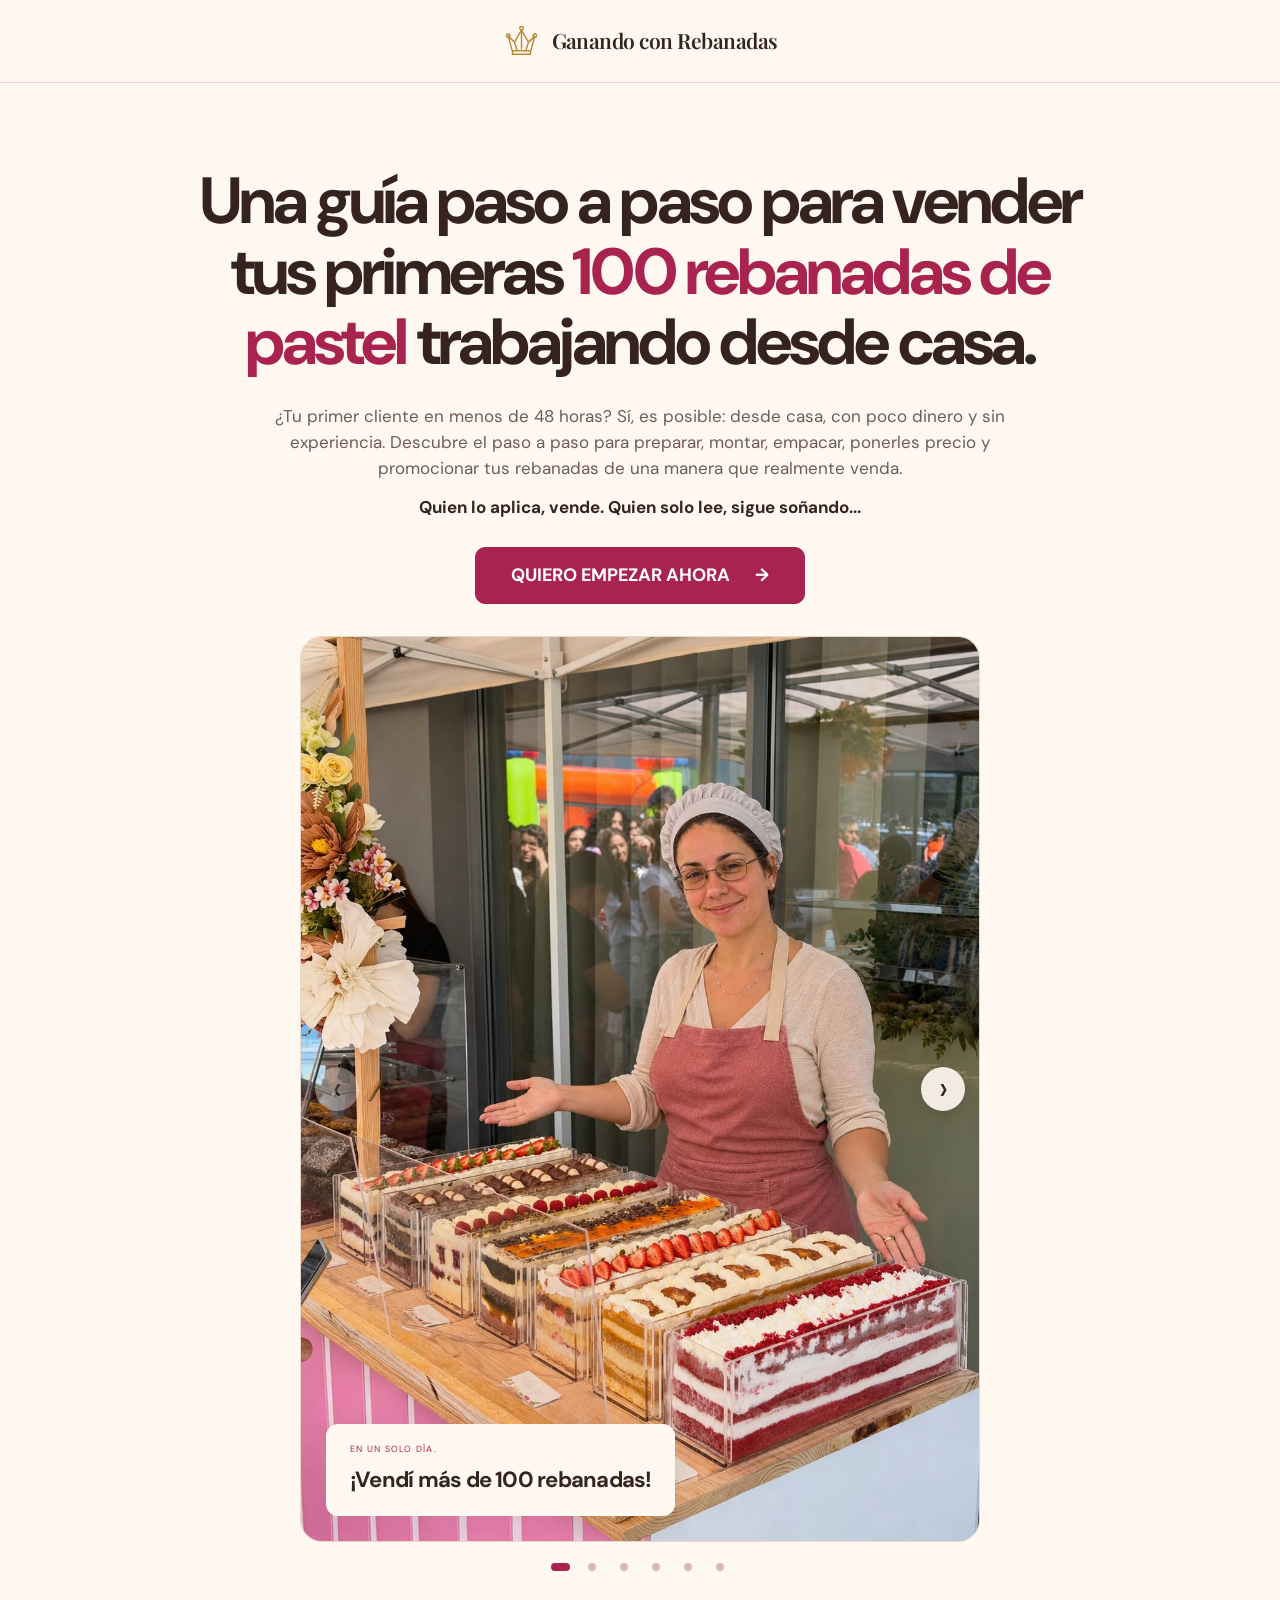
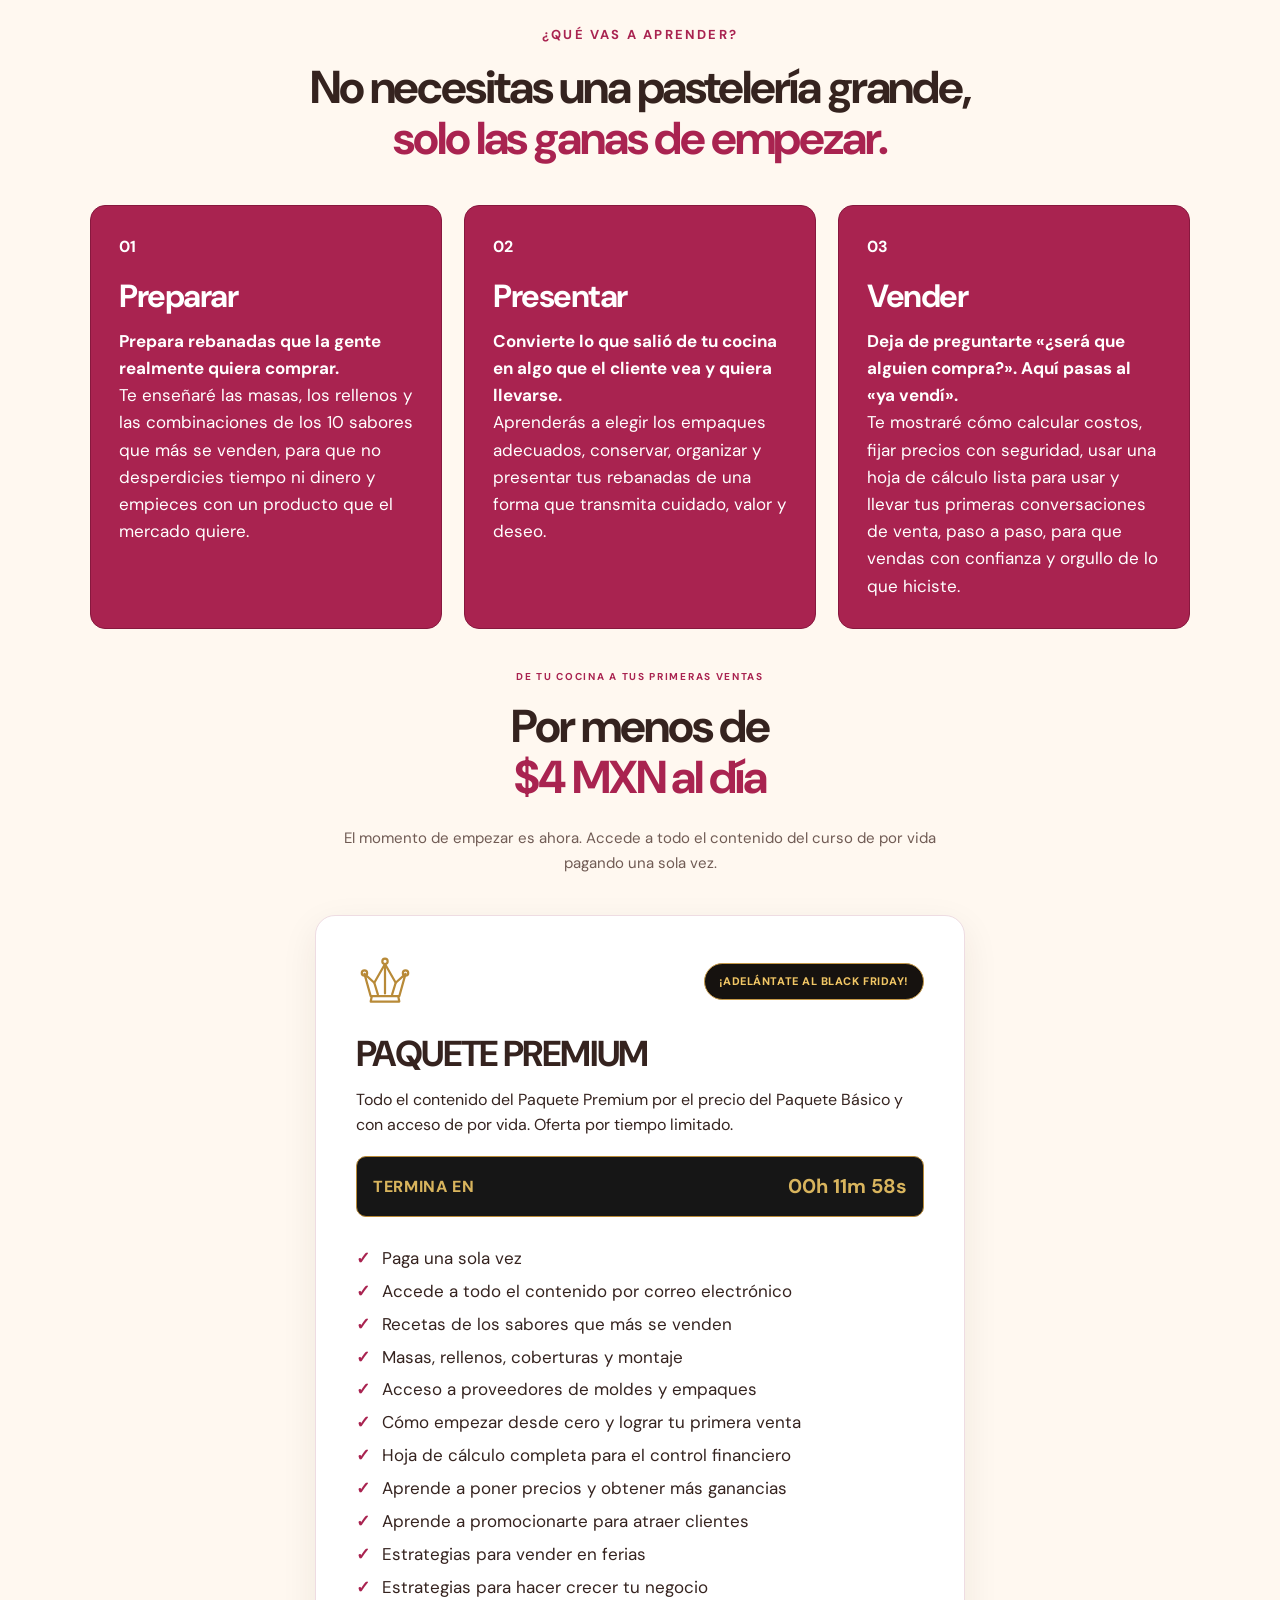
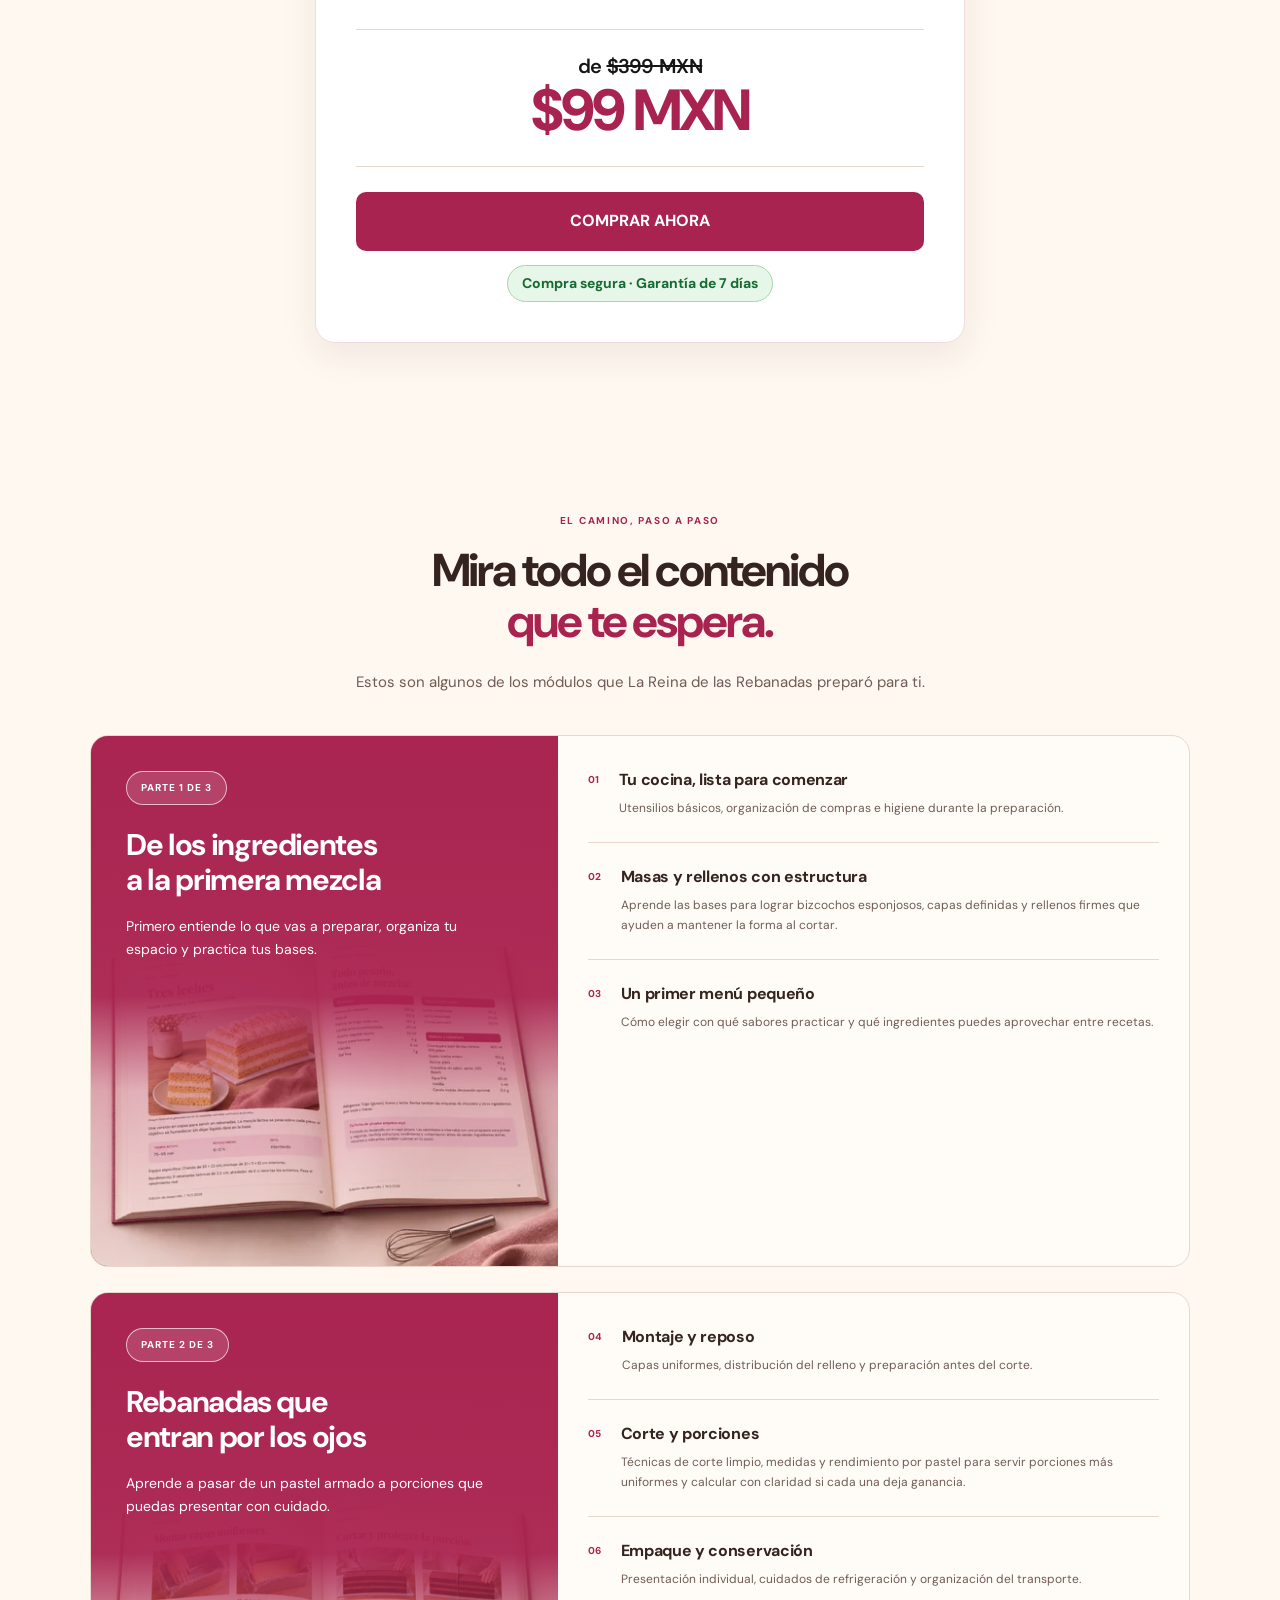
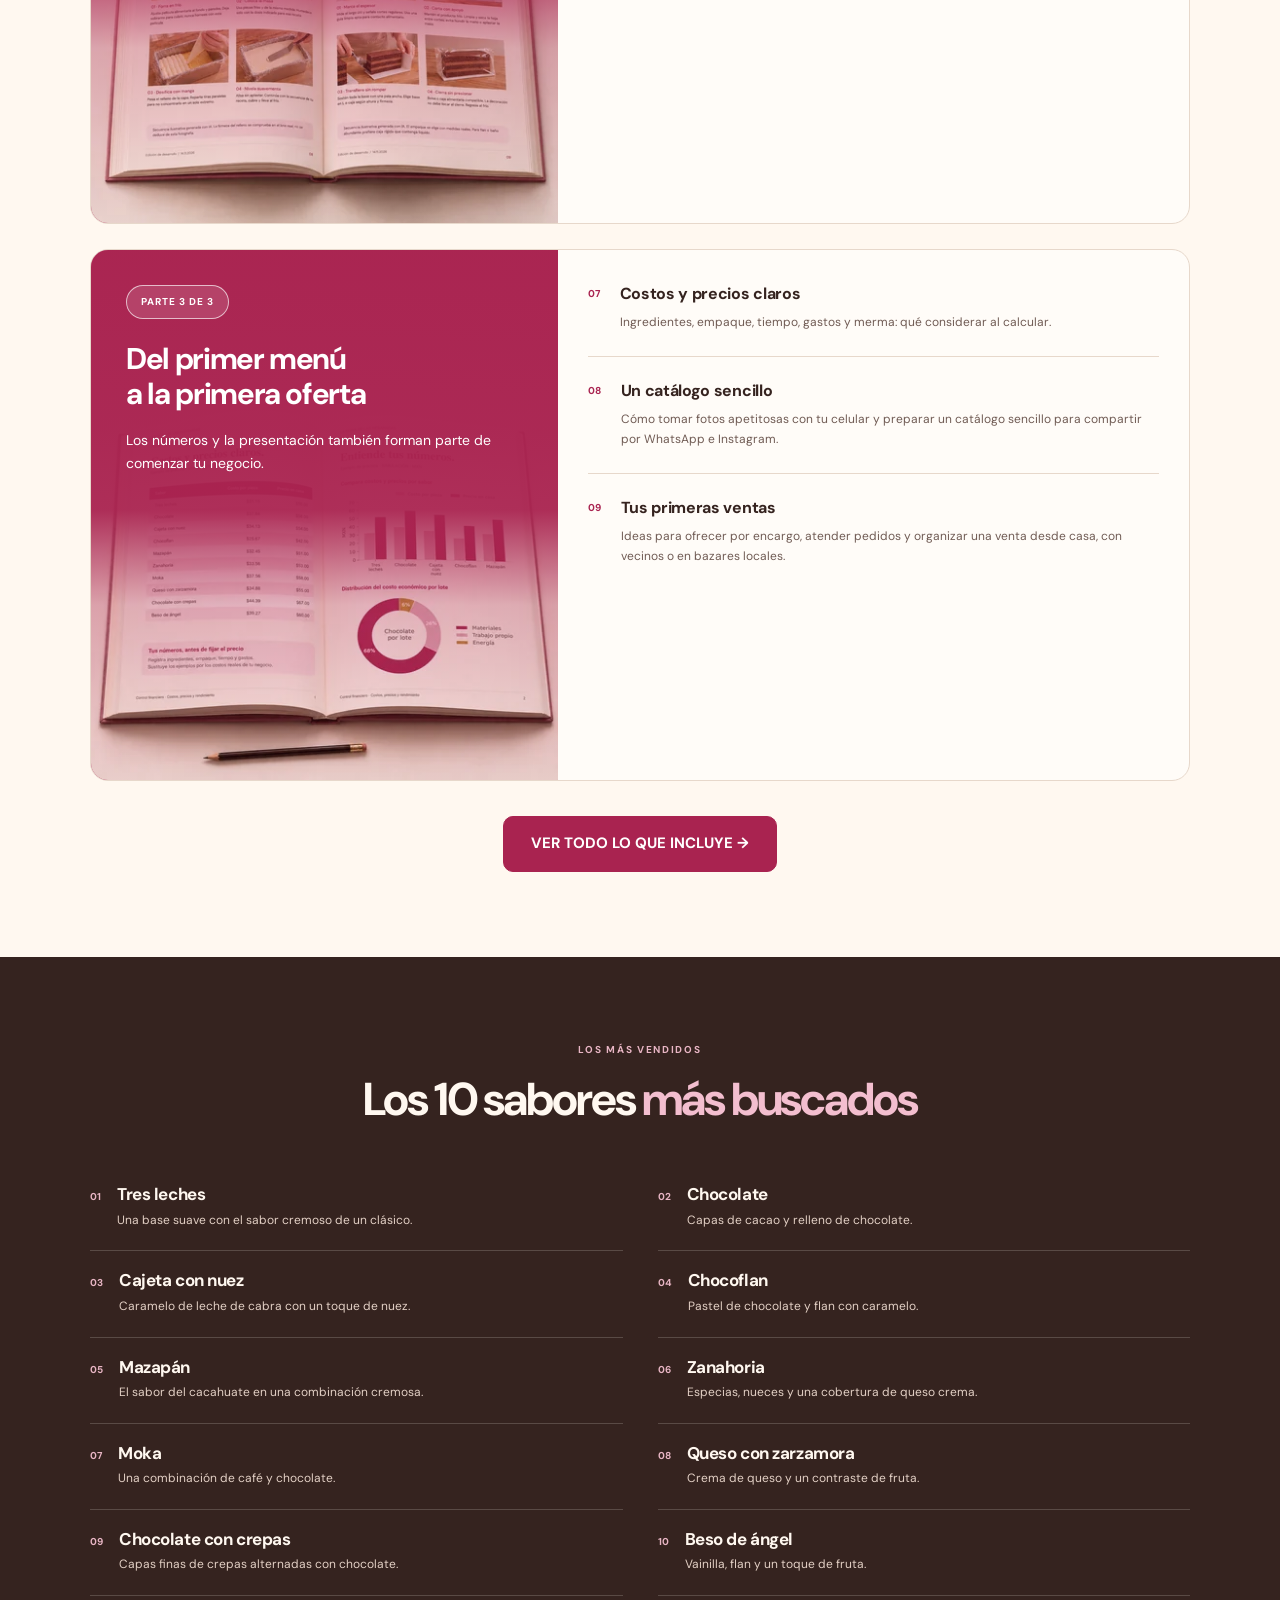
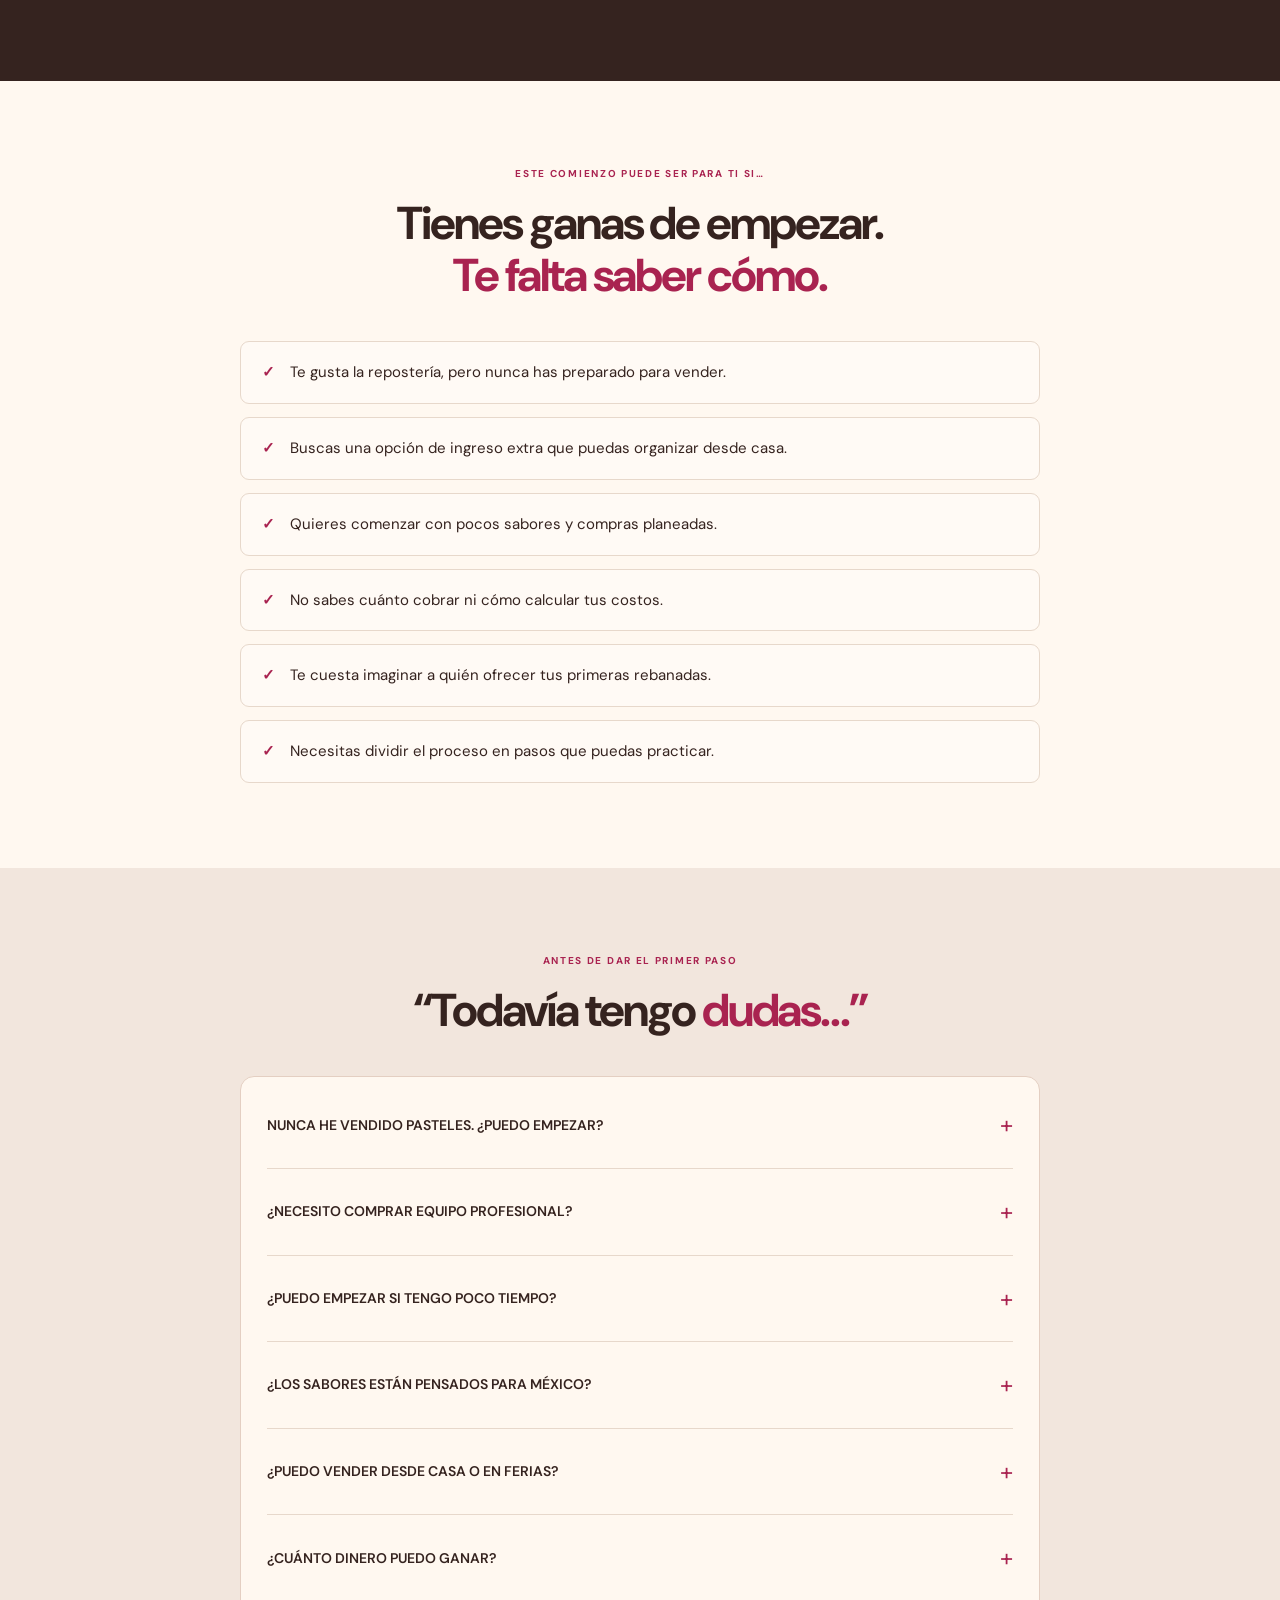
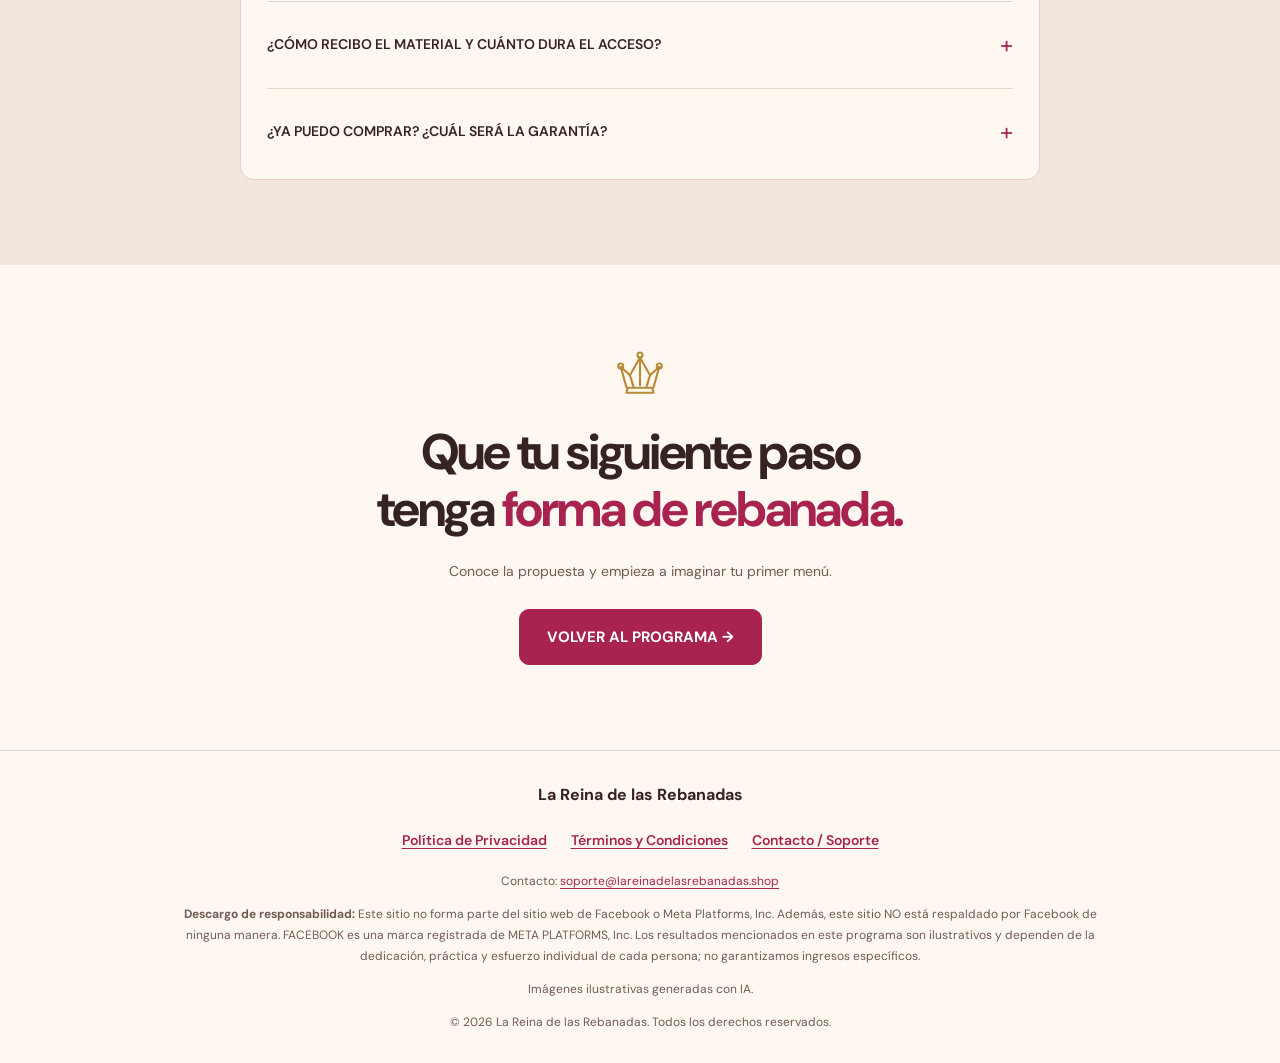
==== commit 781f45c2: "Update offer badge for early Black Friday promotion" ====
--- a/oferta.html
+++ b/oferta.html
@@ -35,7 +35,7 @@
 <div class="sales-heading"><span class="eyebrow">¿QUÉ VAS A APRENDER?</span><h2>No necesitas una pastelería grande,<br><em>solo las ganas de empezar.</em></h2></div>
 <div class="sales-parts"><article><span class="part-number">01</span><h3>Preparar</h3><p><strong>Prepara rebanadas que la gente realmente quiera comprar.</strong><br>Te enseñaré las masas, los rellenos y las combinaciones de los 10 sabores que más se venden, para que no desperdicies tiempo ni dinero y empieces con un producto que el mercado quiere.</p></article><article><span class="part-number">02</span><h3>Presentar</h3><p><strong>Convierte lo que salió de tu cocina en algo que el cliente vea y quiera llevarse.</strong><br>Aprenderás a elegir los empaques adecuados, conservar, organizar y presentar tus rebanadas de una forma que transmita cuidado, valor y deseo.</p></article><article><span class="part-number">03</span><h3>Vender</h3><p><strong>Deja de preguntarte «¿será que alguien compra?». Aquí pasas al «ya vendí».</strong><br>Te mostraré cómo calcular costos, fijar precios con seguridad, usar una hoja de cálculo lista para usar y llevar tus primeras conversaciones de venta, paso a paso, para que vendas con confianza y orgullo de lo que hiciste.</p></article></div>
 </div></section>
-<section class="sales-section sales-pink" id="oferta"><div class="sales-wrap offer-wrap"><div class="sales-heading"><span class="eyebrow">DE TU COCINA A TUS PRIMERAS VENTAS</span><h2>Por menos de<br><em>$4 MXN al día</em></h2><p>El momento de empezar es ahora. Accede a todo el contenido del curso de por vida pagando una sola vez.</p></div><div class="bundle-card"><div class="bundle-top"><img src="/assets/corona.svg" width="58" height="50" alt=""><span class="sales-pill">OFERTA DE BLACK FRIDAY</span></div><h3>PAQUETE PREMIUM</h3><p class="bundle-subtitle">Todo el contenido del Paquete Premium por el precio del Paquete Básico y con acceso de por vida. Oferta por tiempo limitado.</p><div class="vip-countdown" role="timer" aria-label="Tiempo restante de la oferta"><span id="vip-countdown-label">TERMINA EN</span><strong id="vip-countdown-time">01h 00m 00s</strong></div><ul class="check-list"><li>Paga una sola vez</li><li>Accede a todo el contenido por correo electrónico</li><li>Recetas de los sabores que más se venden</li><li>Masas, rellenos, coberturas y montaje</li><li>Acceso a proveedores de moldes y empaques</li><li>Cómo empezar desde cero y lograr tu primera venta</li><li>Hoja de cálculo completa para el control financiero</li><li>Aprende a poner precios y obtener más ganancias</li><li>Aprende a promocionarte para atraer clientes</li><li>Estrategias para vender en ferias</li><li>Estrategias para hacer crecer tu negocio</li></ul><div class="bundle-price"><span class="bundle-price-before">de <s>$399 MXN</s></span><strong class="bundle-price-now">$99 MXN</strong></div><a id="comprar-ahora" class="button launch-button" href="https://xpag.global/pay/aq4grR2N" aria-describedby="launch-info">COMPRAR AHORA</a><p class="offer-small offer-guarantee" id="launch-info">Compra segura · Garantía de 7 días</p></div></div></section>
+<section class="sales-section sales-pink" id="oferta"><div class="sales-wrap offer-wrap"><div class="sales-heading"><span class="eyebrow">DE TU COCINA A TUS PRIMERAS VENTAS</span><h2>Por menos de<br><em>$4 MXN al día</em></h2><p>El momento de empezar es ahora. Accede a todo el contenido del curso de por vida pagando una sola vez.</p></div><div class="bundle-card"><div class="bundle-top"><img src="/assets/corona.svg" width="58" height="50" alt=""><span class="sales-pill">¡ADELÁNTATE AL BLACK FRIDAY!</span></div><h3>PAQUETE PREMIUM</h3><p class="bundle-subtitle">Todo el contenido del Paquete Premium por el precio del Paquete Básico y con acceso de por vida. Oferta por tiempo limitado.</p><div class="vip-countdown" role="timer" aria-label="Tiempo restante de la oferta"><span id="vip-countdown-label">TERMINA EN</span><strong id="vip-countdown-time">01h 00m 00s</strong></div><ul class="check-list"><li>Paga una sola vez</li><li>Accede a todo el contenido por correo electrónico</li><li>Recetas de los sabores que más se venden</li><li>Masas, rellenos, coberturas y montaje</li><li>Acceso a proveedores de moldes y empaques</li><li>Cómo empezar desde cero y lograr tu primera venta</li><li>Hoja de cálculo completa para el control financiero</li><li>Aprende a poner precios y obtener más ganancias</li><li>Aprende a promocionarte para atraer clientes</li><li>Estrategias para vender en ferias</li><li>Estrategias para hacer crecer tu negocio</li></ul><div class="bundle-price"><span class="bundle-price-before">de <s>$399 MXN</s></span><strong class="bundle-price-now">$99 MXN</strong></div><a id="comprar-ahora" class="button launch-button" href="https://xpag.global/pay/aq4grR2N" aria-describedby="launch-info">COMPRAR AHORA</a><p class="offer-small offer-guarantee" id="launch-info">Compra segura · Garantía de 7 días</p></div></div></section>
 <section class="sales-section" id="contenido"><div class="sales-wrap">
 <div class="sales-heading"><span class="eyebrow">EL CAMINO, PASO A PASO</span><h2>Mira todo el contenido<br><em>que te espera.</em></h2><p>Estos son algunos de los módulos que La Reina de las Rebanadas preparó para ti.</p></div>
 <div class="curriculum-card"><div class="curriculum-intro curriculum-intro-illustrated"><img class="curriculum-book" src="/assets/modulo-01-recetas-libro.webp" srcset="/assets/modulo-01-recetas-libro-480.webp 480w, /assets/modulo-01-recetas-libro.webp 960w" sizes="(max-width: 760px) calc(100vw - 44px), (max-width: 1164px) 43vw, 470px" width="960" height="1200" alt="" loading="lazy" decoding="async"><div class="curriculum-intro-copy"><span class="sales-pill">PARTE 1 DE 3</span><h3>De los ingredientes<br> a la primera mezcla</h3><p>Primero entiende lo que vas a preparar, organiza tu espacio y practica tus bases.</p></div></div><div class="curriculum-items"><article><span>01</span><div><h4>Tu cocina, lista para comenzar</h4><p>Utensilios básicos, organización de compras e higiene durante la preparación.</p></div></article><article><span>02</span><div><h4>Masas y rellenos con estructura</h4><p>Aprende las bases para lograr bizcochos esponjosos, capas definidas y rellenos firmes que ayuden a mantener la forma al cortar.</p></div></article><article><span>03</span><div><h4>Un primer menú pequeño</h4><p>Cómo elegir con qué sabores practicar y qué ingredientes puedes aprovechar entre recetas.</p></div></article></div></div>
